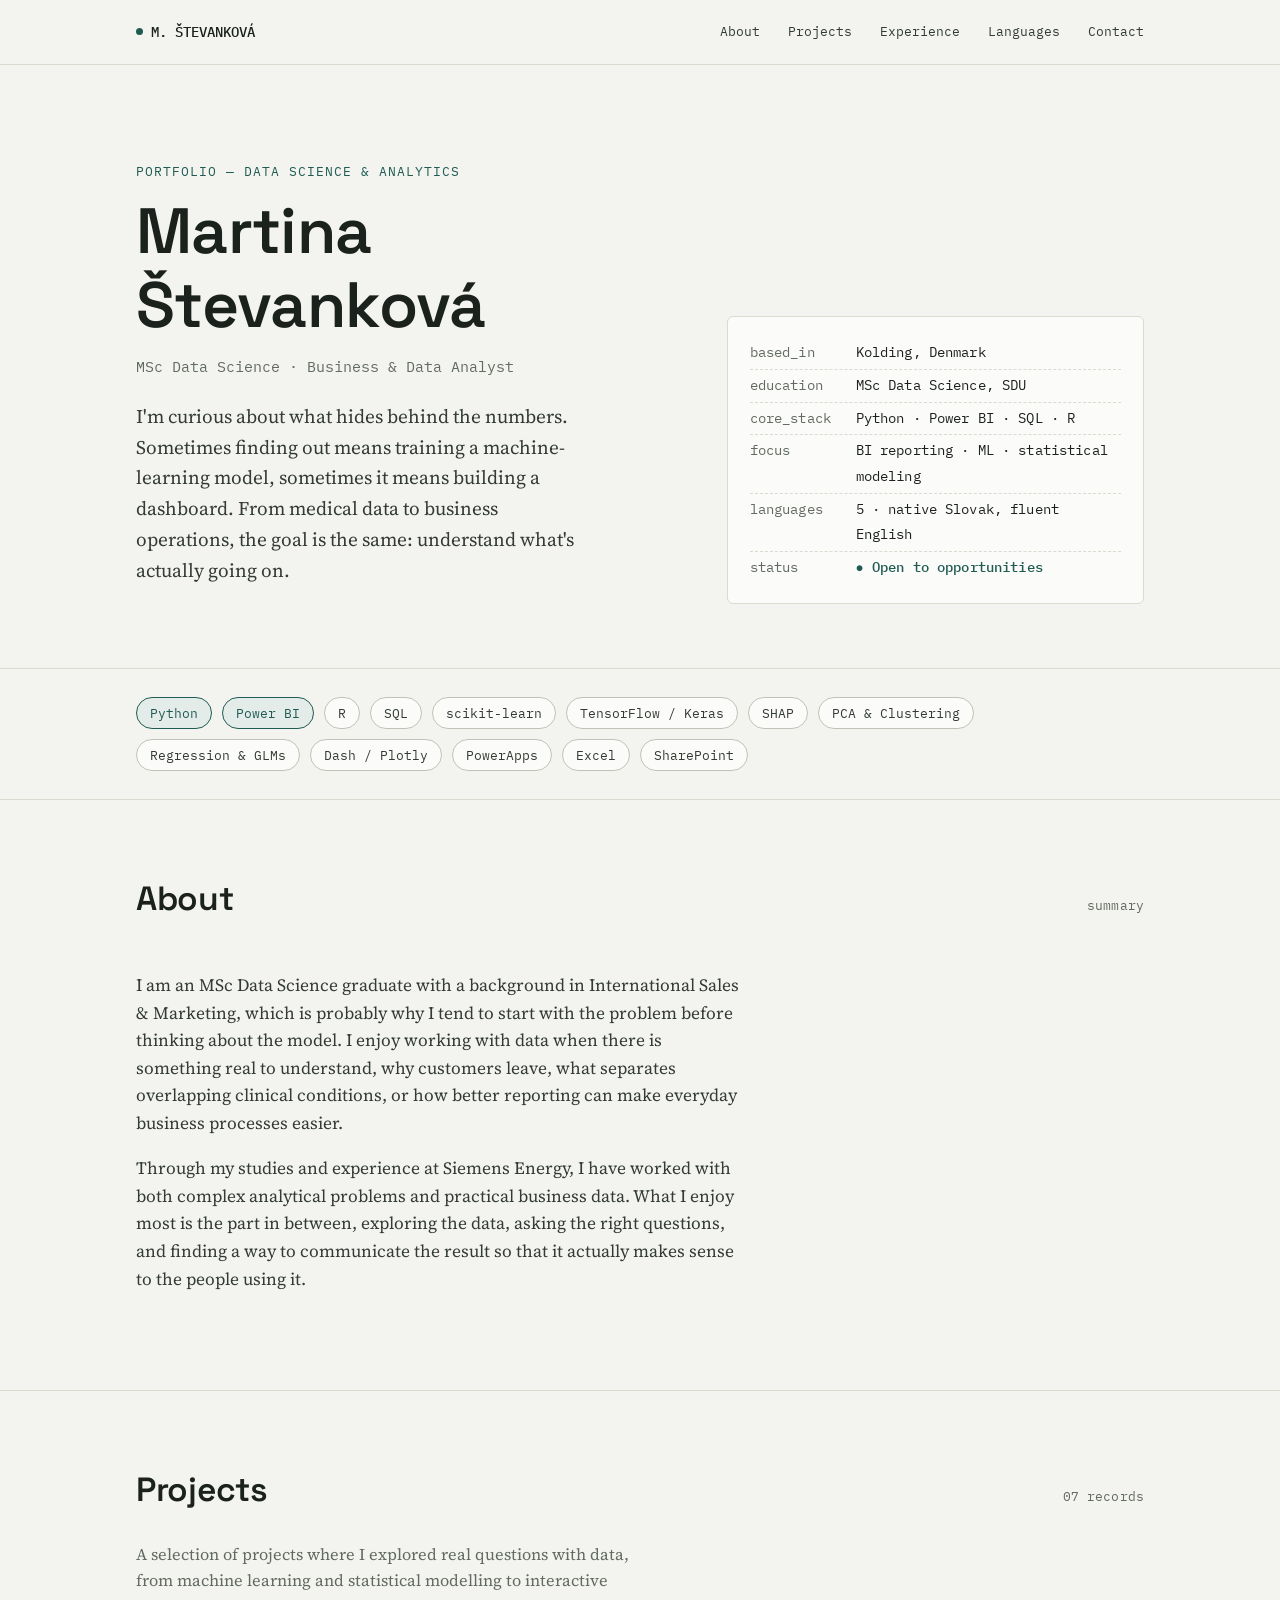
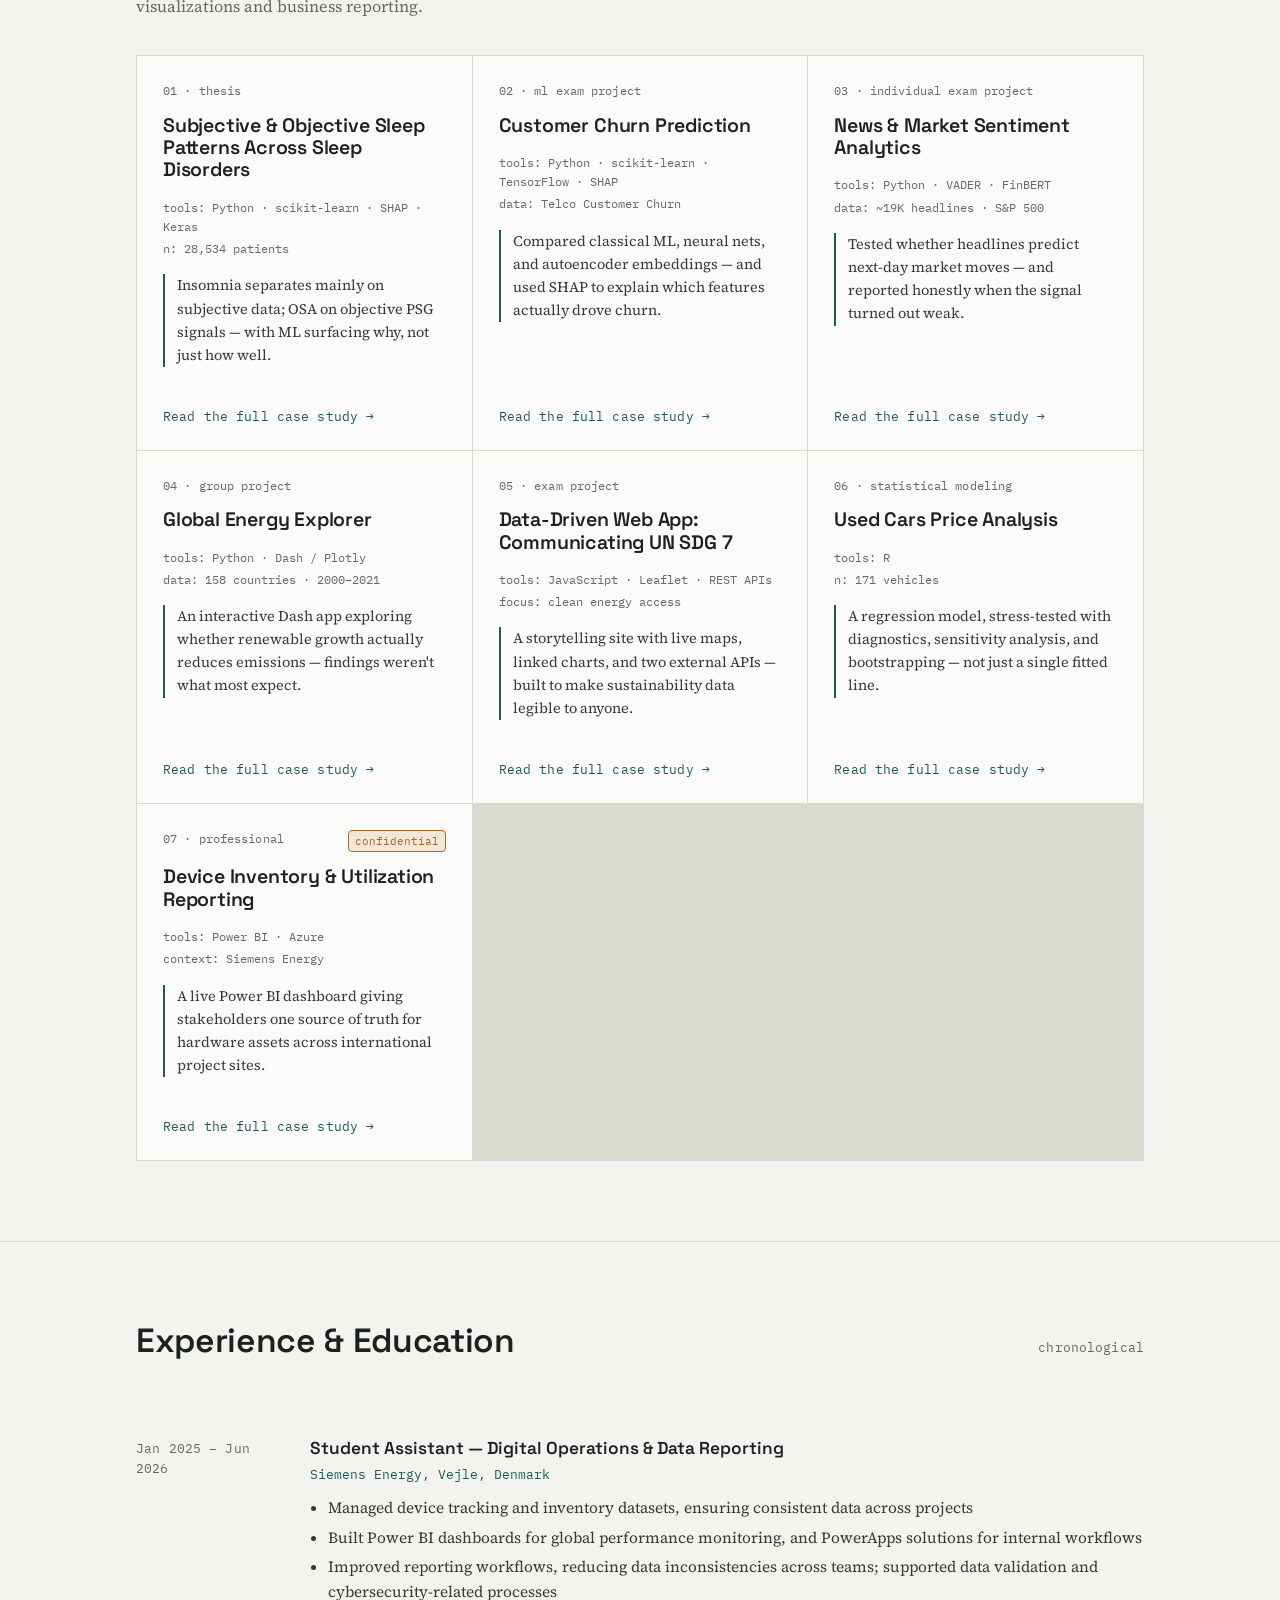
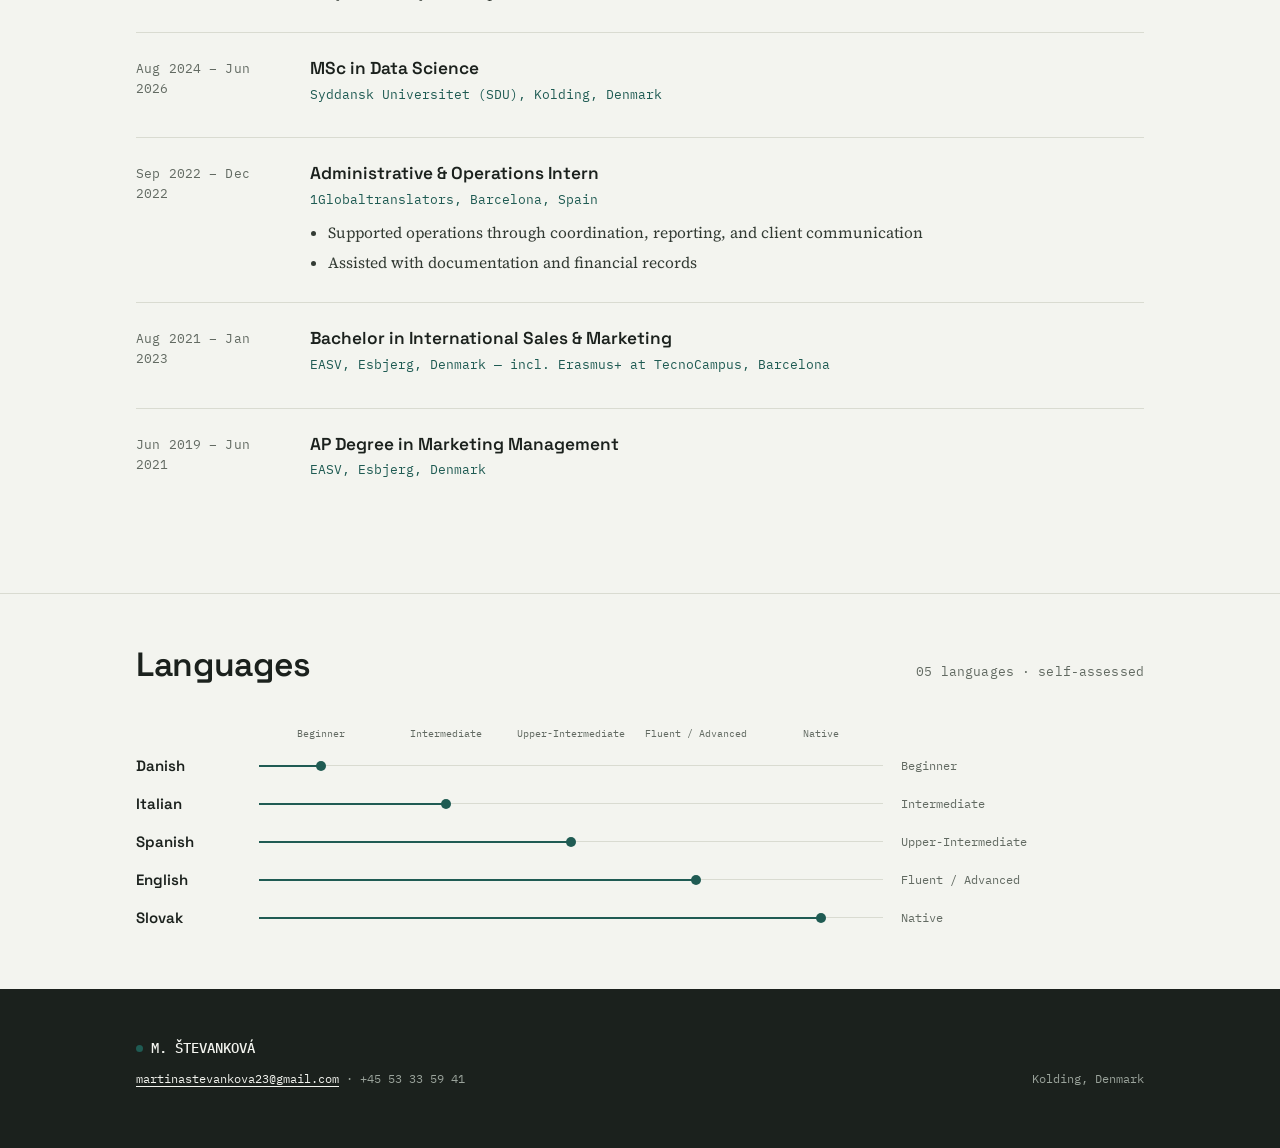
==== index.html @ 221d4955 "Update index.html" ====
<!DOCTYPE html>
<html lang="en">
<head>
<meta charset="UTF-8">
<meta name="viewport" content="width=device-width, initial-scale=1.0">
<title>Martina Števanková — Data Scientist / Business Analyst</title>
<meta name="description" content="Portfolio of Martina Števanková — MSc Data Science. Machine learning, statistical modeling, and Power BI reporting projects.">
<link rel="preconnect" href="https://fonts.googleapis.com">
<link rel="preconnect" href="https://fonts.gstatic.com" crossorigin>
<link href="https://fonts.googleapis.com/css2?family=Space+Grotesk:wght@500;600;700&family=Source+Serif+4:opsz,wght@8..60,400;8..60,600&family=IBM+Plex+Mono:wght@400;500&display=swap" rel="stylesheet">
<link rel="stylesheet" href="css/style.css">
</head>
<body>

<nav class="site-nav">
  <div class="container">
    <span class="nav-mark"><span class="dot"></span>M. ŠTEVANKOVÁ</span>
    <div class="nav-links">
      <a href="#about">About</a>
      <a href="#projects">Projects</a>
      <a href="#experience">Experience</a>
      <a href="#languages">Languages</a>
      <a href="#contact">Contact</a>
    </div>
  </div>
</nav>

<header class="hero">
  <div class="container hero-grid">
    <div>
      <span class="eyebrow">Portfolio — data science &amp; analytics</span>
      <h1>Martina Števanková</h1>
      <div class="role">MSc Data Science · Business &amp; Data Analyst</div>
      <p class="thesis">I'm curious about what hides behind the numbers. Sometimes finding out means training a machine-learning model, sometimes it means building a dashboard. From medical data to business operations, the goal is the same: understand what's actually going on.</p>
    </div>
    <div class="schema mono" aria-label="Profile summary">
      <div class="row"><span class="key">based_in</span><span class="val">Kolding, Denmark</span></div>
      <div class="row"><span class="key">education</span><span class="val">MSc Data Science, SDU</span></div>
      <div class="row"><span class="key">core_stack</span><span class="val">Python · Power BI · SQL · R</span></div>
      <div class="row"><span class="key">focus</span><span class="val">BI reporting · ML · statistical modeling</span></div>
      <div class="row"><span class="key">languages</span><span class="val">5 · native Slovak, fluent English</span></div>
      <div class="row"><span class="key">status</span><span class="val status">Open to opportunities</span></div>
    </div>
  </div>
</header>

<div class="skills-strip">
  <div class="container">
    <span class="tag accent">Python</span>
    <span class="tag accent">Power BI</span>
    <span class="tag">R</span>
    <span class="tag">SQL</span>
    <span class="tag">scikit-learn</span>
    <span class="tag">TensorFlow / Keras</span>
    <span class="tag">SHAP</span>
    <span class="tag">PCA &amp; Clustering</span>
    <span class="tag">Regression &amp; GLMs</span>
    <span class="tag">Dash / Plotly</span>
    <span class="tag">PowerApps</span>
    <span class="tag">Excel</span>
    <span class="tag">SharePoint</span>
  </div>
</div>

<section class="section" id="about">
  <div class="container">
    <div class="section-head">
      <h2>About</h2>
      <span class="section-num mono">summary</span>
    </div>
    <p class="about-text">I am an MSc Data Science graduate with a background in International Sales &amp; Marketing, which is probably why I tend to start with the problem before thinking about the model. I enjoy working with data when there is something real to understand, why customers leave, what separates overlapping clinical conditions, or how better reporting can make everyday business processes easier.</p>
    <p class="about-text">Through my studies and experience at Siemens Energy, I have worked with both complex analytical problems and practical business data. What I enjoy most is the part in between, exploring the data, asking the right questions, and finding a way to communicate the result so that it actually makes sense to the people using it.</p>
  </div>
</section>

<section class="section" id="projects">
  <div class="container">
    <div class="section-head">
      <h2>Projects</h2>
      <span class="section-num mono">07 records</span>
    </div>
    <p class="section-lede">A selection of projects where I explored real questions with data, from machine learning and statistical modelling to interactive visualizations and business reporting.</p>

    <div class="records">

      <div class="record">
        <a class="record-hit" href="projects/sleep-disorders-thesis.html" aria-label="Open project: Subjective and Objective Sleep Patterns Across Sleep Disorders"></a>
        <div class="rec-top">
          <span class="rec-id mono">01 · thesis</span>
        </div>
        <h3>Subjective &amp; Objective Sleep Patterns Across Sleep Disorders</h3>
        <div class="rec-meta">
          <span><span class="k">tools:</span> Python · scikit-learn · SHAP · Keras</span>
          <span><span class="k">n:</span> 28,534 patients</span>
        </div>
        <p class="rec-finding">Insomnia separates mainly on subjective data; OSA on objective PSG signals — with ML surfacing why, not just how well.</p>
        <span class="rec-link mono">Read the full case study</span>
      </div>

      <div class="record">
        <a class="record-hit" href="projects/customer-churn-prediction.html" aria-label="Open project: Customer Churn Prediction"></a>
        <div class="rec-top">
          <span class="rec-id mono">02 · ml exam project</span>
        </div>
        <h3>Customer Churn Prediction</h3>
        <div class="rec-meta">
          <span><span class="k">tools:</span> Python · scikit-learn · TensorFlow · SHAP</span>
          <span><span class="k">data:</span> Telco Customer Churn</span>
        </div>
        <p class="rec-finding">Compared classical ML, neural nets, and autoencoder embeddings — and used SHAP to explain which features actually drove churn.</p>
        <span class="rec-link mono">Read the full case study</span>
      </div>

      <div class="record">
        <a class="record-hit" href="projects/market-sentiment-analytics.html" aria-label="Open project: News and Market Sentiment Analytics"></a>
        <div class="rec-top">
          <span class="rec-id mono">03 · individual exam project</span>
        </div>
        <h3>News &amp; Market Sentiment Analytics</h3>
        <div class="rec-meta">
          <span><span class="k">tools:</span> Python · VADER · FinBERT</span>
          <span><span class="k">data:</span> ~19K headlines · S&amp;P 500</span>
        </div>
        <p class="rec-finding">Tested whether headlines predict next-day market moves — and reported honestly when the signal turned out weak.</p>
        <span class="rec-link mono">Read the full case study</span>
      </div>

      <div class="record">
        <a class="record-hit" href="projects/global-energy-explorer.html" aria-label="Open project: Global Energy Explorer"></a>
        <div class="rec-top">
          <span class="rec-id mono">04 · group project</span>
        </div>
        <h3>Global Energy Explorer</h3>
        <div class="rec-meta">
          <span><span class="k">tools:</span> Python · Dash / Plotly</span>
          <span><span class="k">data:</span> 158 countries · 2000–2021</span>
        </div>
        <p class="rec-finding">An interactive Dash app exploring whether renewable growth actually reduces emissions — findings weren't what most expect.</p>
        <span class="rec-link mono">Read the full case study</span>
      </div>

      <div class="record">
        <a class="record-hit" href="projects/sdg7-energy-webapp.html" aria-label="Open project: Data-Driven Web App communicating UN SDG 7"></a>
        <div class="rec-top">
          <span class="rec-id mono">05 · exam project</span>
        </div>
        <h3>Data-Driven Web App: Communicating UN SDG 7</h3>
        <div class="rec-meta">
          <span><span class="k">tools:</span> JavaScript · Leaflet · REST APIs</span>
          <span><span class="k">focus:</span> clean energy access</span>
        </div>
        <p class="rec-finding">A storytelling site with live maps, linked charts, and two external APIs — built to make sustainability data legible to anyone.</p>
        <span class="rec-link mono">Read the full case study</span>
      </div>

      <div class="record">
        <a class="record-hit" href="projects/used-cars-price-analysis.html" aria-label="Open project: Used Cars Price Analysis"></a>
        <div class="rec-top">
          <span class="rec-id mono">06 · statistical modeling</span>
        </div>
        <h3>Used Cars Price Analysis</h3>
        <div class="rec-meta">
          <span><span class="k">tools:</span> R</span>
          <span><span class="k">n:</span> 171 vehicles</span>
        </div>
        <p class="rec-finding">A regression model, stress-tested with diagnostics, sensitivity analysis, and bootstrapping — not just a single fitted line.</p>
        <span class="rec-link mono">Read the full case study</span>
      </div>

      <div class="record">
        <a class="record-hit" href="projects/device-inventory-dashboard.html" aria-label="Open project: Device Inventory and Utilization Reporting Dashboard"></a>
        <div class="rec-top">
          <span class="rec-id mono">07 · professional</span>
          <span class="conf">confidential</span>
        </div>
        <h3>Device Inventory &amp; Utilization Reporting</h3>
        <div class="rec-meta">
          <span><span class="k">tools:</span> Power BI · Azure</span>
          <span><span class="k">context:</span> Siemens Energy</span>
        </div>
        <p class="rec-finding">A live Power BI dashboard giving stakeholders one source of truth for hardware assets across international project sites.</p>
        <span class="rec-link mono">Read the full case study</span>
      </div>

    </div>
  </div>
</section>

<section class="section" id="experience">
  <div class="container">
    <div class="section-head">
      <h2>Experience &amp; Education</h2>
      <span class="section-num mono">chronological</span>
    </div>

    <div class="timeline">
      <div class="tl-item">
        <div class="tl-date mono">Jan 2025 – Jun 2026</div>
        <div>
          <div class="tl-role">Student Assistant — Digital Operations &amp; Data Reporting</div>
          <div class="tl-org">Siemens Energy, Vejle, Denmark</div>
          <ul>
            <li>Managed device tracking and inventory datasets, ensuring consistent data across projects</li>
            <li>Built Power BI dashboards for global performance monitoring, and PowerApps solutions for internal workflows</li>
            <li>Improved reporting workflows, reducing data inconsistencies across teams; supported data validation and cybersecurity-related processes</li>
          </ul>
        </div>
      </div>

      <div class="tl-item">
        <div class="tl-date mono">Aug 2024 – Jun 2026</div>
        <div>
          <div class="tl-role">MSc in Data Science</div>
          <div class="tl-org">Syddansk Universitet (SDU), Kolding, Denmark</div>
        </div>
      </div>

      <div class="tl-item">
        <div class="tl-date mono">Sep 2022 – Dec 2022</div>
        <div>
          <div class="tl-role">Administrative &amp; Operations Intern</div>
          <div class="tl-org">1Globaltranslators, Barcelona, Spain</div>
          <ul>
            <li>Supported operations through coordination, reporting, and client communication</li>
            <li>Assisted with documentation and financial records</li>
          </ul>
        </div>
      </div>

      <div class="tl-item">
        <div class="tl-date mono">Aug 2021 – Jan 2023</div>
        <div>
          <div class="tl-role">Bachelor in International Sales &amp; Marketing</div>
          <div class="tl-org">EASV, Esbjerg, Denmark — incl. Erasmus+ at TecnoCampus, Barcelona</div>
        </div>
      </div>

      <div class="tl-item">
        <div class="tl-date mono">Jun 2019 – Jun 2021</div>
        <div>
          <div class="tl-role">AP Degree in Marketing Management</div>
          <div class="tl-org">EASV, Esbjerg, Denmark</div>
        </div>
      </div>
    </div>
  </div>
</section>
<section class="section languages-section" id="languages">
  <div class="container">

    <div class="section-head languages-head">
      <h2>Languages</h2>
      <span class="section-num mono">05 languages · self-assessed</span>
    </div>

    <div
      class="lang-chart"
      role="img"
      aria-label="Language proficiency: Danish beginner, Italian intermediate, Spanish upper-intermediate, English fluent or advanced, Slovak native"
    >

      <!-- proficiency scale -->
      <div class="lang-axis" aria-hidden="true">
        <span></span>

        <div class="lang-scale">
          <span>Beginner</span>
          <span>Intermediate</span>
          <span>Upper-Intermediate</span>
          <span>Fluent / Advanced</span>
          <span>Native</span>
        </div>

        <span></span>
      </div>


      <!-- Danish -->
      <div class="lang-row" style="--level: 10%;">
        <span class="lang-name">Danish</span>

        <div class="lang-track">
          <span class="lang-line"></span>
        </div>

        <span class="lang-level">Beginner</span>
      </div>


      <!-- Italian -->
      <div class="lang-row" style="--level: 30%;">
        <span class="lang-name">Italian</span>

        <div class="lang-track">
          <span class="lang-line"></span>
        </div>

        <span class="lang-level">Intermediate</span>
      </div>


      <!-- Spanish -->
      <div class="lang-row" style="--level: 50%;">
        <span class="lang-name">Spanish</span>

        <div class="lang-track">
          <span class="lang-line"></span>
        </div>

        <span class="lang-level">Upper-Intermediate</span>
      </div>


      <!-- English -->
      <div class="lang-row" style="--level: 70%;">
        <span class="lang-name">English</span>

        <div class="lang-track">
          <span class="lang-line"></span>
        </div>

        <span class="lang-level">Fluent / Advanced</span>
      </div>


      <!-- Slovak -->
      <div class="lang-row" style="--level: 90%;">
        <span class="lang-name">Slovak</span>

        <div class="lang-track">
          <span class="lang-line"></span>
        </div>

        <span class="lang-level">Native</span>
      </div>

    </div>

  </div>
</section>

<footer class="site-footer" id="contact">
  <div class="container">
    <div>
      <div class="nav-mark" style="color:var(--paper); margin-bottom:10px;"><span class="dot"></span>M. ŠTEVANKOVÁ</div>
      <div class="footer-mark">
        <a href="mailto:martinastevankova23@gmail.com">martinastevankova23@gmail.com</a> · +45 53 33 59 41
      </div>
    </div>
    <div class="footer-mark">Kolding, Denmark</div>
  </div>
</footer>

</body>
</html>
---- css/style.css ----
/* ==========================================================================
   Martina Števanková — Portfolio
   Design system: "structured record" motif — a data scientist's own
   bio and work presented as field:value data, not decorated cards.
   ========================================================================== */

:root {
  --paper: #F3F4EF;
  --paper-raised: #FBFBF9;
  --ink: #1B211D;
  --ink-soft: #333B34;
  --muted: #626A62;
  --line: #D9DBD1;
  --line-strong: #BFC3B7;
  --petrol: #1F5B53;
  --petrol-light: #2F7A6F;
  --petrol-wash: #E4ECE9;
  --amber: #A6672A;
  --amber-wash: #F3E7D8;

  --font-display: 'Space Grotesk', sans-serif;
  --font-body: 'Source Serif 4', Georgia, serif;
  --font-mono: 'IBM Plex Mono', monospace;

  --maxw: 1120px;
  --pad: clamp(20px, 5vw, 56px);
}

@media (prefers-reduced-motion: no-preference) {
  html { scroll-behavior: smooth; }
}

* { box-sizing: border-box; }

html, body {
  margin: 0;
  padding: 0;
  background: var(--paper);
  color: var(--ink);
}

body {
  font-family: var(--font-body);
  font-size: 17px;
  line-height: 1.6;
  -webkit-font-smoothing: antialiased;
}

img { max-width: 100%; display: block; }

a {
  color: var(--petrol);
  text-decoration: none;
}

.container {
  max-width: var(--maxw);
  margin: 0 auto;
  padding-left: var(--pad);
  padding-right: var(--pad);
}

h1, h2, h3, h4 {
  font-family: var(--font-display);
  font-weight: 600;
  line-height: 1.15;
  margin: 0 0 0.5em;
  letter-spacing: -0.01em;
}

p { margin: 0 0 1em; }

.mono {
  font-family: var(--font-mono);
  letter-spacing: 0.01em;
}

::selection {
  background: var(--petrol);
  color: var(--paper);
}

/* Focus visibility */
a:focus-visible,
button:focus-visible {
  outline: 2px solid var(--petrol);
  outline-offset: 3px;
}

/* ---------- Nav ---------- */
.site-nav {
  position: sticky;
  top: 0;
  z-index: 50;
  background: rgba(243, 244, 239, 0.88);
  backdrop-filter: blur(8px);
  border-bottom: 1px solid var(--line);
}

.site-nav .container {
  display: flex;
  align-items: center;
  justify-content: space-between;
  height: 64px;
}

.nav-mark {
  font-family: var(--font-mono);
  font-size: 14px;
  font-weight: 500;
  color: var(--ink);
  display: flex;
  align-items: center;
  gap: 8px;
}

.nav-mark .dot {
  width: 7px;
  height: 7px;
  border-radius: 50%;
  background: var(--petrol);
  display: inline-block;
}

.nav-links {
  display: flex;
  gap: 28px;
  font-family: var(--font-mono);
  font-size: 13px;
}

.nav-links a {
  color: var(--ink-soft);
  position: relative;
  padding: 4px 0;
}

.nav-links a:hover { color: var(--petrol); }

.nav-links a.back {
  color: var(--petrol);
}

/* ---------- Hero ---------- */
.hero {
  padding: clamp(48px, 9vw, 96px) 0 clamp(32px, 6vw, 64px);
  border-bottom: 1px solid var(--line);
}

.hero-grid {
  display: grid;
  grid-template-columns: 1.3fr 1fr;
  gap: 48px;
  align-items: end;
}

.eyebrow {
  font-family: var(--font-mono);
  font-size: 12.5px;
  color: var(--petrol);
  text-transform: uppercase;
  letter-spacing: 0.08em;
  margin-bottom: 14px;
  display: block;
}

.hero h1 {
  font-size: clamp(2.4rem, 5.4vw, 4rem);
  margin-bottom: 0.2em;
}

.hero .role {
  font-family: var(--font-mono);
  font-size: 15px;
  color: var(--muted);
  margin-bottom: 22px;
}

.hero .thesis {
  font-size: 1.2rem;
  color: var(--ink-soft);
  max-width: 46ch;
}

/* schema block */
.schema {
  background: var(--paper-raised);
  border: 1px solid var(--line);
  border-radius: 6px;
  padding: 20px 22px;
  font-family: var(--font-mono);
  font-size: 13.5px;
  line-height: 1.9;
}

.schema .row {
  display: flex;
  gap: 14px;
  border-bottom: 1px dashed var(--line);
  padding: 3px 0;
}

.schema .row:last-child { border-bottom: none; }

.schema .key {
  color: var(--muted);
  min-width: 92px;
  flex-shrink: 0;
}

.schema .val {
  color: var(--ink);
}

.schema .val a { color: var(--petrol); }

.schema .status {
  color: var(--petrol);
  font-weight: 500;
}

.schema .status::before {
  content: "● ";
}

.schema .row.lang-block {
  flex-direction: column;
  align-items: flex-start;
  gap: 6px;
}

.schema .lang-list {
  display: flex;
  flex-direction: column;
  gap: 3px;
  font-family: var(--font-display);
  font-size: 13px;
  color: var(--ink);
}

.schema .lang-list b {
  font-weight: 600;
}

/* ---------- Skills strip ---------- */
.skills-strip {
  padding: 28px 0;
  border-bottom: 1px solid var(--line);
  overflow-x: auto;
}

.skills-strip .container {
  display: flex;
  gap: 10px;
  flex-wrap: wrap;
}

.tag {
  font-family: var(--font-mono);
  font-size: 12.5px;
  color: var(--ink-soft);
  border: 1px solid var(--line-strong);
  border-radius: 100px;
  padding: 5px 13px;
  white-space: nowrap;
  background: var(--paper-raised);
}

.tag.accent {
  border-color: var(--petrol);
  color: var(--petrol);
  background: var(--petrol-wash);
}

/* ---------- Section headers ---------- */
.section {
  padding: clamp(48px, 8vw, 80px) 0;
  border-bottom: 1px solid var(--line);
}

.section:last-of-type { border-bottom: none; }

.section-head {
  display: flex;
  justify-content: space-between;
  align-items: baseline;
  gap: 20px;
  margin-bottom: 36px;
  flex-wrap: wrap;
}

.section-head h2 {
  font-size: clamp(1.6rem, 3vw, 2.1rem);
}

.section-num {
  font-family: var(--font-mono);
  font-size: 13px;
  color: var(--muted);
}

.section-lede {
  color: var(--muted);
  max-width: 62ch;
  margin-top: -22px;
  margin-bottom: 36px;
  font-size: 1.02rem;
}

/* ---------- Project grid / records ---------- */
.records {
  display: grid;
  grid-template-columns: repeat(auto-fill, minmax(320px, 1fr));
  gap: 1px;
  background: var(--line);
  border: 1px solid var(--line);
}

.record {
  background: var(--paper-raised);
  padding: 26px 26px 24px;
  display: flex;
  flex-direction: column;
  gap: 14px;
  transition: background 0.15s ease;
}

.record:hover { background: var(--petrol-wash); }

.record .rec-top {
  display: flex;
  justify-content: space-between;
  align-items: flex-start;
  gap: 12px;
}

.record .rec-id {
  font-family: var(--font-mono);
  font-size: 11.5px;
  color: var(--muted);
}

.record .conf {
  font-family: var(--font-mono);
  font-size: 10.5px;
  color: var(--amber);
  border: 1px solid var(--amber);
  background: var(--amber-wash);
  border-radius: 4px;
  padding: 2px 6px;
  white-space: nowrap;
}

.record h3 {
  font-size: 1.22rem;
  margin-bottom: 2px;
}

.record .rec-meta {
  font-family: var(--font-mono);
  font-size: 12px;
  color: var(--muted);
  display: flex;
  flex-direction: column;
  gap: 3px;
}

.record .rec-meta span.k { color: var(--muted); }

.record .rec-finding {
  font-size: 14.5px;
  color: var(--ink-soft);
  border-left: 2px solid var(--petrol);
  padding-left: 12px;
  margin-top: 2px;
}

.record .rec-link {
  margin-top: auto;
  font-family: var(--font-mono);
  font-size: 12.5px;
  color: var(--petrol);
  padding-top: 10px;
}

.record .rec-link::after { content: " →"; }

.record a.record-hit {
  position: absolute;
  inset: 0;
}

.record { position: relative; }

/* ---------- Timeline (experience/education) ---------- */
.timeline {
  display: flex;
  flex-direction: column;
}

.tl-item {
  display: grid;
  grid-template-columns: 150px 1fr;
  gap: 24px;
  padding: 22px 0;
  border-top: 1px solid var(--line);
}

.tl-item:first-child { border-top: none; }

.tl-date {
  font-family: var(--font-mono);
  font-size: 12.5px;
  color: var(--muted);
  padding-top: 3px;
}

.tl-role {
  font-family: var(--font-display);
  font-weight: 600;
  font-size: 1.08rem;
  margin-bottom: 2px;
}

.tl-org {
  font-family: var(--font-mono);
  font-size: 13px;
  color: var(--petrol);
  margin-bottom: 10px;
}

.tl-item ul {
  margin: 0;
  padding-left: 18px;
  color: var(--ink-soft);
  font-size: 15.5px;
}

.tl-item li { margin-bottom: 5px; }

/* ---------- About / footer ---------- */
.about-text {
  max-width: 68ch;
  font-size: 1.08rem;
  color: var(--ink-soft);
}

/* ---------- Languages ---------- */

.languages-section {
  padding: clamp(36px, 5vw, 52px) 0;
}

.languages-section .languages-head {
  margin-bottom: 24px;
}

.lang-chart {
  width: 100%;
  max-width: 920px;
}


/* axis */

.lang-axis {
  display: grid;
  grid-template-columns: 105px minmax(0, 1fr) 155px;
  gap: 18px;
  align-items: end;
  margin-bottom: 6px;
}

.lang-scale {
  display: grid;
  grid-template-columns: repeat(5, 1fr);
  align-items: end;
}

.lang-scale span {
  font-family: var(--font-mono);
  font-size: 9.5px;
  color: var(--muted);
  text-align: center;
  white-space: nowrap;
}


/* individual rows */

.lang-row {
  display: grid;
  grid-template-columns: 105px minmax(0, 1fr) 155px;
  gap: 18px;
  align-items: center;
  min-height: 38px;
}

.lang-name {
  font-family: var(--font-display);
  font-size: 15px;
  font-weight: 600;
  color: var(--ink);
}


/* chart line */

.lang-track {
  position: relative;
  height: 24px;

  background:
    linear-gradient(
      to right,
      var(--line),
      var(--line)
    )
    center / 100% 1px no-repeat;
}

.lang-line {
  position: absolute;
  left: 0;
  top: 50%;

  width: var(--level);
  height: 2px;

  background: var(--petrol);
  transform: translateY(-50%);
}

.lang-line::after {
  content: "";
  position: absolute;
  right: -5px;
  top: 50%;

  width: 10px;
  height: 10px;

  border-radius: 50%;
  background: var(--petrol);

  transform: translateY(-50%);
  transition:
    transform 0.18s ease,
    background 0.18s ease;
}


/* exact proficiency */

.lang-level {
  font-family: var(--font-mono);
  font-size: 11.5px;
  color: var(--muted);
  white-space: nowrap;
}


/* subtle interaction */

.lang-row:hover .lang-line::after {
  transform: translateY(-50%) scale(1.35);
}

.lang-row:hover .lang-name,
.lang-row:hover .lang-level {
  color: var(--petrol);
}


/* mobile */

@media (max-width: 700px) {

  .lang-axis {
    grid-template-columns: 78px minmax(0, 1fr);
    gap: 10px;
  }

  .lang-axis > span:last-child {
    display: none;
  }

  .lang-scale span {
    font-size: 8px;
  }

  .lang-scale span:nth-child(3) {
    font-size: 0;
  }

  .lang-scale span:nth-child(3)::after {
    content: "Upper-Int.";
    font-size: 8px;
  }

  .lang-scale span:nth-child(4) {
    font-size: 0;
  }

  .lang-scale span:nth-child(4)::after {
    content: "Fluent";
    font-size: 8px;
  }

  .lang-row {
    grid-template-columns: 78px minmax(0, 1fr);
    gap: 10px;
    min-height: 46px;
  }

  .lang-level {
    grid-column: 2;
    margin-top: -10px;
    font-size: 10px;
  }

}

.site-footer {
  padding: 48px 0 60px;
  background: var(--ink);
  color: var(--paper);
}

.site-footer .container {
  display: flex;
  justify-content: space-between;
  align-items: flex-end;
  flex-wrap: wrap;
  gap: 20px;
}

.site-footer a { color: var(--paper); text-decoration: underline; text-underline-offset: 3px; }
.site-footer a:hover { color: var(--petrol-light); }

.footer-mark {
  font-family: var(--font-mono);
  font-size: 12px;
  color: #9AA39B;
}

/* ---------- Project detail page ---------- */
.proj-hero {
  padding: 44px 0 36px;
  border-bottom: 1px solid var(--line);
}

.proj-hero .rec-id { font-family: var(--font-mono); font-size: 12px; color: var(--muted); margin-bottom: 10px; }

.proj-hero h1 {
  font-size: clamp(1.9rem, 4vw, 2.7rem);
  max-width: 22ch;
}

.proj-meta-grid {
  margin-top: 26px;
  display: grid;
  grid-template-columns: repeat(auto-fit, minmax(200px, 1fr));
  gap: 1px;
  background: var(--line);
  border: 1px solid var(--line);
}

.proj-meta-grid .cell {
  background: var(--paper-raised);
  padding: 14px 18px;
}

.proj-meta-grid .cell .k {
  font-family: var(--font-mono);
  font-size: 11px;
  color: var(--muted);
  text-transform: uppercase;
  letter-spacing: 0.06em;
  margin-bottom: 5px;
}

.proj-meta-grid .cell .v {
  font-family: var(--font-mono);
  font-size: 13.5px;
  color: var(--ink);
}

.proj-body {
  padding: 44px 0;
}

.proj-body h2 {
  font-family: var(--font-mono);
  font-size: 13px;
  text-transform: uppercase;
  letter-spacing: 0.08em;
  color: var(--petrol);
  margin-top: 44px;
  margin-bottom: 18px;
}

.proj-body h2:first-child { margin-top: 0; }

.proj-body p { color: var(--ink-soft); max-width: 72ch; }

.proj-body ul {
  padding-left: 20px;
  color: var(--ink-soft);
  max-width: 72ch;
}

.proj-body li { margin-bottom: 9px; }

.proj-body .sub {
  font-family: var(--font-display);
  font-weight: 600;
  font-size: 1rem;
  color: var(--ink);
  margin: 20px 0 8px;
}

.findings-list {
  list-style: none;
  padding: 0;
  max-width: 72ch;
}

.findings-list li {
  border-left: 2px solid var(--petrol);
  padding: 2px 0 2px 16px;
  margin-bottom: 14px;
  color: var(--ink-soft);
}

.skill-tags {
  display: flex;
  flex-wrap: wrap;
  gap: 8px;
  max-width: 72ch;
}

.confidential-note {
  margin-top: 44px;
  border: 1px solid var(--amber);
  background: var(--amber-wash);
  border-radius: 6px;
  padding: 16px 20px;
  font-family: var(--font-mono);
  font-size: 13px;
  color: #6B4419;
  max-width: 72ch;
}

/* ---------- Proof gallery + code snippets ---------- */
.gallery {
  display: grid;
  grid-template-columns: repeat(auto-fit, minmax(280px, 1fr));
  gap: 18px;
  max-width: 100%;
  margin-top: 4px;
}

.gallery figure {
  margin: 0;
  border: 1px solid var(--line);
  border-radius: 6px;
  overflow: hidden;
  background: var(--paper-raised);
}

.gallery img {
  width: 100%;
  display: block;
  border-bottom: 1px solid var(--line);
}

.gallery figcaption {
  font-family: var(--font-mono);
  font-size: 12px;
  color: var(--muted);
  padding: 10px 14px;
}

.gallery.wide figure.span2 {
  grid-column: span 2;
}

@media (max-width: 680px) {
  .gallery.wide figure.span2 { grid-column: span 1; }
}

.code-block {
  background: #1B211D;
  color: #E8ECE6;
  border-radius: 6px;
  padding: 20px 22px;
  overflow-x: auto;
  max-width: 72ch;
  font-family: var(--font-mono);
  font-size: 12.8px;
  line-height: 1.65;
}

.code-block .label {
  display: block;
  font-family: var(--font-mono);
  font-size: 11px;
  color: #9AA39B;
  text-transform: uppercase;
  letter-spacing: 0.06em;
  margin-bottom: 10px;
}

.code-block pre { margin: 0; white-space: pre-wrap; }

.repo-link {
  display: inline-flex;
  align-items: center;
  gap: 8px;
  font-family: var(--font-mono);
  font-size: 13px;
  border: 1px solid var(--line-strong);
  border-radius: 100px;
  padding: 7px 16px;
  margin-top: 4px;
  color: var(--ink);
  background: var(--paper-raised);
}

.repo-link:hover { border-color: var(--petrol); color: var(--petrol); }

.proj-nav {
  padding: 32px 0 60px;
  display: flex;
  justify-content: space-between;
  font-family: var(--font-mono);
  font-size: 13px;
}

/* ---------- Responsive ---------- */
@media (max-width: 780px) {
  .hero-grid { grid-template-columns: 1fr; }
  .tl-item { grid-template-columns: 1fr; gap: 6px; }
  .site-footer .container { flex-direction: column; align-items: flex-start; }
}
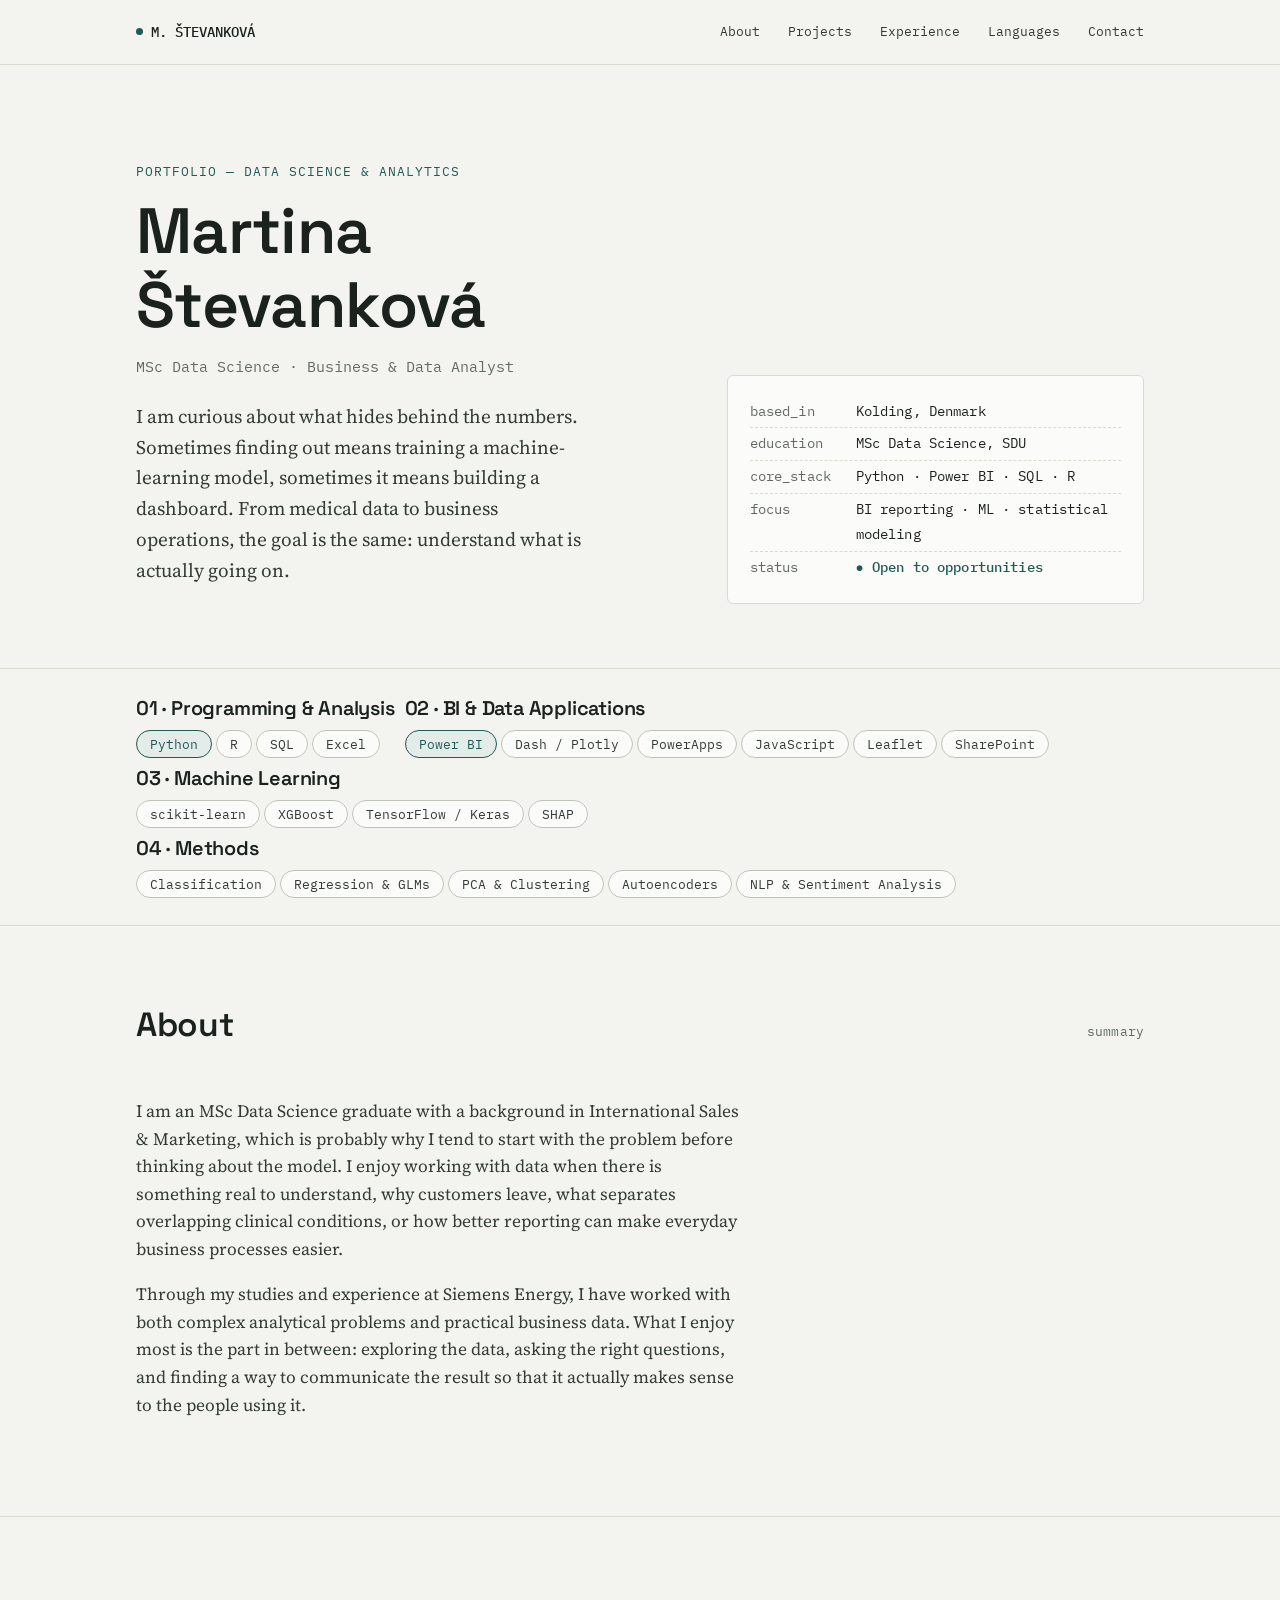
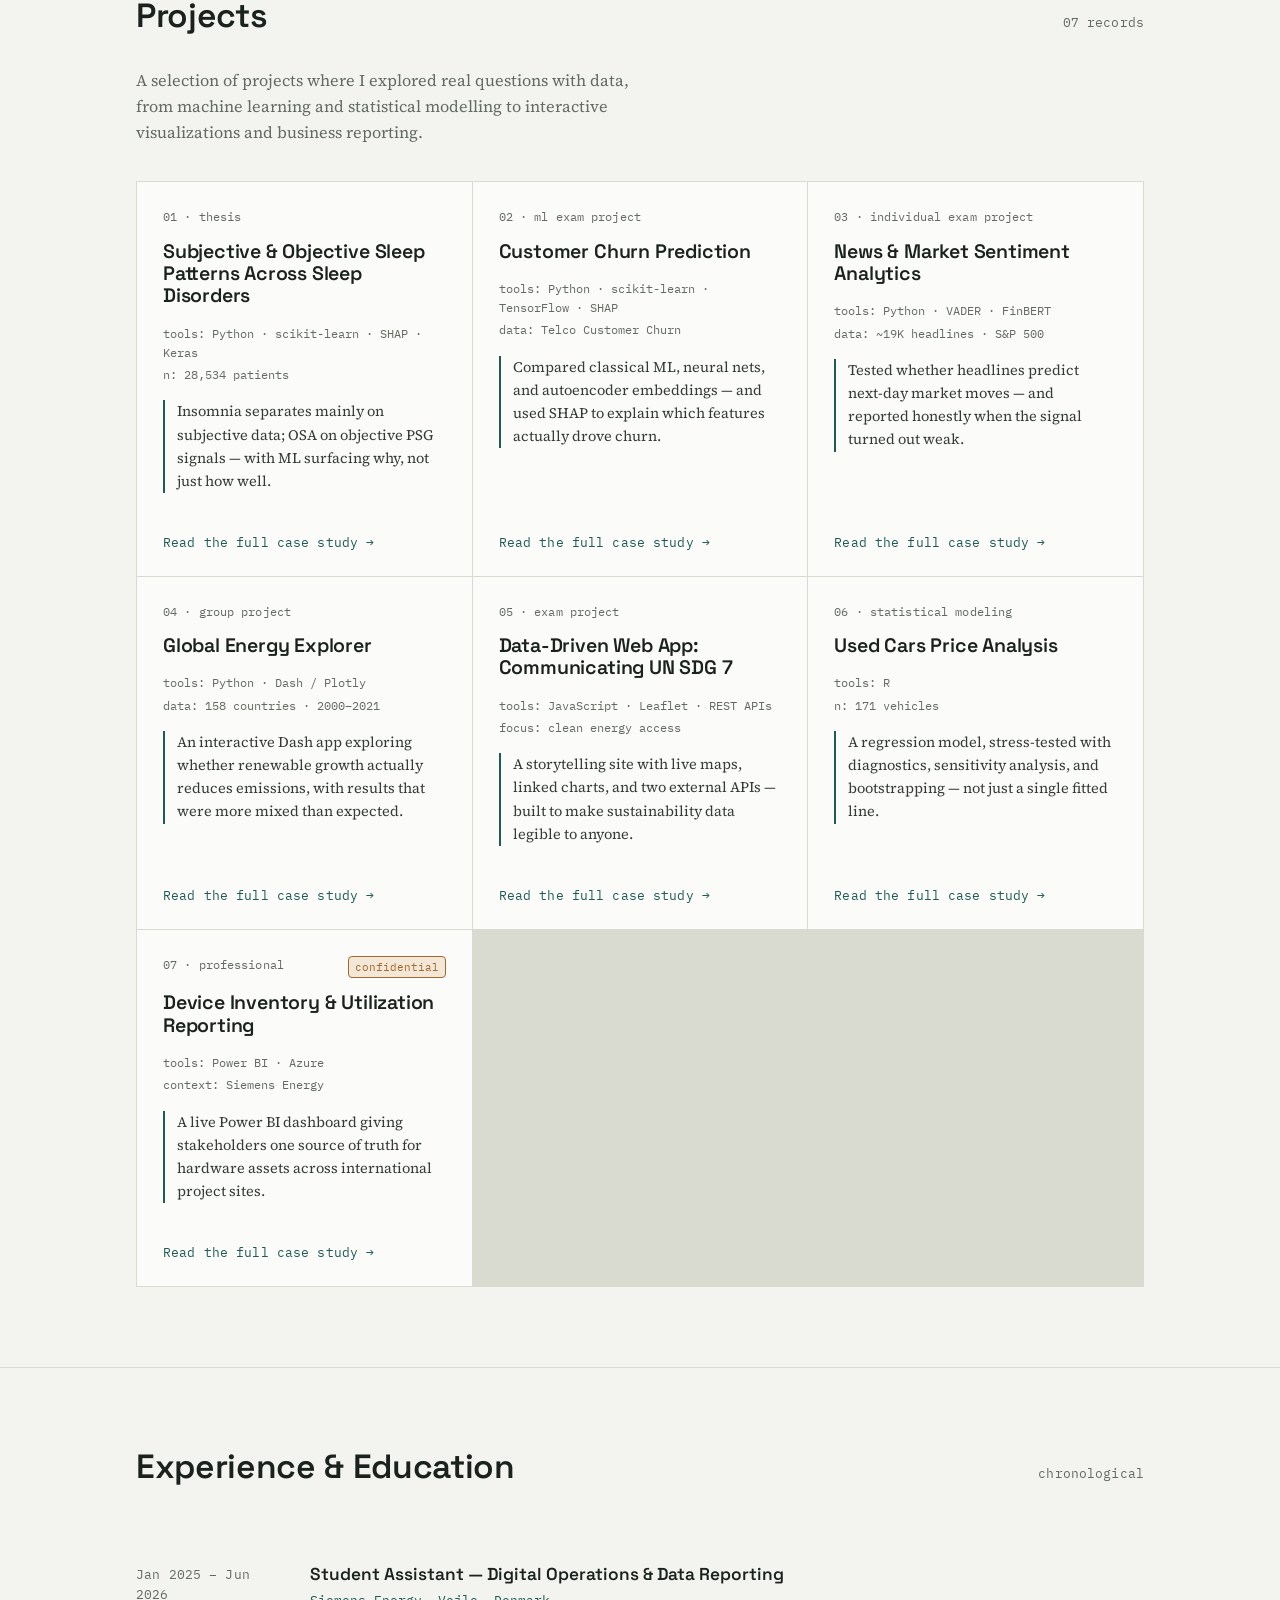
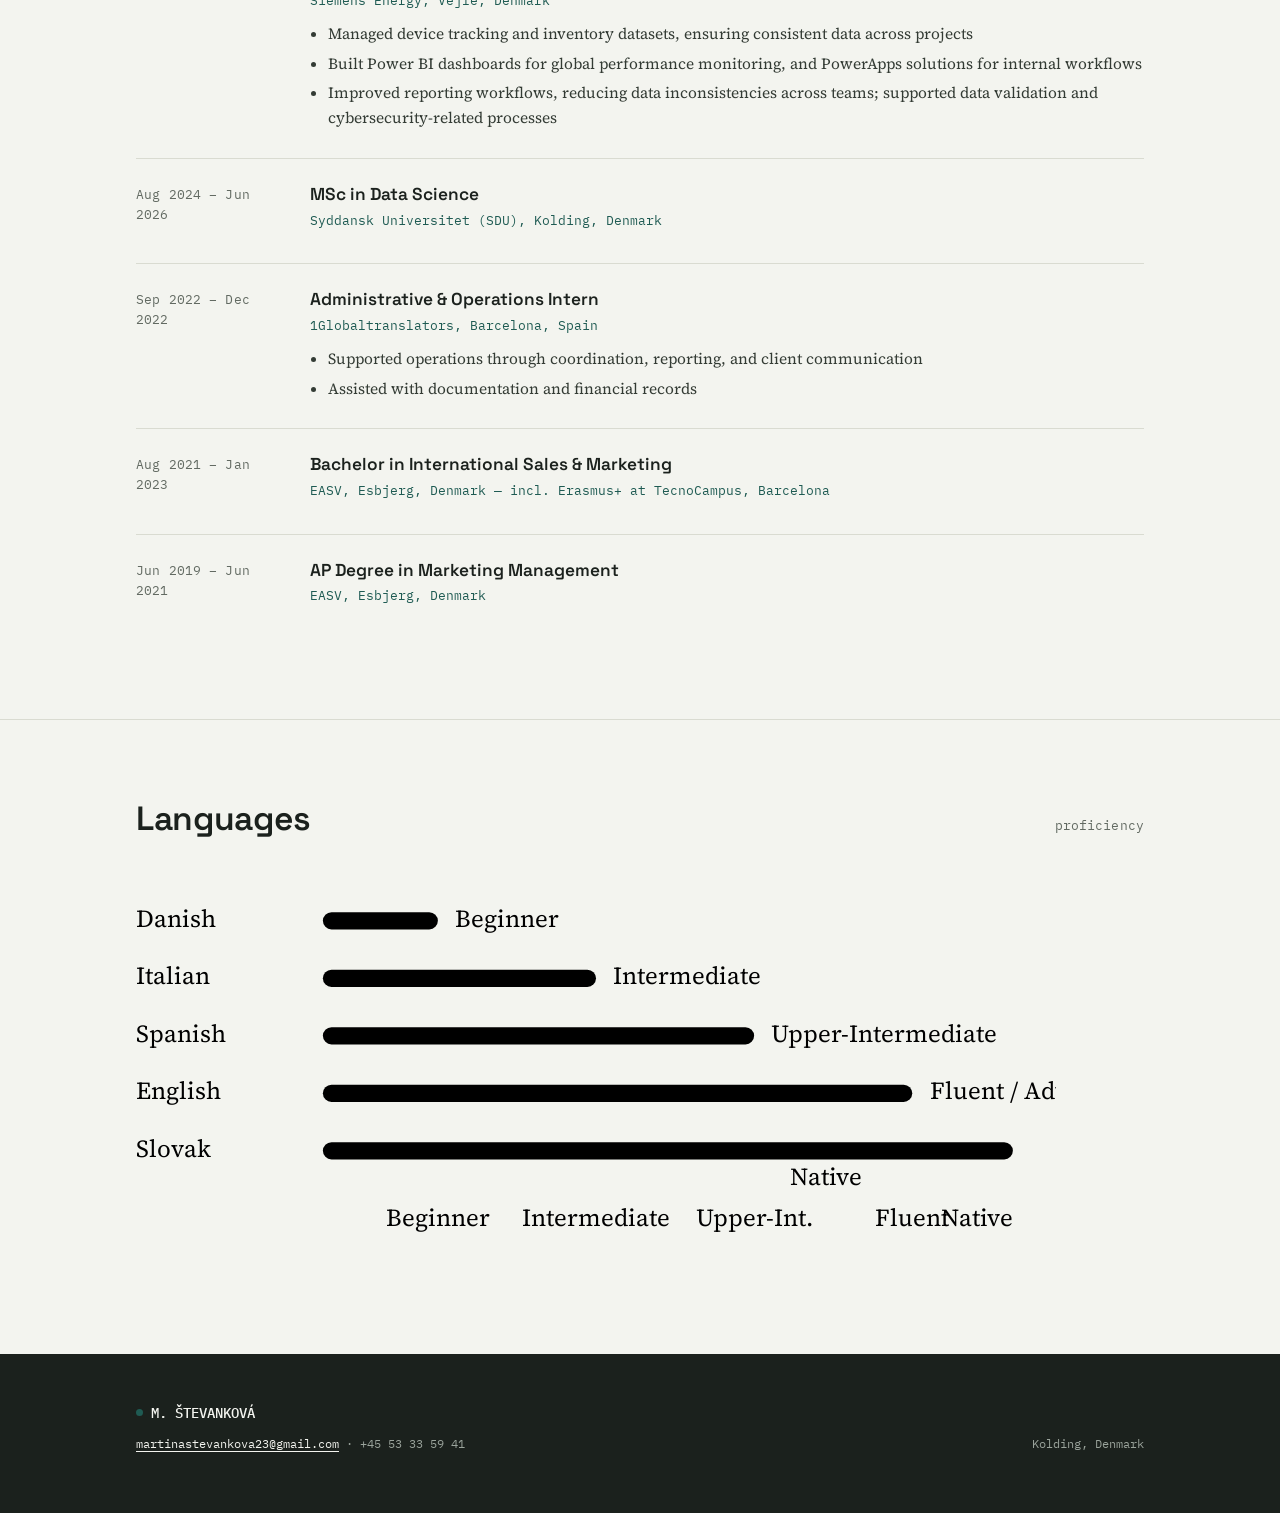
==== commit 69ccac7d: "Update index.html" ====
--- a/index.html
+++ b/index.html
@@ -3,7 +3,7 @@
 <head>
 <meta charset="UTF-8">
 <meta name="viewport" content="width=device-width, initial-scale=1.0">
-<title>Martina Števanková — Data Scientist / Business Analyst</title>
+<title>Martina Števanková | Data Scientist / Business Analyst</title>
 <meta name="description" content="Portfolio of Martina Števanková — MSc Data Science. Machine learning, statistical modeling, and Power BI reporting projects.">
 <link rel="preconnect" href="https://fonts.googleapis.com">
 <link rel="preconnect" href="https://fonts.gstatic.com" crossorigin>
@@ -31,14 +31,13 @@
       <span class="eyebrow">Portfolio — data science &amp; analytics</span>
       <h1>Martina Števanková</h1>
       <div class="role">MSc Data Science · Business &amp; Data Analyst</div>
-      <p class="thesis">I'm curious about what hides behind the numbers. Sometimes finding out means training a machine-learning model, sometimes it means building a dashboard. From medical data to business operations, the goal is the same: understand what's actually going on.</p>
+      <p class="thesis">I am curious about what hides behind the numbers. Sometimes finding out means training a machine-learning model, sometimes it means building a dashboard. From medical data to business operations, the goal is the same: understand what is actually going on.</p>
     </div>
     <div class="schema mono" aria-label="Profile summary">
       <div class="row"><span class="key">based_in</span><span class="val">Kolding, Denmark</span></div>
       <div class="row"><span class="key">education</span><span class="val">MSc Data Science, SDU</span></div>
       <div class="row"><span class="key">core_stack</span><span class="val">Python · Power BI · SQL · R</span></div>
       <div class="row"><span class="key">focus</span><span class="val">BI reporting · ML · statistical modeling</span></div>
-      <div class="row"><span class="key">languages</span><span class="val">5 · native Slovak, fluent English</span></div>
       <div class="row"><span class="key">status</span><span class="val status">Open to opportunities</span></div>
     </div>
   </div>
@@ -46,19 +45,50 @@
 
 <div class="skills-strip">
   <div class="container">
-    <span class="tag accent">Python</span>
-    <span class="tag accent">Power BI</span>
-    <span class="tag">R</span>
-    <span class="tag">SQL</span>
-    <span class="tag">scikit-learn</span>
-    <span class="tag">TensorFlow / Keras</span>
-    <span class="tag">SHAP</span>
-    <span class="tag">PCA &amp; Clustering</span>
-    <span class="tag">Regression &amp; GLMs</span>
-    <span class="tag">Dash / Plotly</span>
-    <span class="tag">PowerApps</span>
-    <span class="tag">Excel</span>
-    <span class="tag">SharePoint</span>
+
+    <div class="skill-group">
+      <h3 class="skill-group-heading">01 · Programming &amp; Analysis</h3>
+      <div class="skill-tags-row">
+        <span class="tag accent">Python</span>
+        <span class="tag">R</span>
+        <span class="tag">SQL</span>
+        <span class="tag">Excel</span>
+      </div>
+    </div>
+
+    <div class="skill-group">
+      <h3 class="skill-group-heading">02 · BI &amp; Data Applications</h3>
+      <div class="skill-tags-row">
+        <span class="tag accent">Power BI</span>
+        <span class="tag">Dash / Plotly</span>
+        <span class="tag">PowerApps</span>
+        <span class="tag">JavaScript</span>
+        <span class="tag">Leaflet</span>
+        <span class="tag">SharePoint</span>
+      </div>
+    </div>
+
+    <div class="skill-group">
+      <h3 class="skill-group-heading">03 · Machine Learning</h3>
+      <div class="skill-tags-row">
+        <span class="tag">scikit-learn</span>
+        <span class="tag">XGBoost</span>
+        <span class="tag">TensorFlow / Keras</span>
+        <span class="tag">SHAP</span>
+      </div>
+    </div>
+
+    <div class="skill-group">
+      <h3 class="skill-group-heading">04 · Methods</h3>
+      <div class="skill-tags-row">
+        <span class="tag">Classification</span>
+        <span class="tag">Regression &amp; GLMs</span>
+        <span class="tag">PCA &amp; Clustering</span>
+        <span class="tag">Autoencoders</span>
+        <span class="tag">NLP &amp; Sentiment Analysis</span>
+      </div>
+    </div>
+
   </div>
 </div>
 
@@ -69,7 +99,7 @@
       <span class="section-num mono">summary</span>
     </div>
     <p class="about-text">I am an MSc Data Science graduate with a background in International Sales &amp; Marketing, which is probably why I tend to start with the problem before thinking about the model. I enjoy working with data when there is something real to understand, why customers leave, what separates overlapping clinical conditions, or how better reporting can make everyday business processes easier.</p>
-    <p class="about-text">Through my studies and experience at Siemens Energy, I have worked with both complex analytical problems and practical business data. What I enjoy most is the part in between, exploring the data, asking the right questions, and finding a way to communicate the result so that it actually makes sense to the people using it.</p>
+    <p class="about-text">Through my studies and experience at Siemens Energy, I have worked with both complex analytical problems and practical business data. What I enjoy most is the part in between: exploring the data, asking the right questions, and finding a way to communicate the result so that it actually makes sense to the people using it.</p>
   </div>
 </section>
 
@@ -135,7 +165,7 @@
           <span><span class="k">tools:</span> Python · Dash / Plotly</span>
           <span><span class="k">data:</span> 158 countries · 2000–2021</span>
         </div>
-        <p class="rec-finding">An interactive Dash app exploring whether renewable growth actually reduces emissions — findings weren't what most expect.</p>
+        <p class="rec-finding">An interactive Dash app exploring whether renewable growth actually reduces emissions, with results that were more mixed than expected.</p>
         <span class="rec-link mono">Read the full case study</span>
       </div>
 
@@ -245,97 +275,50 @@
     </div>
   </div>
 </section>
-<section class="section languages-section" id="languages">
-  <div class="container">
-
-    <div class="section-head languages-head">
+
+<section class="section" id="languages">
+  <div class="container">
+    <div class="section-head">
       <h2>Languages</h2>
-      <span class="section-num mono">05 languages · self-assessed</span>
-    </div>
-
-    <div
-      class="lang-chart"
-      role="img"
-      aria-label="Language proficiency: Danish beginner, Italian intermediate, Spanish upper-intermediate, English fluent or advanced, Slovak native"
-    >
-
-      <!-- proficiency scale -->
-      <div class="lang-axis" aria-hidden="true">
-        <span></span>
-
-        <div class="lang-scale">
-          <span>Beginner</span>
-          <span>Intermediate</span>
-          <span>Upper-Intermediate</span>
-          <span>Fluent / Advanced</span>
-          <span>Native</span>
-        </div>
-
-        <span></span>
-      </div>
-
-
-      <!-- Danish -->
-      <div class="lang-row" style="--level: 10%;">
-        <span class="lang-name">Danish</span>
-
-        <div class="lang-track">
-          <span class="lang-line"></span>
-        </div>
-
-        <span class="lang-level">Beginner</span>
-      </div>
-
-
-      <!-- Italian -->
-      <div class="lang-row" style="--level: 30%;">
-        <span class="lang-name">Italian</span>
-
-        <div class="lang-track">
-          <span class="lang-line"></span>
-        </div>
-
-        <span class="lang-level">Intermediate</span>
-      </div>
-
-
-      <!-- Spanish -->
-      <div class="lang-row" style="--level: 50%;">
-        <span class="lang-name">Spanish</span>
-
-        <div class="lang-track">
-          <span class="lang-line"></span>
-        </div>
-
-        <span class="lang-level">Upper-Intermediate</span>
-      </div>
-
-
-      <!-- English -->
-      <div class="lang-row" style="--level: 70%;">
-        <span class="lang-name">English</span>
-
-        <div class="lang-track">
-          <span class="lang-line"></span>
-        </div>
-
-        <span class="lang-level">Fluent / Advanced</span>
-      </div>
-
-
-      <!-- Slovak -->
-      <div class="lang-row" style="--level: 90%;">
-        <span class="lang-name">Slovak</span>
-
-        <div class="lang-track">
-          <span class="lang-line"></span>
-        </div>
-
-        <span class="lang-level">Native</span>
-      </div>
-
-    </div>
-
+      <span class="section-num mono">proficiency</span>
+    </div>
+    <div class="lang-chart">
+      <svg viewBox="0 0 640 260" role="img" aria-label="Language proficiency chart: Slovak native, English fluent, Spanish upper-intermediate, Italian intermediate, Danish beginner">
+        <title>Language proficiency levels</title>
+        <line class="lc-grid" x1="210" y1="10" x2="210" y2="205"/>
+        <line class="lc-grid" x1="320" y1="10" x2="320" y2="205"/>
+        <line class="lc-grid" x1="430" y1="10" x2="430" y2="205"/>
+        <line class="lc-grid" x1="540" y1="10" x2="540" y2="205"/>
+        <line class="lc-grid" x1="610" y1="10" x2="610" y2="205"/>
+
+        <text class="lc-label" x="0" y="24">Danish</text>
+        <rect class="lc-bar lvl-1" x="130" y="14" width="80" height="12" rx="6"/>
+        <text class="lc-level" x="222" y="24">Beginner</text>
+
+        <text class="lc-label" x="0" y="64">Italian</text>
+        <rect class="lc-bar lvl-2" x="130" y="54" width="190" height="12" rx="6"/>
+        <text class="lc-level" x="332" y="64">Intermediate</text>
+
+        <text class="lc-label" x="0" y="104">Spanish</text>
+        <rect class="lc-bar lvl-3" x="130" y="94" width="300" height="12" rx="6"/>
+        <text class="lc-level" x="442" y="104">Upper-Intermediate</text>
+
+        <text class="lc-label" x="0" y="144">English</text>
+        <rect class="lc-bar lvl-4" x="130" y="134" width="410" height="12" rx="6"/>
+        <text class="lc-level" x="552" y="144">Fluent / Advanced</text>
+
+        <text class="lc-label" x="0" y="184">Slovak</text>
+        <rect class="lc-bar full" x="130" y="174" width="480" height="12" rx="6"/>
+        <text class="lc-level strong" x="480" y="204" text-anchor="middle">Native</text>
+
+        <line class="lc-axis" x1="130" y1="215" x2="610" y2="215"/>
+        <text class="lc-tick" x="210" y="232" text-anchor="middle">Beginner</text>
+        <text class="lc-tick" x="320" y="232" text-anchor="middle">Intermediate</text>
+        <text class="lc-tick" x="430" y="232" text-anchor="middle">Upper-Int.</text>
+        <text class="lc-tick" x="540" y="232" text-anchor="middle">Fluent</text>
+        <text class="lc-tick" x="610" y="232" text-anchor="end">Native</text>
+      </svg>
+    </div>
   </div>
 </section>
 
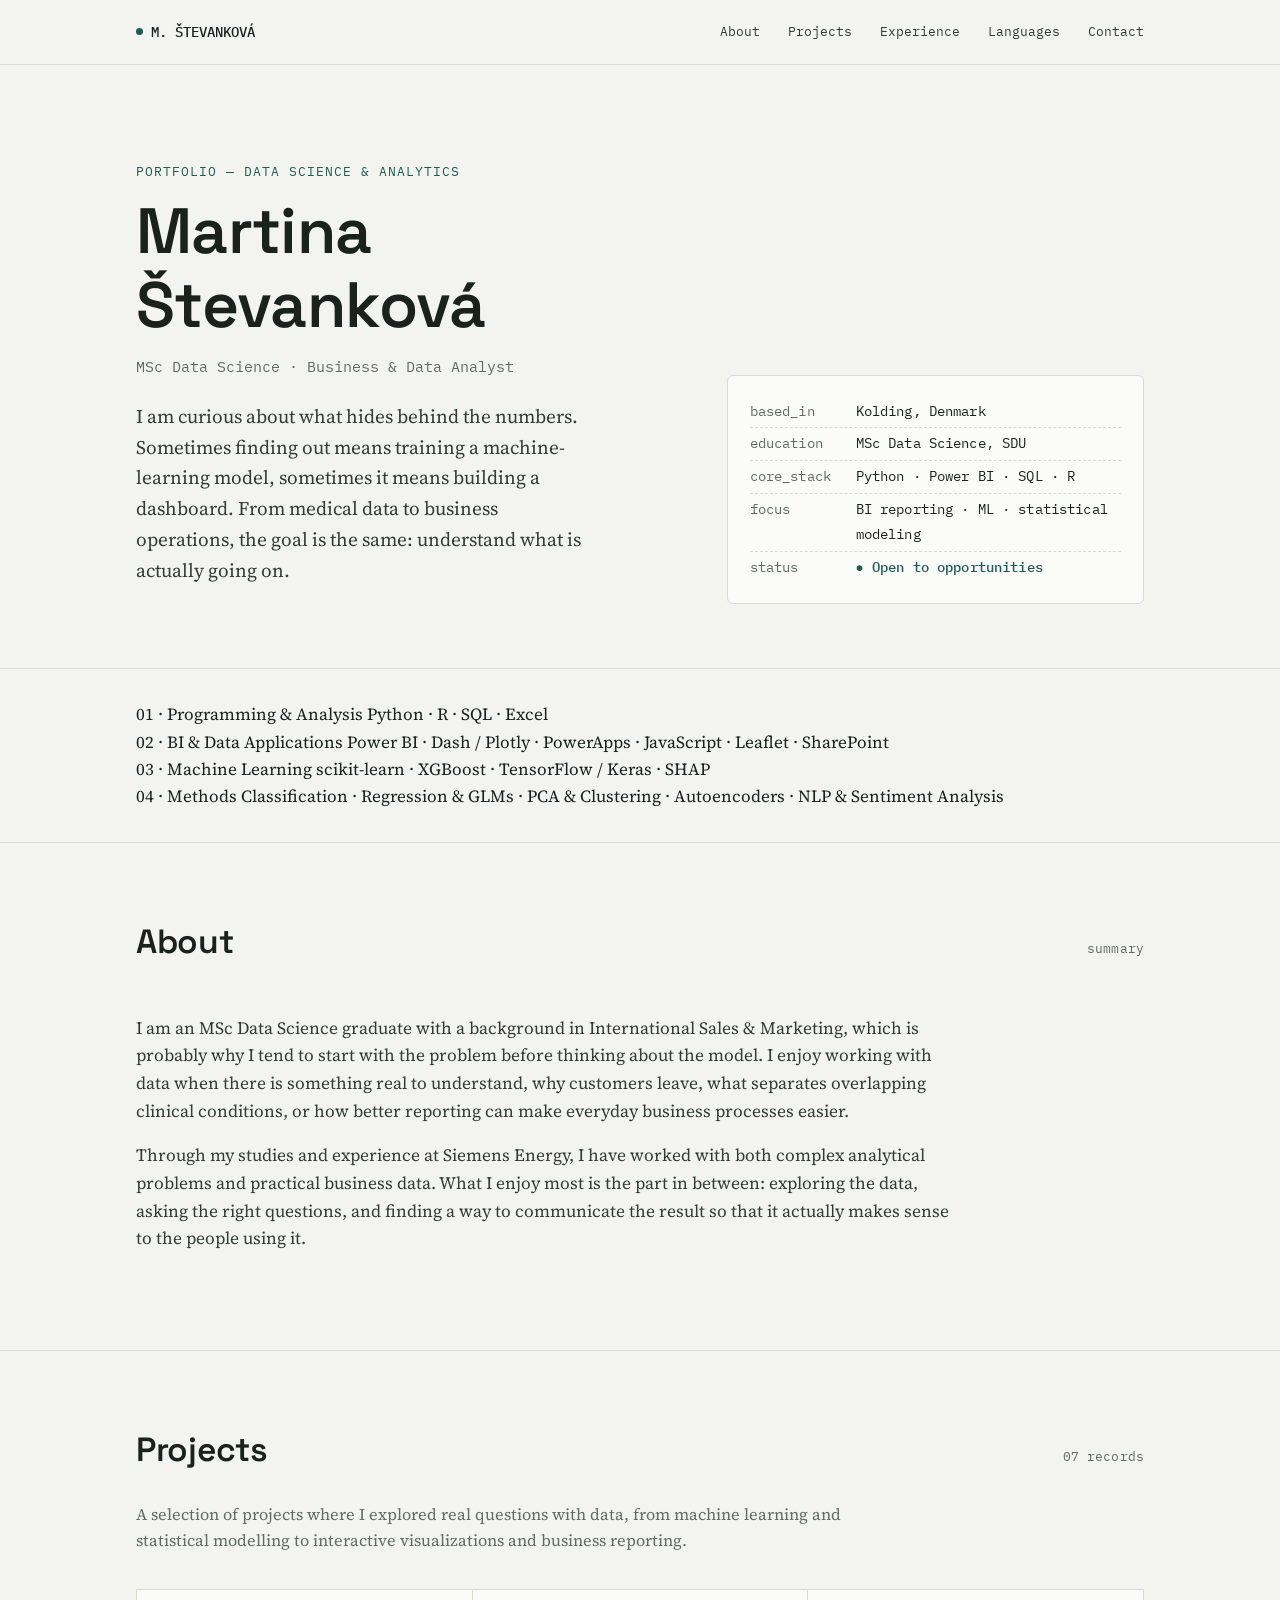
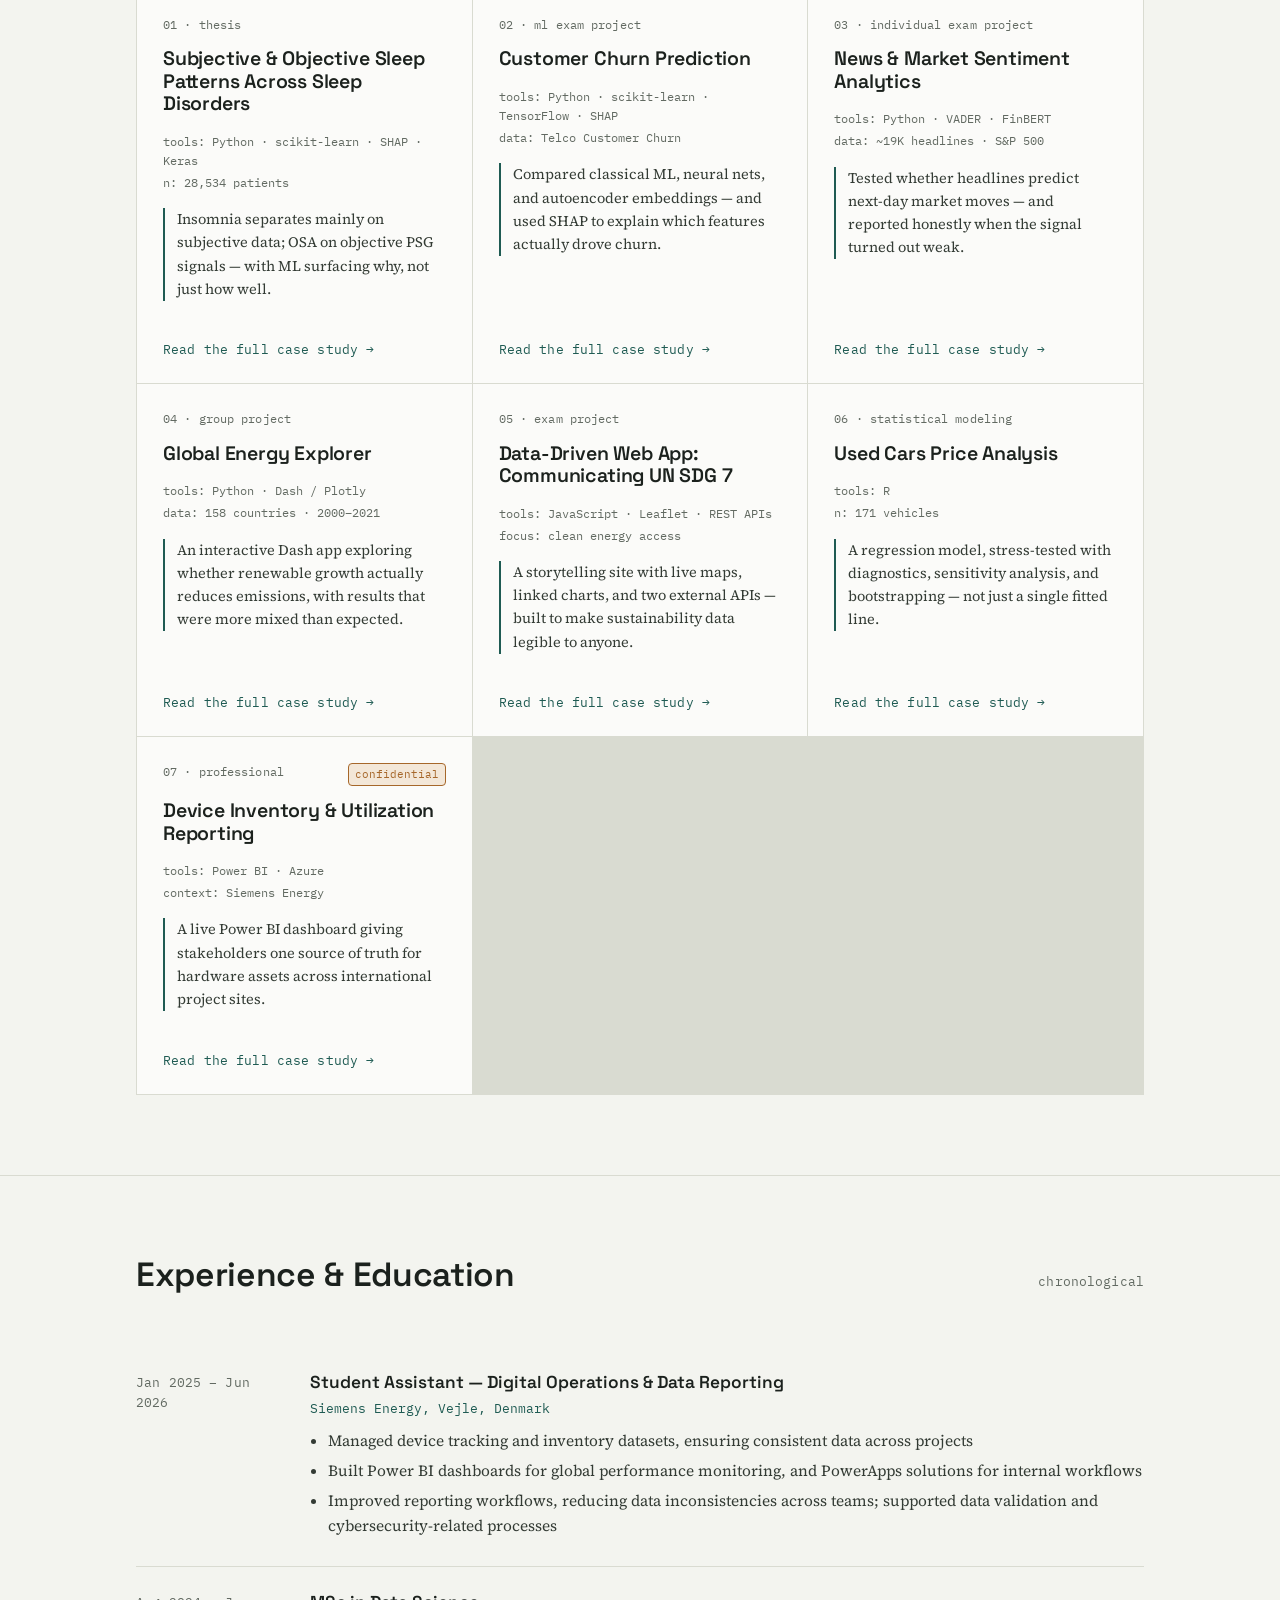
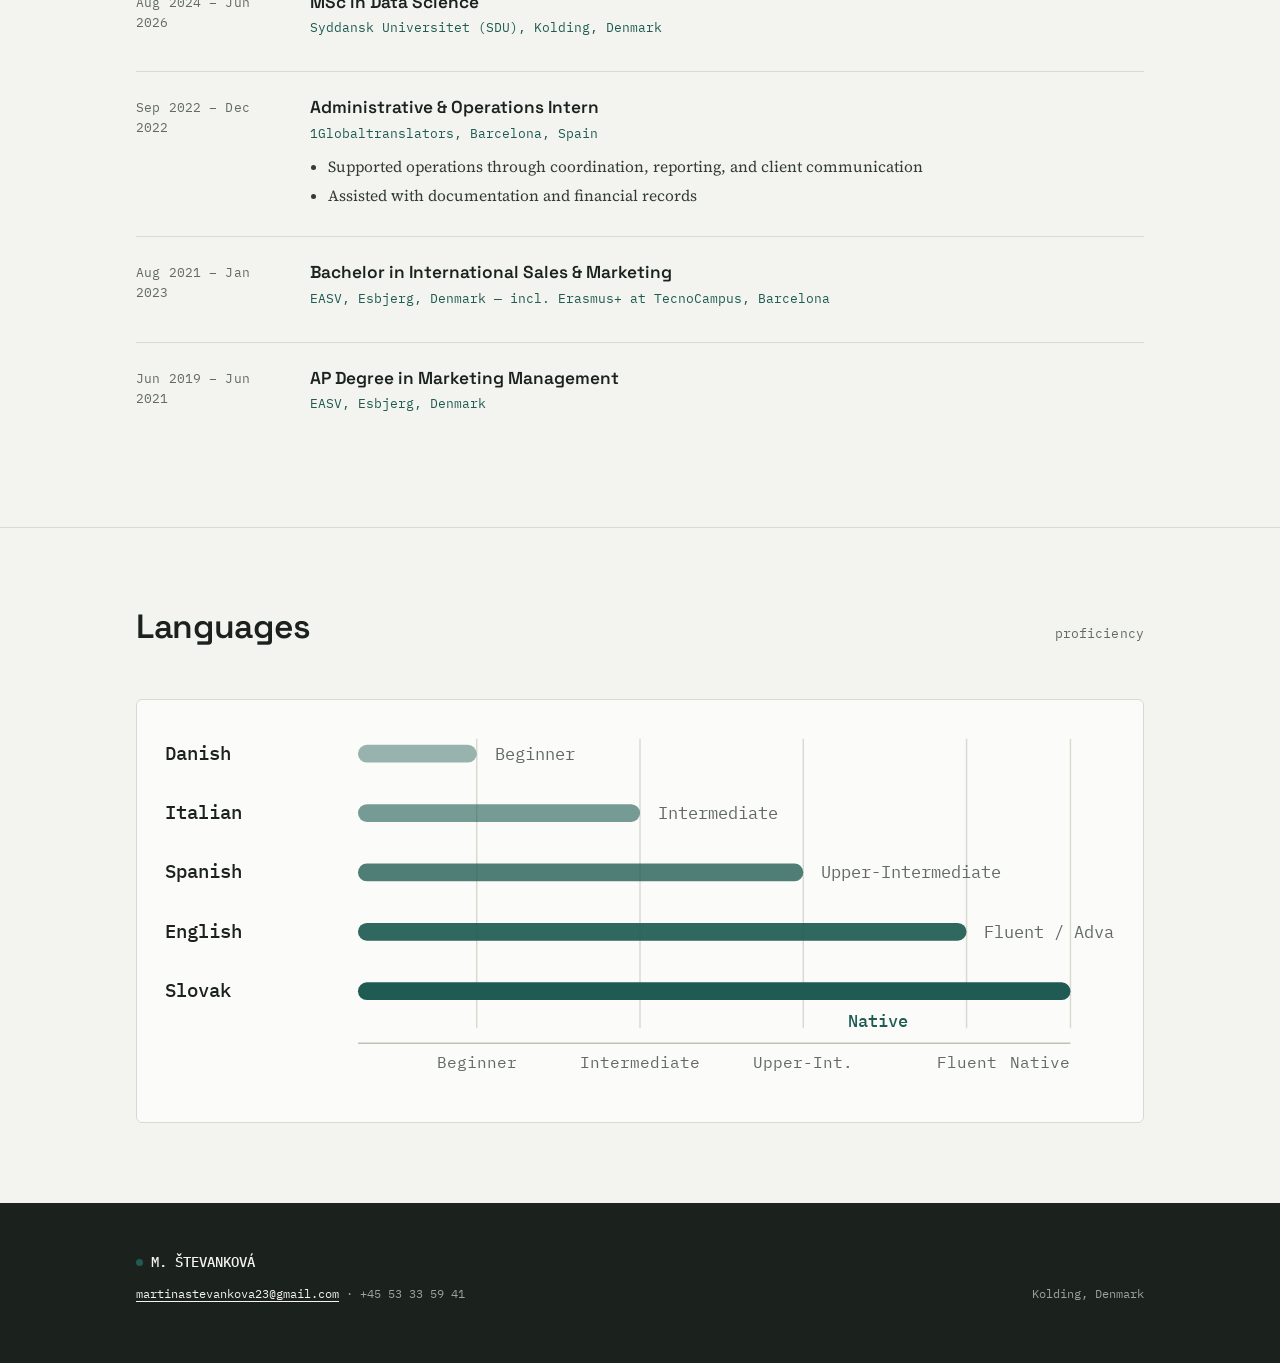
==== commit 1d8454a0: "Update index.html" ====
--- a/index.html
+++ b/index.html
@@ -45,50 +45,31 @@
 
 <div class="skills-strip">
   <div class="container">
-
-    <div class="skill-group">
-      <h3 class="skill-group-heading">01 · Programming &amp; Analysis</h3>
-      <div class="skill-tags-row">
-        <span class="tag accent">Python</span>
-        <span class="tag">R</span>
-        <span class="tag">SQL</span>
-        <span class="tag">Excel</span>
-      </div>
-    </div>
-
-    <div class="skill-group">
-      <h3 class="skill-group-heading">02 · BI &amp; Data Applications</h3>
-      <div class="skill-tags-row">
-        <span class="tag accent">Power BI</span>
-        <span class="tag">Dash / Plotly</span>
-        <span class="tag">PowerApps</span>
-        <span class="tag">JavaScript</span>
-        <span class="tag">Leaflet</span>
-        <span class="tag">SharePoint</span>
-      </div>
-    </div>
-
-    <div class="skill-group">
-      <h3 class="skill-group-heading">03 · Machine Learning</h3>
-      <div class="skill-tags-row">
-        <span class="tag">scikit-learn</span>
-        <span class="tag">XGBoost</span>
-        <span class="tag">TensorFlow / Keras</span>
-        <span class="tag">SHAP</span>
-      </div>
-    </div>
-
-    <div class="skill-group">
-      <h3 class="skill-group-heading">04 · Methods</h3>
-      <div class="skill-tags-row">
-        <span class="tag">Classification</span>
-        <span class="tag">Regression &amp; GLMs</span>
-        <span class="tag">PCA &amp; Clustering</span>
-        <span class="tag">Autoencoders</span>
-        <span class="tag">NLP &amp; Sentiment Analysis</span>
-      </div>
-    </div>
-
+    <div class="skill-rows">
+
+      <div class="skill-row">
+        <span class="skill-row-label">01 · Programming &amp; Analysis</span>
+        <span class="skill-row-items">Python · R · SQL · Excel</span>
+      </div>
+
+      <div class="skill-row">
+        <span class="skill-row-label">02 · BI &amp; Data Applications</span>
+        <span class="skill-row-items">Power BI · Dash / Plotly · PowerApps · JavaScript · Leaflet · SharePoint</span>
+      </div>
+
+      <div class="skill-row">
+        <span class="skill-row-label">03 · Machine Learning</span>
+        <span class="skill-row-items">scikit-learn · XGBoost · TensorFlow / Keras · SHAP</span>
+      </div>
+
+      <div class="skill-row">
+        <span class="skill-row-label">04 · Methods</span>
+        <span class="skill-row-items">Classification · Regression &amp; GLMs · PCA &amp; Clustering · Autoencoders · NLP &amp; Sentiment Analysis</span>
+      </div>
+
+    </div>
+  </div>
+</div>
   </div>
 </div>
 
--- a/css/style.css
+++ b/css/style.css
@@ -244,14 +244,27 @@
 
 /* ---------- Skills strip ---------- */
 .skills-strip {
-  padding: 28px 0;
+  padding: 32px 0;
   border-bottom: 1px solid var(--line);
-  overflow-x: auto;
 }
 
 .skills-strip .container {
-  display: flex;
-  gap: 10px;
+  display: grid;
+  grid-template-columns: repeat(auto-fit, minmax(230px, 1fr));
+  gap: 24px 32px;
+}
+
+.skill-group-heading {
+  font-family: var(--font-display);
+  font-weight: 600;
+  font-size: 14px;
+  color: var(--ink);
+  margin-bottom: 12px;
+}
+
+.skill-tags-row {
+  display: flex;
+  gap: 8px;
   flex-wrap: wrap;
 }
 
@@ -301,7 +314,7 @@
 
 .section-lede {
   color: var(--muted);
-  max-width: 62ch;
+  max-width: 92ch;
   margin-top: -22px;
   margin-bottom: 36px;
   font-size: 1.02rem;
@@ -440,185 +453,84 @@
 
 /* ---------- About / footer ---------- */
 .about-text {
-  max-width: 68ch;
+  max-width: 92ch;
   font-size: 1.08rem;
   color: var(--ink-soft);
 }
 
-/* ---------- Languages ---------- */
-
-.languages-section {
-  padding: clamp(36px, 5vw, 52px) 0;
-}
-
-.languages-section .languages-head {
-  margin-bottom: 24px;
-}
+.langs {
+  display: grid;
+  grid-template-columns: repeat(auto-fit, minmax(140px, 1fr));
+  gap: 14px;
+  margin-top: 8px;
+}
+
+.lang-row {
+  font-family: var(--font-mono);
+  font-size: 13px;
+  display: flex;
+  justify-content: space-between;
+  border-bottom: 1px solid var(--line);
+  padding-bottom: 8px;
+}
+
+.lang-row .level { color: var(--petrol); }
 
 .lang-chart {
+  background: var(--paper-raised);
+  border: 1px solid var(--line);
+  border-radius: 6px;
+  padding: 24px 28px 12px;
+}
+
+.lang-chart svg {
   width: 100%;
-  max-width: 920px;
-}
-
-
-/* axis */
-
-.lang-axis {
-  display: grid;
-  grid-template-columns: 105px minmax(0, 1fr) 155px;
-  gap: 18px;
-  align-items: end;
-  margin-bottom: 6px;
-}
-
-.lang-scale {
-  display: grid;
-  grid-template-columns: repeat(5, 1fr);
-  align-items: end;
-}
-
-.lang-scale span {
-  font-family: var(--font-mono);
-  font-size: 9.5px;
-  color: var(--muted);
-  text-align: center;
-  white-space: nowrap;
-}
-
-
-/* individual rows */
-
-.lang-row {
-  display: grid;
-  grid-template-columns: 105px minmax(0, 1fr) 155px;
-  gap: 18px;
-  align-items: center;
-  min-height: 38px;
-}
-
-.lang-name {
-  font-family: var(--font-display);
-  font-size: 15px;
-  font-weight: 600;
-  color: var(--ink);
-}
-
-
-/* chart line */
-
-.lang-track {
-  position: relative;
-  height: 24px;
-
-  background:
-    linear-gradient(
-      to right,
-      var(--line),
-      var(--line)
-    )
-    center / 100% 1px no-repeat;
-}
-
-.lang-line {
-  position: absolute;
-  left: 0;
-  top: 50%;
-
-  width: var(--level);
-  height: 2px;
-
-  background: var(--petrol);
-  transform: translateY(-50%);
-}
-
-.lang-line::after {
-  content: "";
-  position: absolute;
-  right: -5px;
-  top: 50%;
-
-  width: 10px;
-  height: 10px;
-
-  border-radius: 50%;
-  background: var(--petrol);
-
-  transform: translateY(-50%);
-  transition:
-    transform 0.18s ease,
-    background 0.18s ease;
-}
-
-
-/* exact proficiency */
-
-.lang-level {
+  height: auto;
+  display: block;
+}
+
+.lc-grid {
+  stroke: var(--line);
+  stroke-width: 1;
+}
+
+.lc-axis {
+  stroke: var(--line-strong);
+  stroke-width: 1;
+}
+
+.lc-bar {
+  fill: var(--petrol);
+}
+
+.lc-bar.lvl-1 { opacity: 0.45; }
+.lc-bar.lvl-2 { opacity: 0.6; }
+.lc-bar.lvl-3 { opacity: 0.78; }
+.lc-bar.lvl-4 { opacity: 0.92; }
+.lc-bar.full { opacity: 1; }
+
+svg .lc-label {
+  font-family: var(--font-mono);
+  font-size: 12.5px;
+  font-weight: 500;
+  fill: var(--ink);
+}
+
+svg .lc-level {
   font-family: var(--font-mono);
   font-size: 11.5px;
-  color: var(--muted);
-  white-space: nowrap;
-}
-
-
-/* subtle interaction */
-
-.lang-row:hover .lang-line::after {
-  transform: translateY(-50%) scale(1.35);
-}
-
-.lang-row:hover .lang-name,
-.lang-row:hover .lang-level {
-  color: var(--petrol);
-}
-
-
-/* mobile */
-
-@media (max-width: 700px) {
-
-  .lang-axis {
-    grid-template-columns: 78px minmax(0, 1fr);
-    gap: 10px;
-  }
-
-  .lang-axis > span:last-child {
-    display: none;
-  }
-
-  .lang-scale span {
-    font-size: 8px;
-  }
-
-  .lang-scale span:nth-child(3) {
-    font-size: 0;
-  }
-
-  .lang-scale span:nth-child(3)::after {
-    content: "Upper-Int.";
-    font-size: 8px;
-  }
-
-  .lang-scale span:nth-child(4) {
-    font-size: 0;
-  }
-
-  .lang-scale span:nth-child(4)::after {
-    content: "Fluent";
-    font-size: 8px;
-  }
-
-  .lang-row {
-    grid-template-columns: 78px minmax(0, 1fr);
-    gap: 10px;
-    min-height: 46px;
-  }
-
-  .lang-level {
-    grid-column: 2;
-    margin-top: -10px;
-    font-size: 10px;
-  }
-
+  fill: var(--muted);
+}
+
+svg .lc-level.strong {
+  fill: var(--petrol);
+  font-weight: 500;
+}
+
+svg .lc-tick {
+  font-family: var(--font-mono);
+  font-size: 10.5px;
+  fill: var(--muted);
 }
 
 .site-footer {
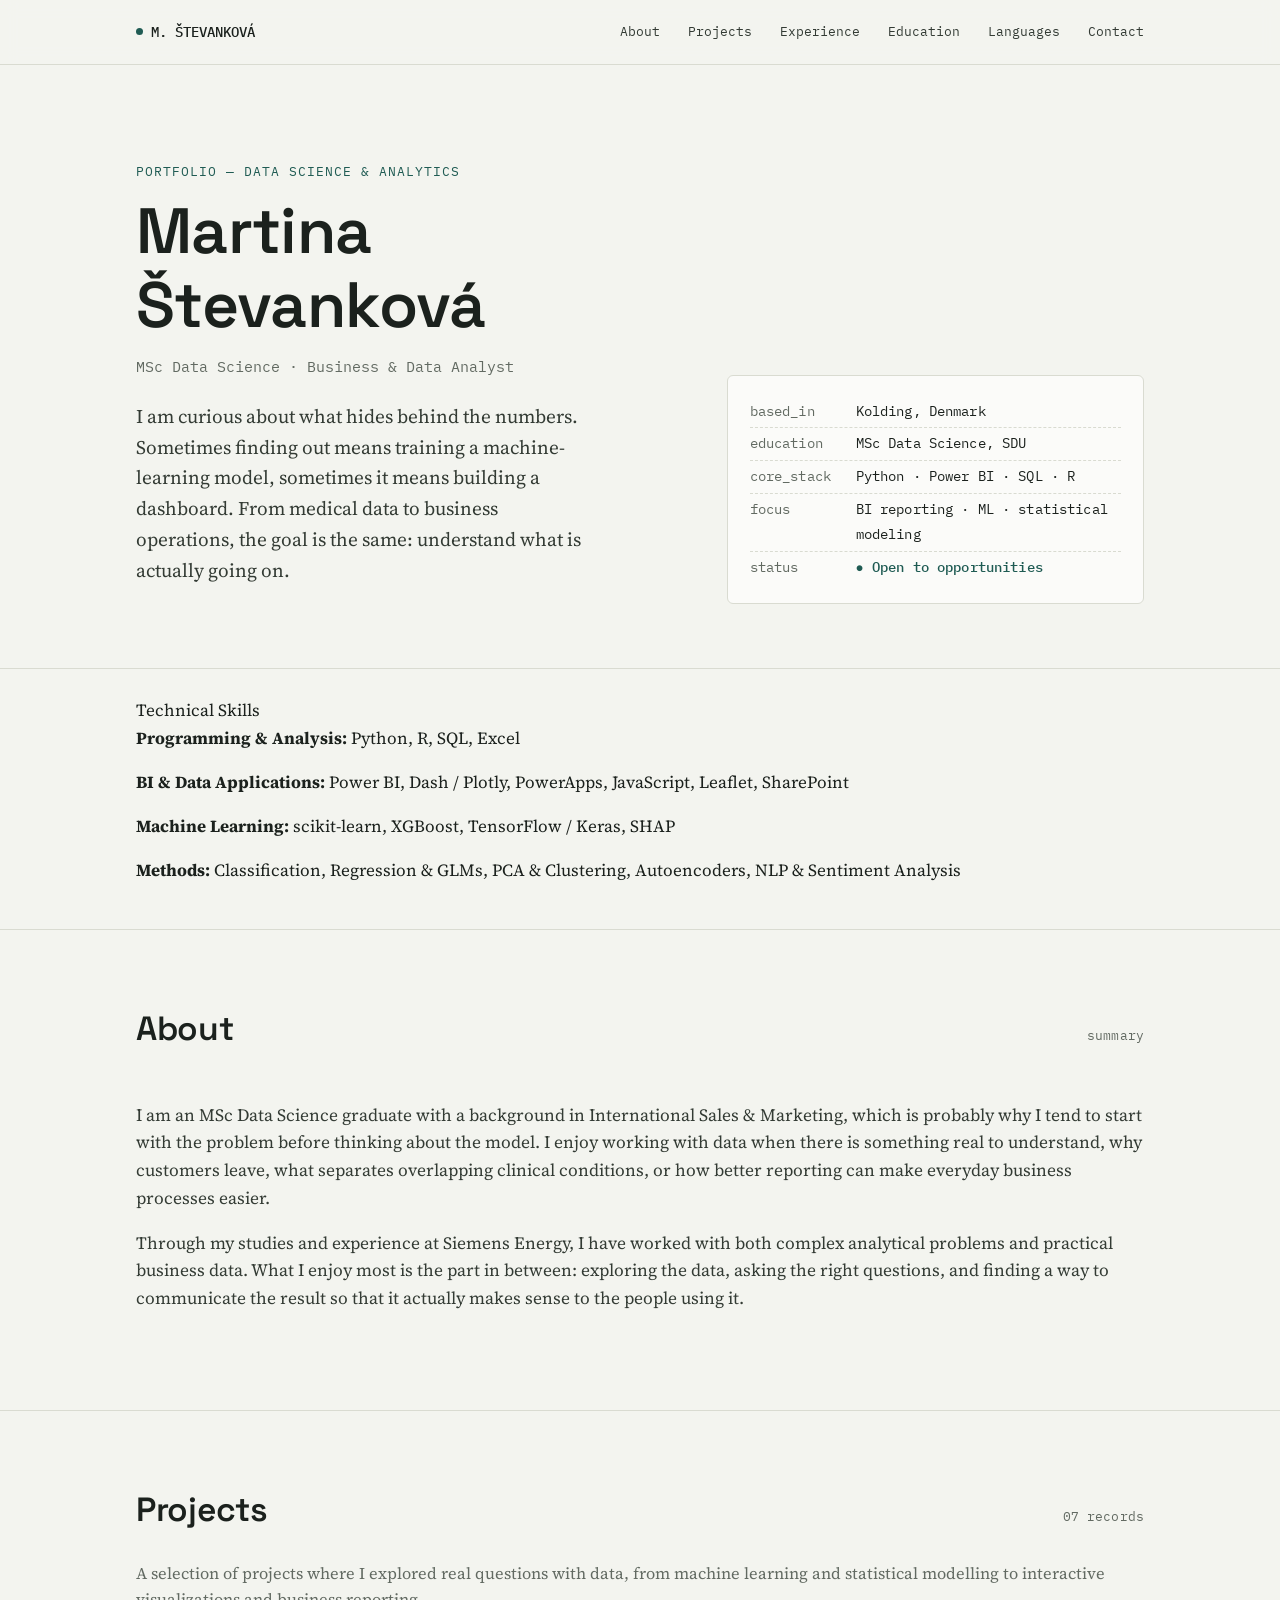
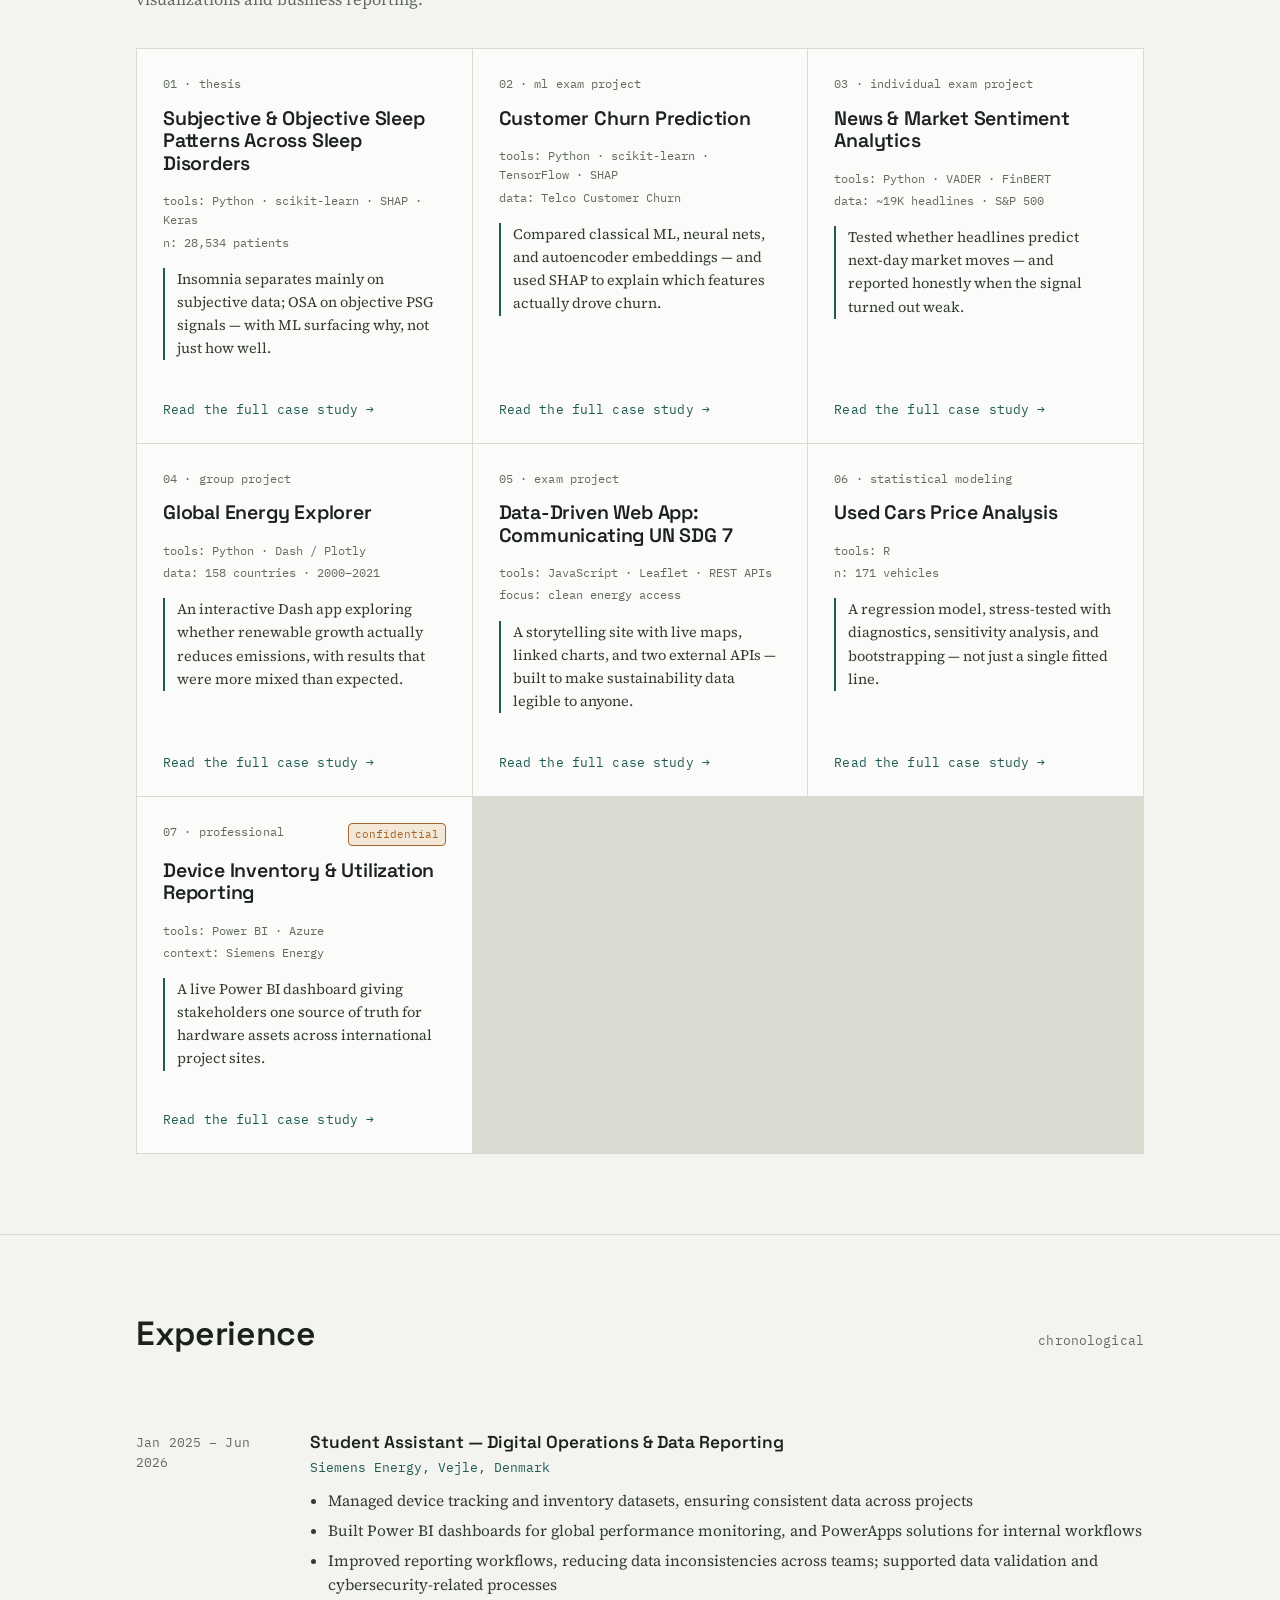
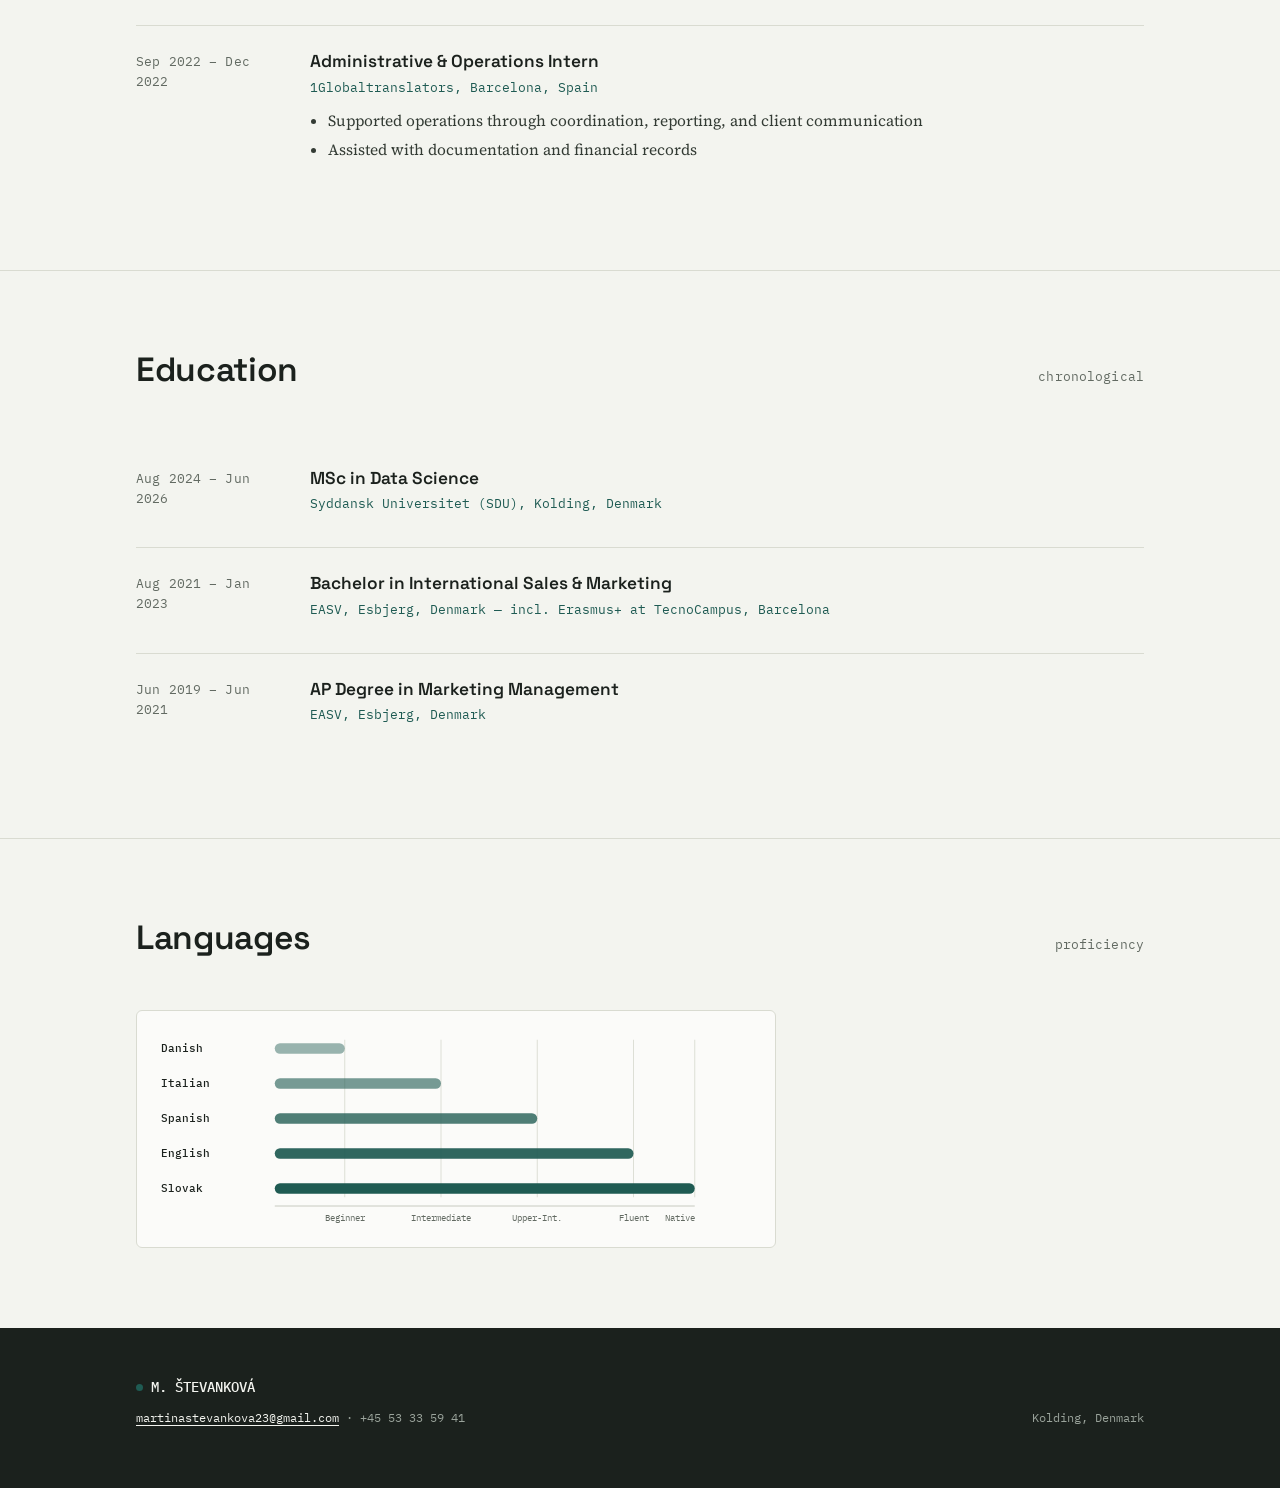
==== commit 39d15ede: "Update index.html" ====
--- a/index.html
+++ b/index.html
@@ -19,6 +19,7 @@
       <a href="#about">About</a>
       <a href="#projects">Projects</a>
       <a href="#experience">Experience</a>
+      <a href="#education">Education</a>
       <a href="#languages">Languages</a>
       <a href="#contact">Contact</a>
     </div>
@@ -45,28 +46,14 @@
 
 <div class="skills-strip">
   <div class="container">
-    <div class="skill-rows">
-
-      <div class="skill-row">
-        <span class="skill-row-label">01 · Programming &amp; Analysis</span>
-        <span class="skill-row-items">Python · R · SQL · Excel</span>
-      </div>
-
-      <div class="skill-row">
-        <span class="skill-row-label">02 · BI &amp; Data Applications</span>
-        <span class="skill-row-items">Power BI · Dash / Plotly · PowerApps · JavaScript · Leaflet · SharePoint</span>
-      </div>
-
-      <div class="skill-row">
-        <span class="skill-row-label">03 · Machine Learning</span>
-        <span class="skill-row-items">scikit-learn · XGBoost · TensorFlow / Keras · SHAP</span>
-      </div>
-
-      <div class="skill-row">
-        <span class="skill-row-label">04 · Methods</span>
-        <span class="skill-row-items">Classification · Regression &amp; GLMs · PCA &amp; Clustering · Autoencoders · NLP &amp; Sentiment Analysis</span>
-      </div>
-
+    <div class="skills-card">
+      <div class="skills-card-head">Technical Skills</div>
+      <div class="skills-list">
+        <p><strong>Programming &amp; Analysis:</strong> Python, R, SQL, Excel</p>
+        <p><strong>BI &amp; Data Applications:</strong> Power BI, Dash / Plotly, PowerApps, JavaScript, Leaflet, SharePoint</p>
+        <p><strong>Machine Learning:</strong> scikit-learn, XGBoost, TensorFlow / Keras, SHAP</p>
+        <p><strong>Methods:</strong> Classification, Regression &amp; GLMs, PCA &amp; Clustering, Autoencoders, NLP &amp; Sentiment Analysis</p>
+      </div>
     </div>
   </div>
 </div>
@@ -200,7 +187,7 @@
 <section class="section" id="experience">
   <div class="container">
     <div class="section-head">
-      <h2>Experience &amp; Education</h2>
+      <h2>Experience</h2>
       <span class="section-num mono">chronological</span>
     </div>
 
@@ -219,14 +206,6 @@
       </div>
 
       <div class="tl-item">
-        <div class="tl-date mono">Aug 2024 – Jun 2026</div>
-        <div>
-          <div class="tl-role">MSc in Data Science</div>
-          <div class="tl-org">Syddansk Universitet (SDU), Kolding, Denmark</div>
-        </div>
-      </div>
-
-      <div class="tl-item">
         <div class="tl-date mono">Sep 2022 – Dec 2022</div>
         <div>
           <div class="tl-role">Administrative &amp; Operations Intern</div>
@@ -237,6 +216,25 @@
           </ul>
         </div>
       </div>
+    </div>
+  </div>
+</section>
+
+<section class="section" id="education">
+  <div class="container">
+    <div class="section-head">
+      <h2>Education</h2>
+      <span class="section-num mono">chronological</span>
+    </div>
+
+    <div class="timeline">
+      <div class="tl-item">
+        <div class="tl-date mono">Aug 2024 – Jun 2026</div>
+        <div>
+          <div class="tl-role">MSc in Data Science</div>
+          <div class="tl-org">Syddansk Universitet (SDU), Kolding, Denmark</div>
+        </div>
+      </div>
 
       <div class="tl-item">
         <div class="tl-date mono">Aug 2021 – Jan 2023</div>
@@ -264,40 +262,35 @@
       <span class="section-num mono">proficiency</span>
     </div>
     <div class="lang-chart">
-      <svg viewBox="0 0 640 260" role="img" aria-label="Language proficiency chart: Slovak native, English fluent, Spanish upper-intermediate, Italian intermediate, Danish beginner">
+      <svg viewBox="0 0 640 235" role="img" aria-label="Language proficiency chart: Slovak native, English fluent, Spanish upper-intermediate, Italian intermediate, Danish beginner">
         <title>Language proficiency levels</title>
-        <line class="lc-grid" x1="210" y1="10" x2="210" y2="205"/>
-        <line class="lc-grid" x1="320" y1="10" x2="320" y2="205"/>
-        <line class="lc-grid" x1="430" y1="10" x2="430" y2="205"/>
-        <line class="lc-grid" x1="540" y1="10" x2="540" y2="205"/>
-        <line class="lc-grid" x1="610" y1="10" x2="610" y2="205"/>
+        <line class="lc-grid" x1="210" y1="10" x2="210" y2="190"/>
+        <line class="lc-grid" x1="320" y1="10" x2="320" y2="190"/>
+        <line class="lc-grid" x1="430" y1="10" x2="430" y2="190"/>
+        <line class="lc-grid" x1="540" y1="10" x2="540" y2="190"/>
+        <line class="lc-grid" x1="610" y1="10" x2="610" y2="190"/>
 
         <text class="lc-label" x="0" y="24">Danish</text>
         <rect class="lc-bar lvl-1" x="130" y="14" width="80" height="12" rx="6"/>
-        <text class="lc-level" x="222" y="24">Beginner</text>
 
         <text class="lc-label" x="0" y="64">Italian</text>
         <rect class="lc-bar lvl-2" x="130" y="54" width="190" height="12" rx="6"/>
-        <text class="lc-level" x="332" y="64">Intermediate</text>
 
         <text class="lc-label" x="0" y="104">Spanish</text>
         <rect class="lc-bar lvl-3" x="130" y="94" width="300" height="12" rx="6"/>
-        <text class="lc-level" x="442" y="104">Upper-Intermediate</text>
 
         <text class="lc-label" x="0" y="144">English</text>
         <rect class="lc-bar lvl-4" x="130" y="134" width="410" height="12" rx="6"/>
-        <text class="lc-level" x="552" y="144">Fluent / Advanced</text>
 
         <text class="lc-label" x="0" y="184">Slovak</text>
         <rect class="lc-bar full" x="130" y="174" width="480" height="12" rx="6"/>
-        <text class="lc-level strong" x="480" y="204" text-anchor="middle">Native</text>
-
-        <line class="lc-axis" x1="130" y1="215" x2="610" y2="215"/>
-        <text class="lc-tick" x="210" y="232" text-anchor="middle">Beginner</text>
-        <text class="lc-tick" x="320" y="232" text-anchor="middle">Intermediate</text>
-        <text class="lc-tick" x="430" y="232" text-anchor="middle">Upper-Int.</text>
-        <text class="lc-tick" x="540" y="232" text-anchor="middle">Fluent</text>
-        <text class="lc-tick" x="610" y="232" text-anchor="end">Native</text>
+
+        <line class="lc-axis" x1="130" y1="200" x2="610" y2="200"/>
+        <text class="lc-tick" x="210" y="217" text-anchor="middle">Beginner</text>
+        <text class="lc-tick" x="320" y="217" text-anchor="middle">Intermediate</text>
+        <text class="lc-tick" x="430" y="217" text-anchor="middle">Upper-Int.</text>
+        <text class="lc-tick" x="540" y="217" text-anchor="middle">Fluent</text>
+        <text class="lc-tick" x="610" y="217" text-anchor="end">Native</text>
       </svg>
     </div>
   </div>
--- a/css/style.css
+++ b/css/style.css
@@ -244,28 +244,37 @@
 
 /* ---------- Skills strip ---------- */
 .skills-strip {
-  padding: 32px 0;
+  padding: 28px 0;
   border-bottom: 1px solid var(--line);
 }
 
-.skills-strip .container {
-  display: grid;
-  grid-template-columns: repeat(auto-fit, minmax(230px, 1fr));
-  gap: 24px 32px;
-}
-
-.skill-group-heading {
-  font-family: var(--font-display);
-  font-weight: 600;
-  font-size: 14px;
+.skill-rows {
+  display: flex;
+  flex-direction: column;
+}
+
+.skill-row {
+  display: flex;
+  gap: 20px;
+  padding: 10px 0;
+  border-top: 1px dashed var(--line);
+  font-family: var(--font-mono);
+  font-size: 13px;
+}
+
+.skill-row:first-child {
+  border-top: none;
+}
+
+.skill-row-label {
+  min-width: 220px;
+  flex-shrink: 0;
+  font-weight: 500;
   color: var(--ink);
-  margin-bottom: 12px;
-}
-
-.skill-tags-row {
-  display: flex;
-  gap: 8px;
-  flex-wrap: wrap;
+}
+
+.skill-row-items {
+  color: var(--ink-soft);
 }
 
 .tag {
@@ -279,12 +288,6 @@
   background: var(--paper-raised);
 }
 
-.tag.accent {
-  border-color: var(--petrol);
-  color: var(--petrol);
-  background: var(--petrol-wash);
-}
-
 /* ---------- Section headers ---------- */
 .section {
   padding: clamp(48px, 8vw, 80px) 0;
@@ -314,7 +317,7 @@
 
 .section-lede {
   color: var(--muted);
-  max-width: 92ch;
+  max-width: none;
   margin-top: -22px;
   margin-bottom: 36px;
   font-size: 1.02rem;
@@ -453,7 +456,7 @@
 
 /* ---------- About / footer ---------- */
 .about-text {
-  max-width: 92ch;
+  max-width: none;
   font-size: 1.08rem;
   color: var(--ink-soft);
 }
@@ -480,11 +483,13 @@
   background: var(--paper-raised);
   border: 1px solid var(--line);
   border-radius: 6px;
-  padding: 24px 28px 12px;
+  padding: 20px 24px 10px;
+  max-width: 640px;
 }
 
 .lang-chart svg {
   width: 100%;
+  max-width: 560px;
   height: auto;
   display: block;
 }
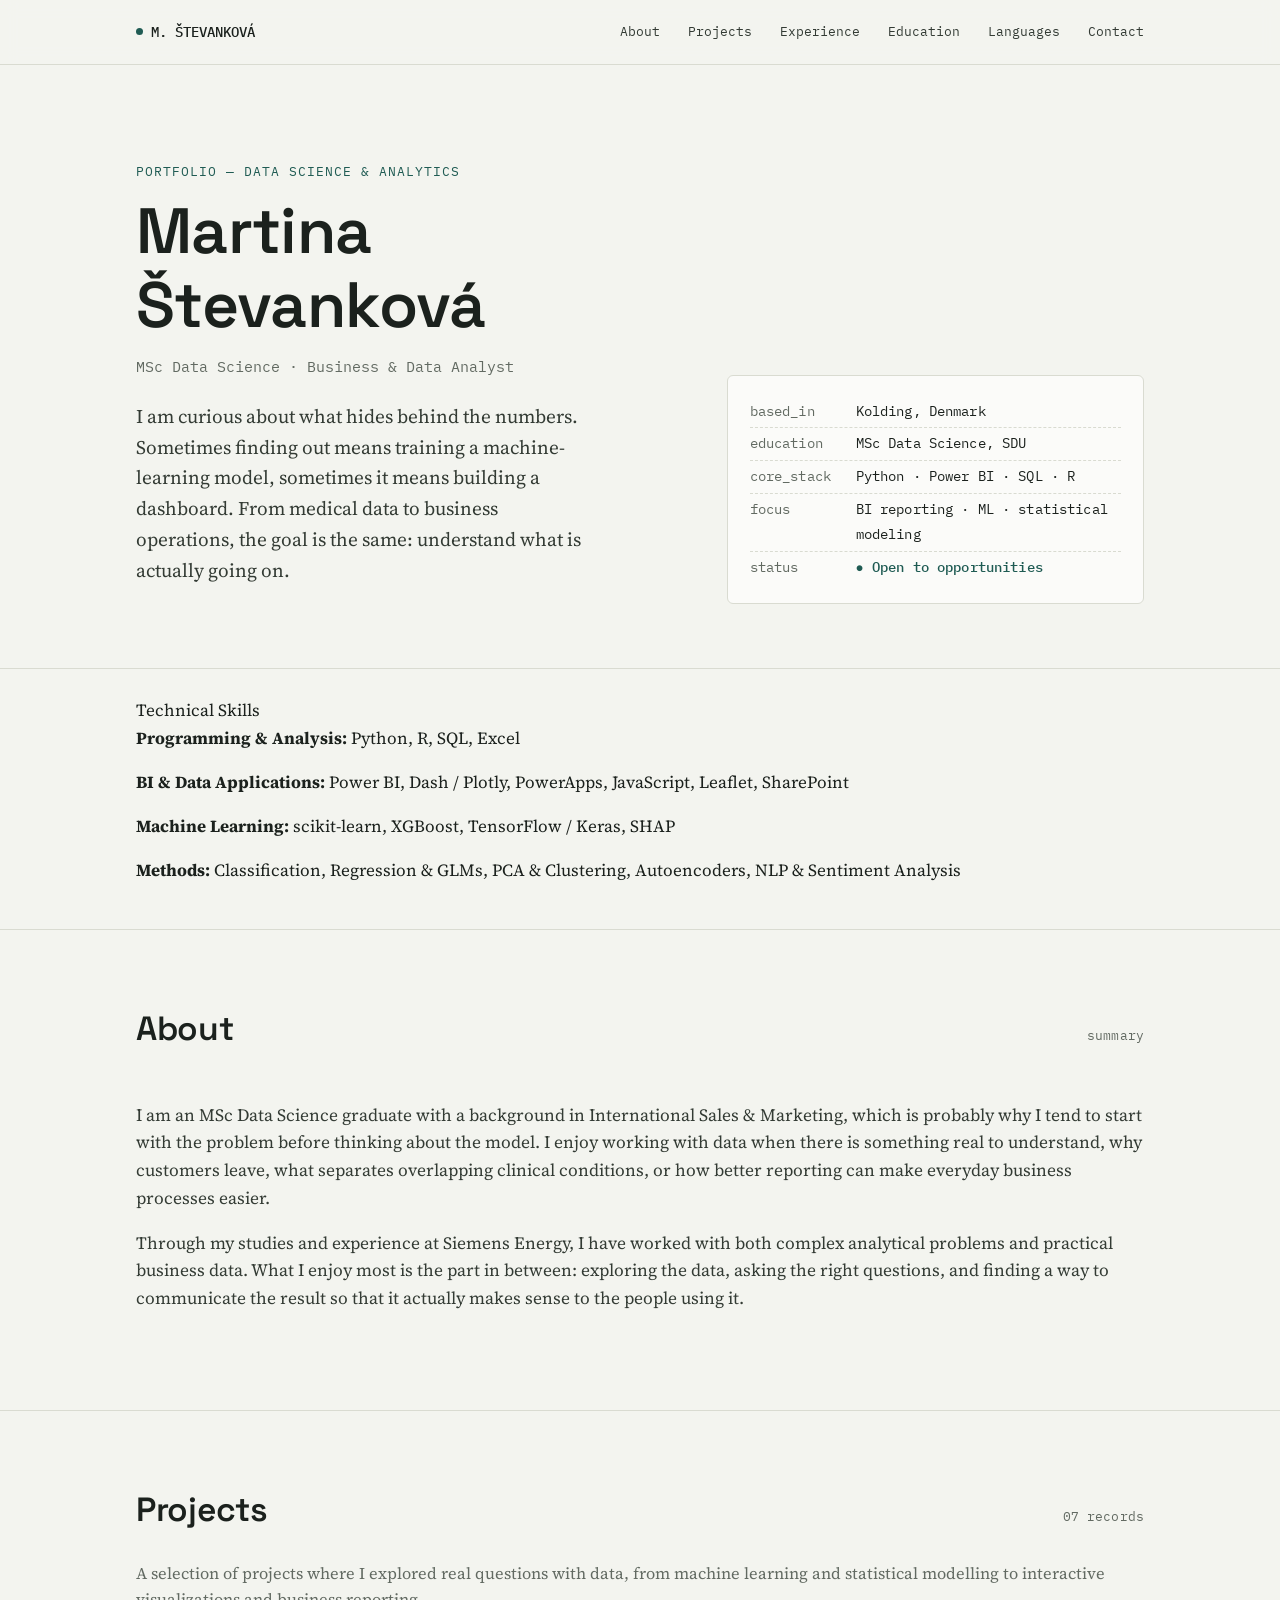
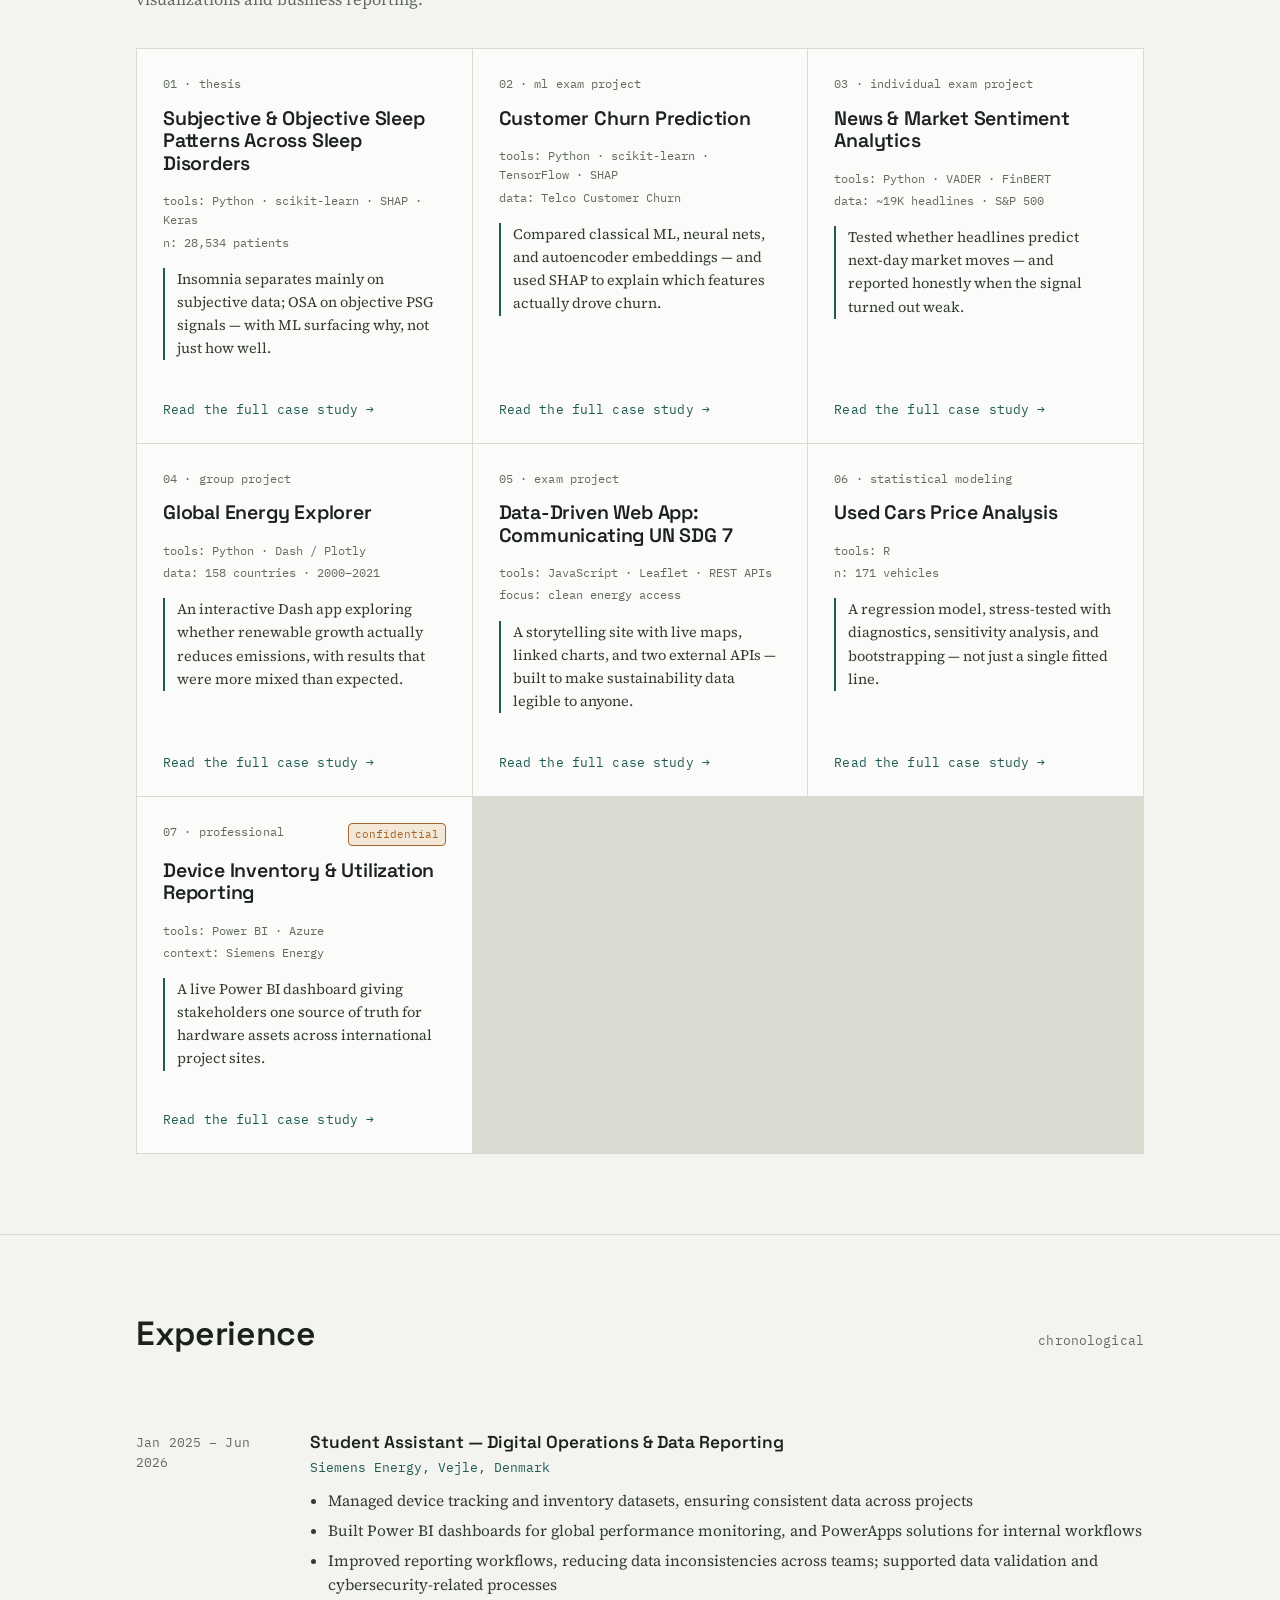
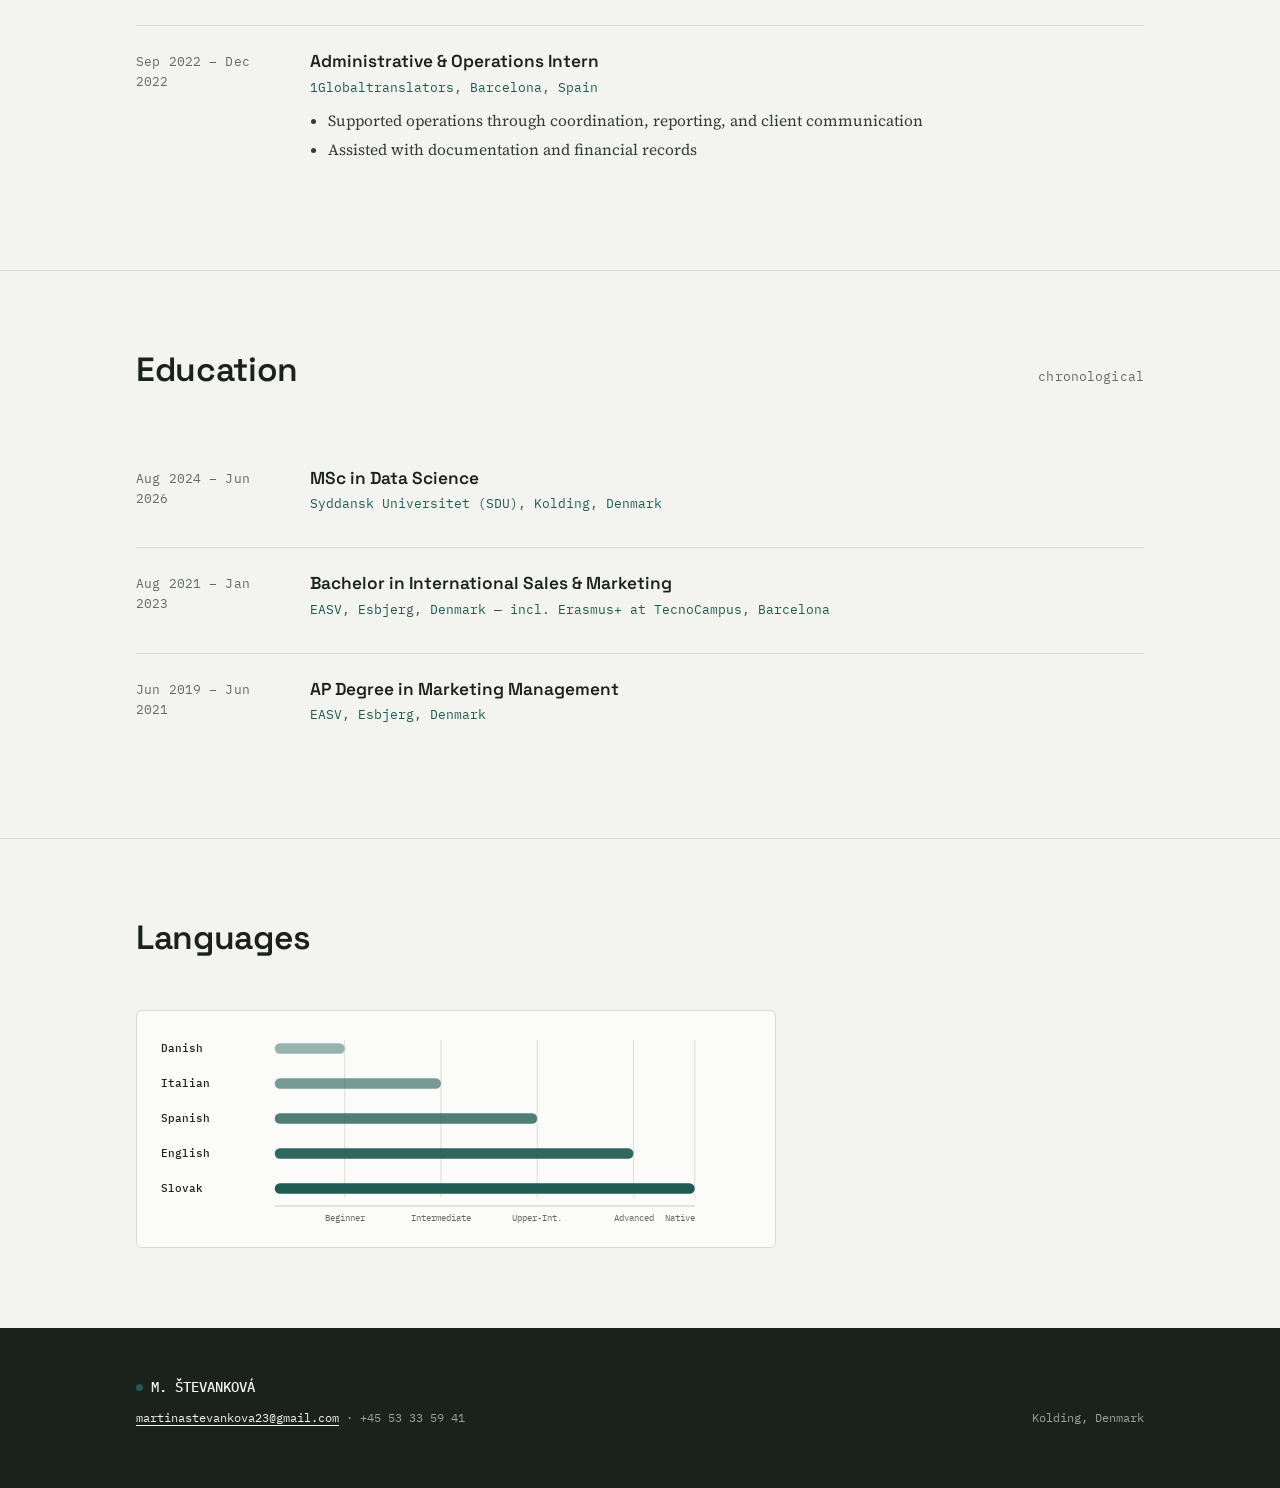
==== commit 4de41ba8: "Update index.html" ====
--- a/index.html
+++ b/index.html
@@ -259,7 +259,6 @@
   <div class="container">
     <div class="section-head">
       <h2>Languages</h2>
-      <span class="section-num mono">proficiency</span>
     </div>
     <div class="lang-chart">
       <svg viewBox="0 0 640 235" role="img" aria-label="Language proficiency chart: Slovak native, English fluent, Spanish upper-intermediate, Italian intermediate, Danish beginner">
@@ -289,7 +288,7 @@
         <text class="lc-tick" x="210" y="217" text-anchor="middle">Beginner</text>
         <text class="lc-tick" x="320" y="217" text-anchor="middle">Intermediate</text>
         <text class="lc-tick" x="430" y="217" text-anchor="middle">Upper-Int.</text>
-        <text class="lc-tick" x="540" y="217" text-anchor="middle">Fluent</text>
+        <text class="lc-tick" x="540" y="217" text-anchor="middle">Advanced</text>
         <text class="lc-tick" x="610" y="217" text-anchor="end">Native</text>
       </svg>
     </div>
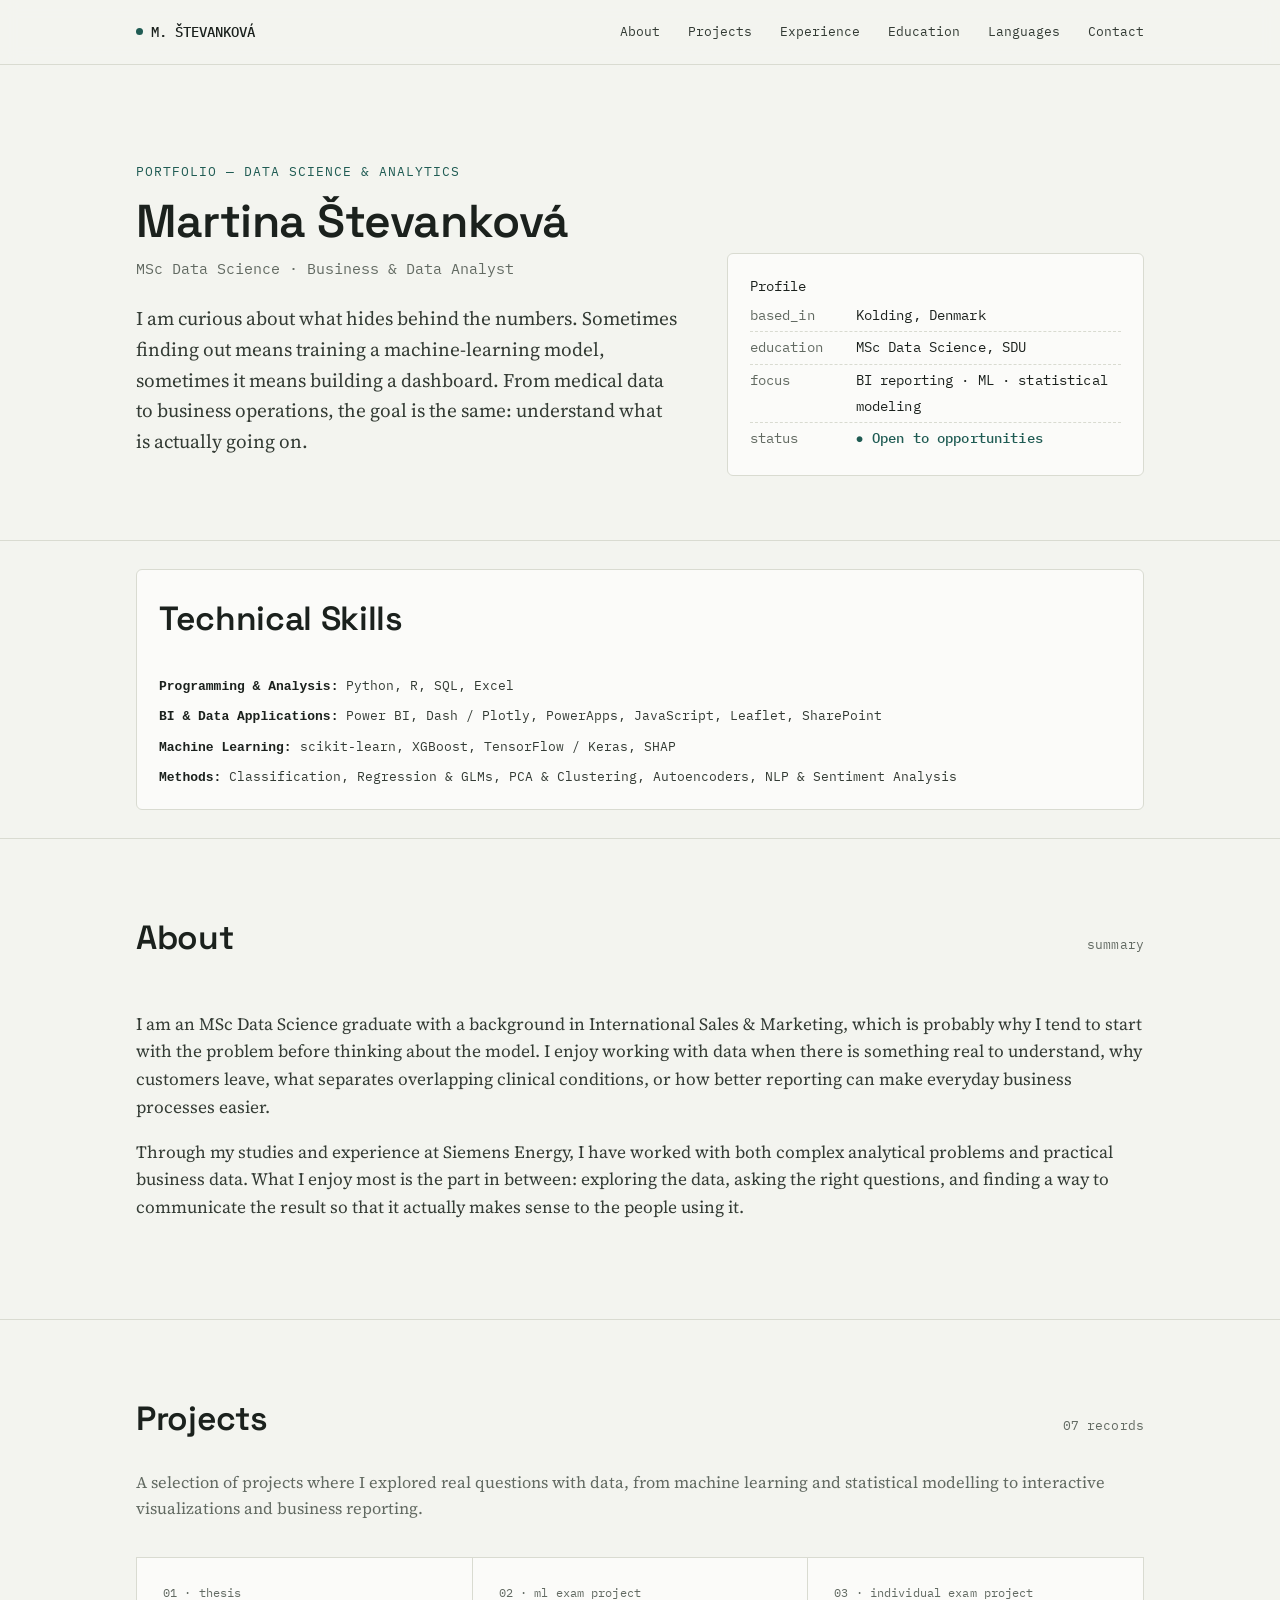
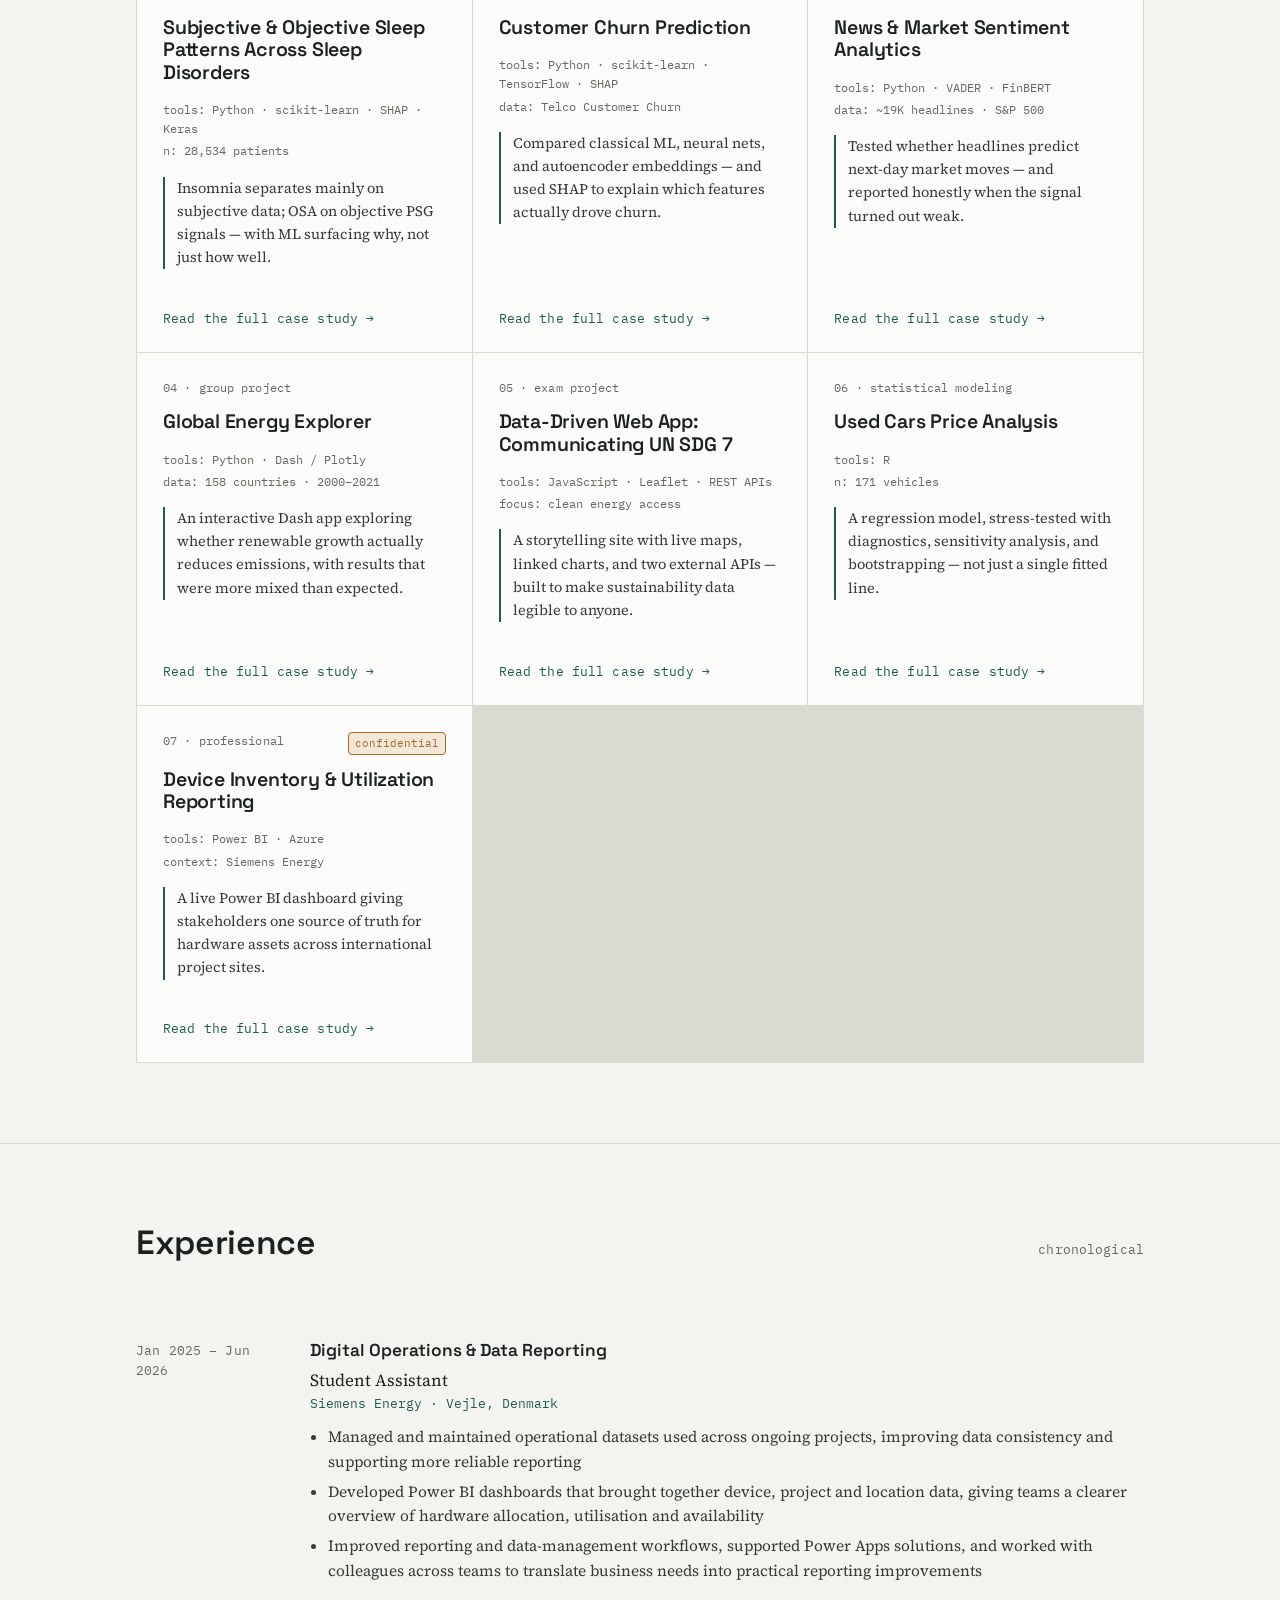
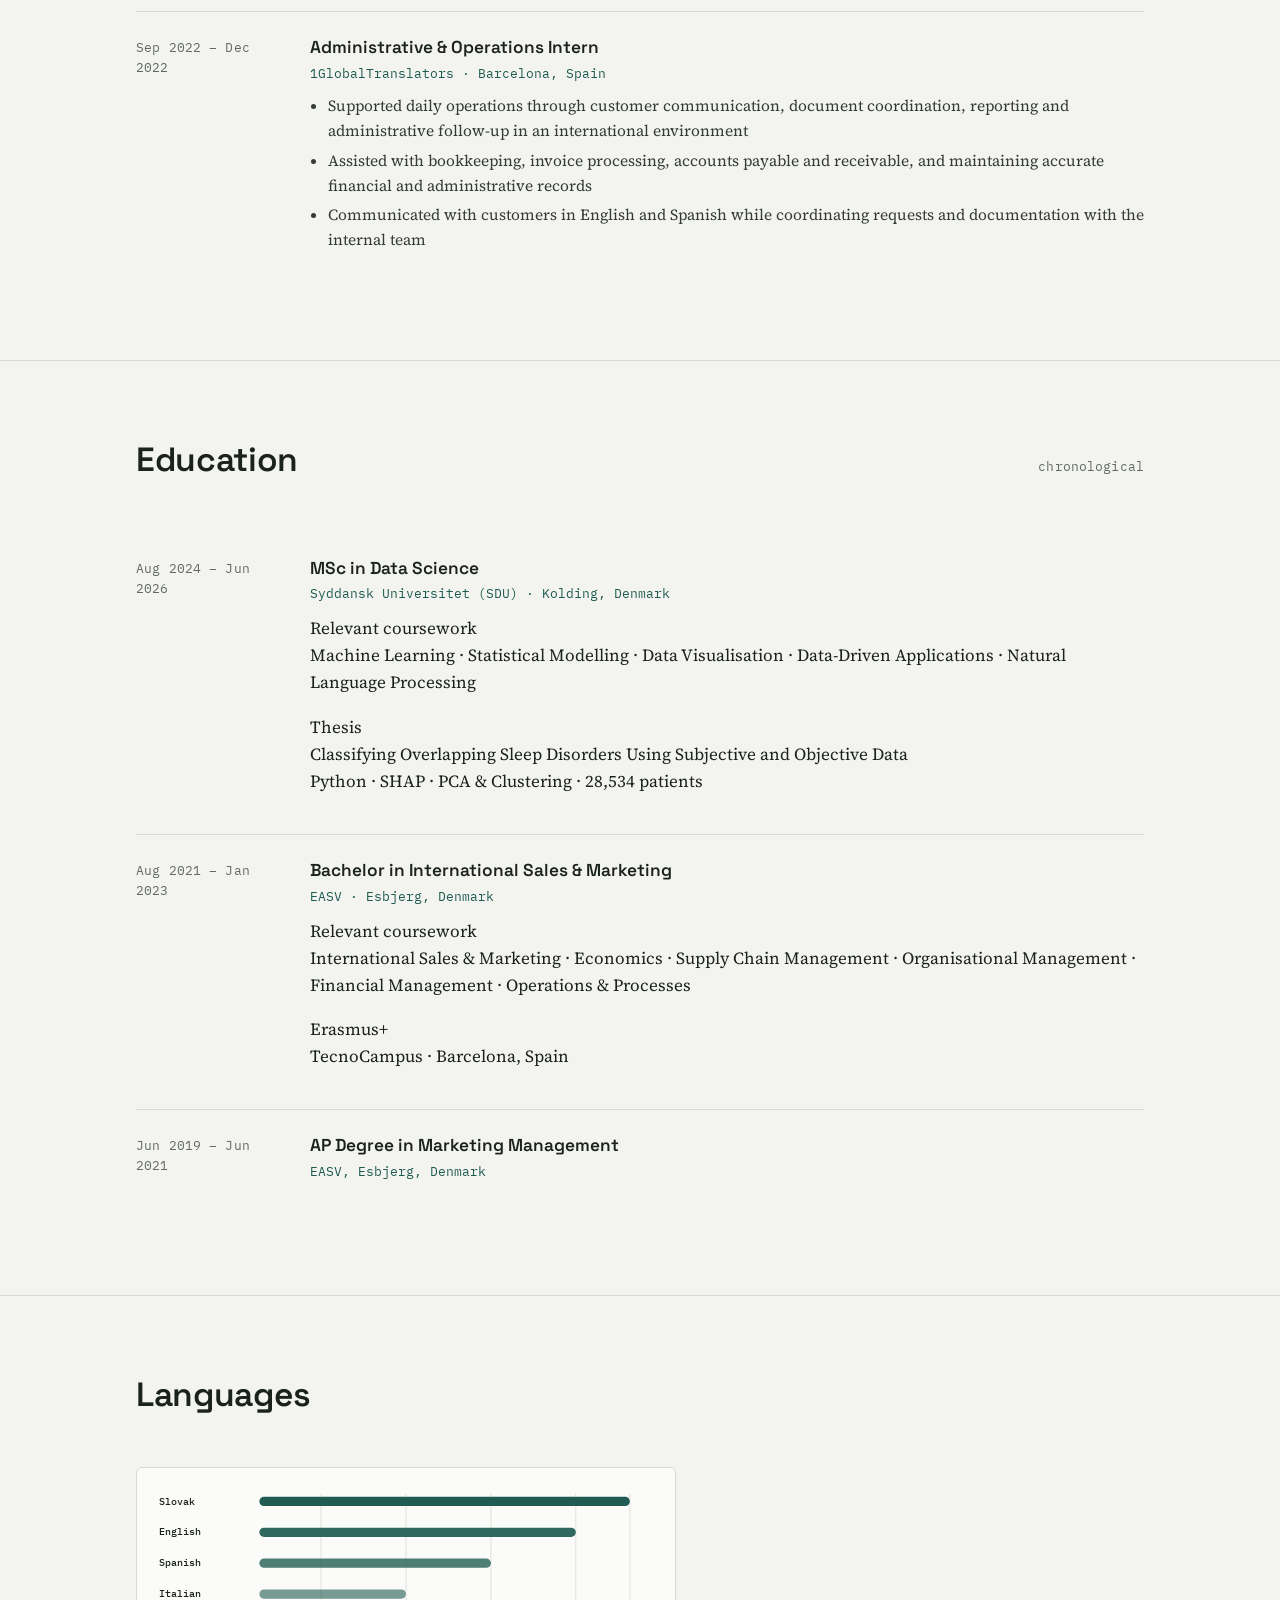
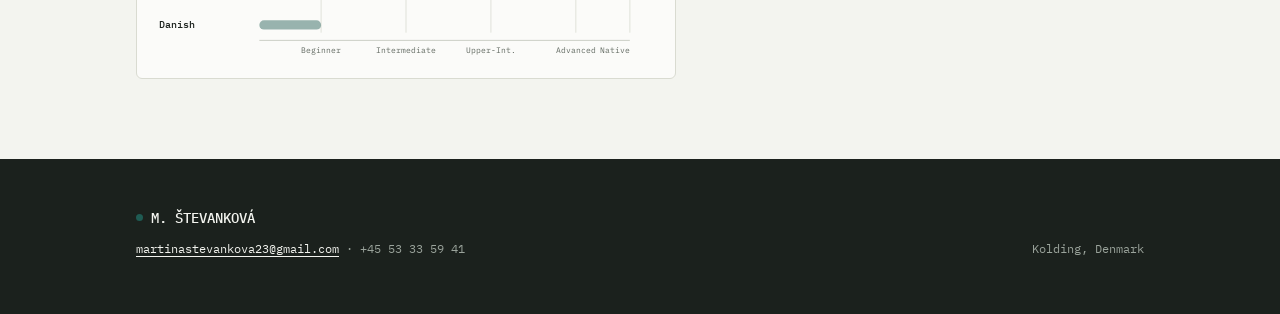
==== commit caba9374: "Update index.html" ====
--- a/index.html
+++ b/index.html
@@ -35,9 +35,9 @@
       <p class="thesis">I am curious about what hides behind the numbers. Sometimes finding out means training a machine-learning model, sometimes it means building a dashboard. From medical data to business operations, the goal is the same: understand what is actually going on.</p>
     </div>
     <div class="schema mono" aria-label="Profile summary">
+      <div class="schema-head">Profile</div>
       <div class="row"><span class="key">based_in</span><span class="val">Kolding, Denmark</span></div>
       <div class="row"><span class="key">education</span><span class="val">MSc Data Science, SDU</span></div>
-      <div class="row"><span class="key">core_stack</span><span class="val">Python · Power BI · SQL · R</span></div>
       <div class="row"><span class="key">focus</span><span class="val">BI reporting · ML · statistical modeling</span></div>
       <div class="row"><span class="key">status</span><span class="val status">Open to opportunities</span></div>
     </div>
@@ -195,12 +195,13 @@
       <div class="tl-item">
         <div class="tl-date mono">Jan 2025 – Jun 2026</div>
         <div>
-          <div class="tl-role">Student Assistant — Digital Operations &amp; Data Reporting</div>
-          <div class="tl-org">Siemens Energy, Vejle, Denmark</div>
+          <div class="tl-role">Digital Operations &amp; Data Reporting</div>
+          <div class="tl-subrole">Student Assistant</div>
+          <div class="tl-org">Siemens Energy · Vejle, Denmark</div>
           <ul>
-            <li>Managed device tracking and inventory datasets, ensuring consistent data across projects</li>
-            <li>Built Power BI dashboards for global performance monitoring, and PowerApps solutions for internal workflows</li>
-            <li>Improved reporting workflows, reducing data inconsistencies across teams; supported data validation and cybersecurity-related processes</li>
+            <li>Managed and maintained operational datasets used across ongoing projects, improving data consistency and supporting more reliable reporting</li>
+            <li>Developed Power BI dashboards that brought together device, project and location data, giving teams a clearer overview of hardware allocation, utilisation and availability</li>
+            <li>Improved reporting and data-management workflows, supported Power Apps solutions, and worked with colleagues across teams to translate business needs into practical reporting improvements</li>
           </ul>
         </div>
       </div>
@@ -209,10 +210,11 @@
         <div class="tl-date mono">Sep 2022 – Dec 2022</div>
         <div>
           <div class="tl-role">Administrative &amp; Operations Intern</div>
-          <div class="tl-org">1Globaltranslators, Barcelona, Spain</div>
+          <div class="tl-org">1GlobalTranslators · Barcelona, Spain</div>
           <ul>
-            <li>Supported operations through coordination, reporting, and client communication</li>
-            <li>Assisted with documentation and financial records</li>
+            <li>Supported daily operations through customer communication, document coordination, reporting and administrative follow-up in an international environment</li>
+            <li>Assisted with bookkeeping, invoice processing, accounts payable and receivable, and maintaining accurate financial and administrative records</li>
+            <li>Communicated with customers in English and Spanish while coordinating requests and documentation with the internal team</li>
           </ul>
         </div>
       </div>
@@ -232,7 +234,13 @@
         <div class="tl-date mono">Aug 2024 – Jun 2026</div>
         <div>
           <div class="tl-role">MSc in Data Science</div>
-          <div class="tl-org">Syddansk Universitet (SDU), Kolding, Denmark</div>
+          <div class="tl-org">Syddansk Universitet (SDU) · Kolding, Denmark</div>
+
+          <div class="tl-sub-label">Relevant coursework</div>
+          <p class="tl-sub-content">Machine Learning · Statistical Modelling · Data Visualisation · Data-Driven Applications · Natural Language Processing</p>
+
+          <div class="tl-sub-label">Thesis</div>
+          <p class="tl-sub-content">Classifying Overlapping Sleep Disorders Using Subjective and Objective Data<br>Python · SHAP · PCA &amp; Clustering · 28,534 patients</p>
         </div>
       </div>
 
@@ -240,7 +248,13 @@
         <div class="tl-date mono">Aug 2021 – Jan 2023</div>
         <div>
           <div class="tl-role">Bachelor in International Sales &amp; Marketing</div>
-          <div class="tl-org">EASV, Esbjerg, Denmark — incl. Erasmus+ at TecnoCampus, Barcelona</div>
+          <div class="tl-org">EASV · Esbjerg, Denmark</div>
+
+          <div class="tl-sub-label">Relevant coursework</div>
+          <p class="tl-sub-content">International Sales &amp; Marketing · Economics · Supply Chain Management · Organisational Management · Financial Management · Operations &amp; Processes</p>
+
+          <div class="tl-sub-label">Erasmus+</div>
+          <p class="tl-sub-content">TecnoCampus · Barcelona, Spain</p>
         </div>
       </div>
 
@@ -261,7 +275,7 @@
       <h2>Languages</h2>
     </div>
     <div class="lang-chart">
-      <svg viewBox="0 0 640 235" role="img" aria-label="Language proficiency chart: Slovak native, English fluent, Spanish upper-intermediate, Italian intermediate, Danish beginner">
+      <svg viewBox="0 0 640 235" role="img" aria-label="Language proficiency chart: Slovak native, English advanced, Spanish upper-intermediate, Italian intermediate, Danish beginner">
         <title>Language proficiency levels</title>
         <line class="lc-grid" x1="210" y1="10" x2="210" y2="190"/>
         <line class="lc-grid" x1="320" y1="10" x2="320" y2="190"/>
@@ -269,20 +283,20 @@
         <line class="lc-grid" x1="540" y1="10" x2="540" y2="190"/>
         <line class="lc-grid" x1="610" y1="10" x2="610" y2="190"/>
 
-        <text class="lc-label" x="0" y="24">Danish</text>
-        <rect class="lc-bar lvl-1" x="130" y="14" width="80" height="12" rx="6"/>
-
-        <text class="lc-label" x="0" y="64">Italian</text>
-        <rect class="lc-bar lvl-2" x="130" y="54" width="190" height="12" rx="6"/>
+        <text class="lc-label" x="0" y="24">Slovak</text>
+        <rect class="lc-bar full" x="130" y="14" width="480" height="12" rx="6"/>
+
+        <text class="lc-label" x="0" y="64">English</text>
+        <rect class="lc-bar lvl-4" x="130" y="54" width="410" height="12" rx="6"/>
 
         <text class="lc-label" x="0" y="104">Spanish</text>
         <rect class="lc-bar lvl-3" x="130" y="94" width="300" height="12" rx="6"/>
 
-        <text class="lc-label" x="0" y="144">English</text>
-        <rect class="lc-bar lvl-4" x="130" y="134" width="410" height="12" rx="6"/>
-
-        <text class="lc-label" x="0" y="184">Slovak</text>
-        <rect class="lc-bar full" x="130" y="174" width="480" height="12" rx="6"/>
+        <text class="lc-label" x="0" y="144">Italian</text>
+        <rect class="lc-bar lvl-2" x="130" y="134" width="190" height="12" rx="6"/>
+
+        <text class="lc-label" x="0" y="184">Danish</text>
+        <rect class="lc-bar lvl-1" x="130" y="174" width="80" height="12" rx="6"/>
 
         <line class="lc-axis" x1="130" y1="200" x2="610" y2="200"/>
         <text class="lc-tick" x="210" y="217" text-anchor="middle">Beginner</text>
--- a/css/style.css
+++ b/css/style.css
@@ -165,7 +165,8 @@
 }
 
 .hero h1 {
-  font-size: clamp(2.4rem, 5.4vw, 4rem);
+  font-size: clamp(2rem, 3.6vw, 3.1rem);
+  white-space: nowrap;
   margin-bottom: 0.2em;
 }
 
@@ -179,7 +180,7 @@
 .hero .thesis {
   font-size: 1.2rem;
   color: var(--ink-soft);
-  max-width: 46ch;
+  max-width: none;
 }
 
 /* schema block */
@@ -248,33 +249,41 @@
   border-bottom: 1px solid var(--line);
 }
 
-.skill-rows {
-  display: flex;
-  flex-direction: column;
-}
-
-.skill-row {
-  display: flex;
-  gap: 20px;
-  padding: 10px 0;
-  border-top: 1px dashed var(--line);
-  font-family: var(--font-mono);
-  font-size: 13px;
-}
-
-.skill-row:first-child {
-  border-top: none;
-}
-
-.skill-row-label {
-  min-width: 220px;
-  flex-shrink: 0;
-  font-weight: 500;
-  color: var(--ink);
-}
-
-.skill-row-items {
-  color: var(--ink-soft);
+.skills-card {
+  border: 1px solid var(--line);
+  border-radius: 6px;
+  overflow: hidden;
+  background: var(--paper-raised);
+}
+
+.skills-card-head {
+  font-family: var(--font-display);
+  font-weight: 600;
+  font-size: clamp(1.6rem, 3vw, 2.1rem);
+  color: var(--ink);
+  letter-spacing: -0.01em;
+  padding: 22px 22px 10px;
+}
+
+.skills-list {
+  padding: 18px 22px 20px;
+}
+
+.skills-list p {
+  font-family: var(--font-mono);
+  font-size: 13px;
+  color: var(--ink-soft);
+  line-height: 1.8;
+  margin: 0 0 6px;
+}
+
+.skills-list p:last-child {
+  margin-bottom: 0;
+}
+
+.skills-list strong {
+  color: var(--ink);
+  font-weight: 600;
 }
 
 .tag {
@@ -483,13 +492,13 @@
   background: var(--paper-raised);
   border: 1px solid var(--line);
   border-radius: 6px;
-  padding: 20px 24px 10px;
-  max-width: 640px;
+  padding: 18px 22px 10px;
+  max-width: 540px;
 }
 
 .lang-chart svg {
   width: 100%;
-  max-width: 560px;
+  max-width: 500px;
   height: auto;
   display: block;
 }
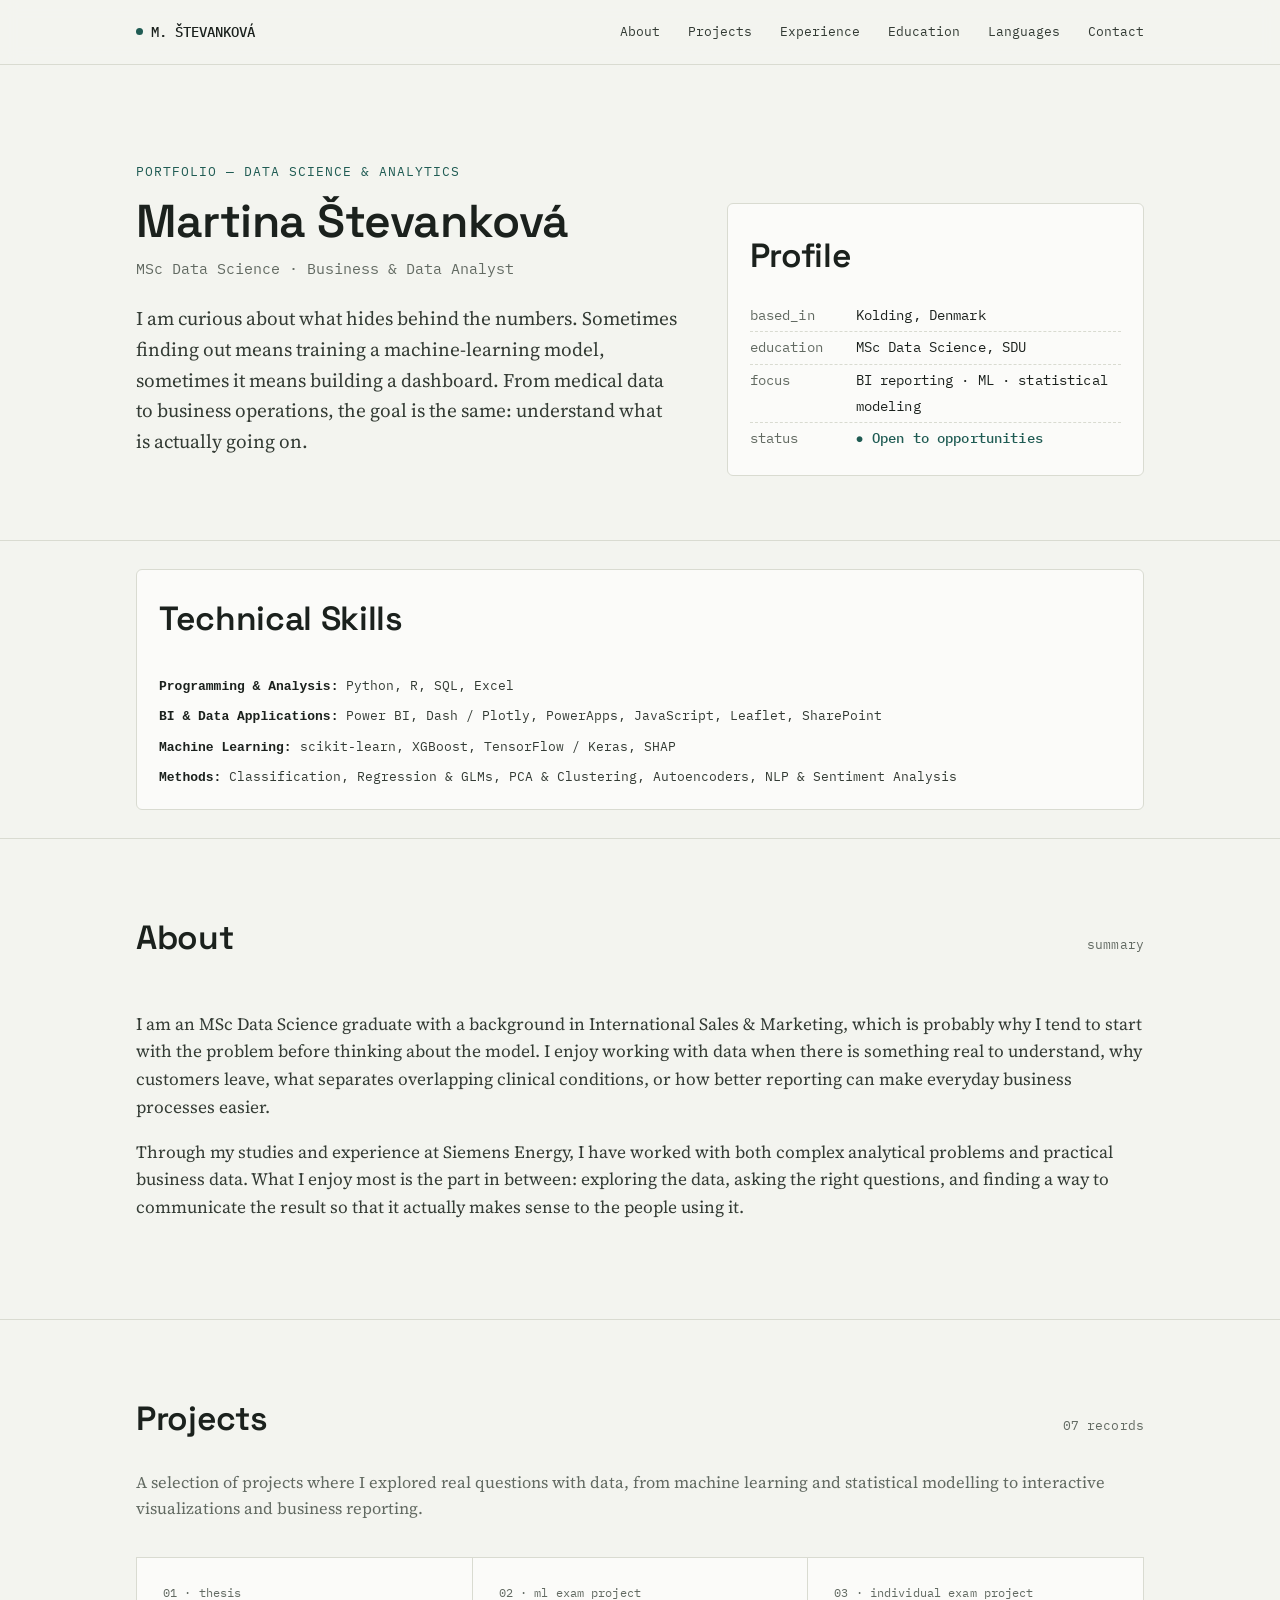
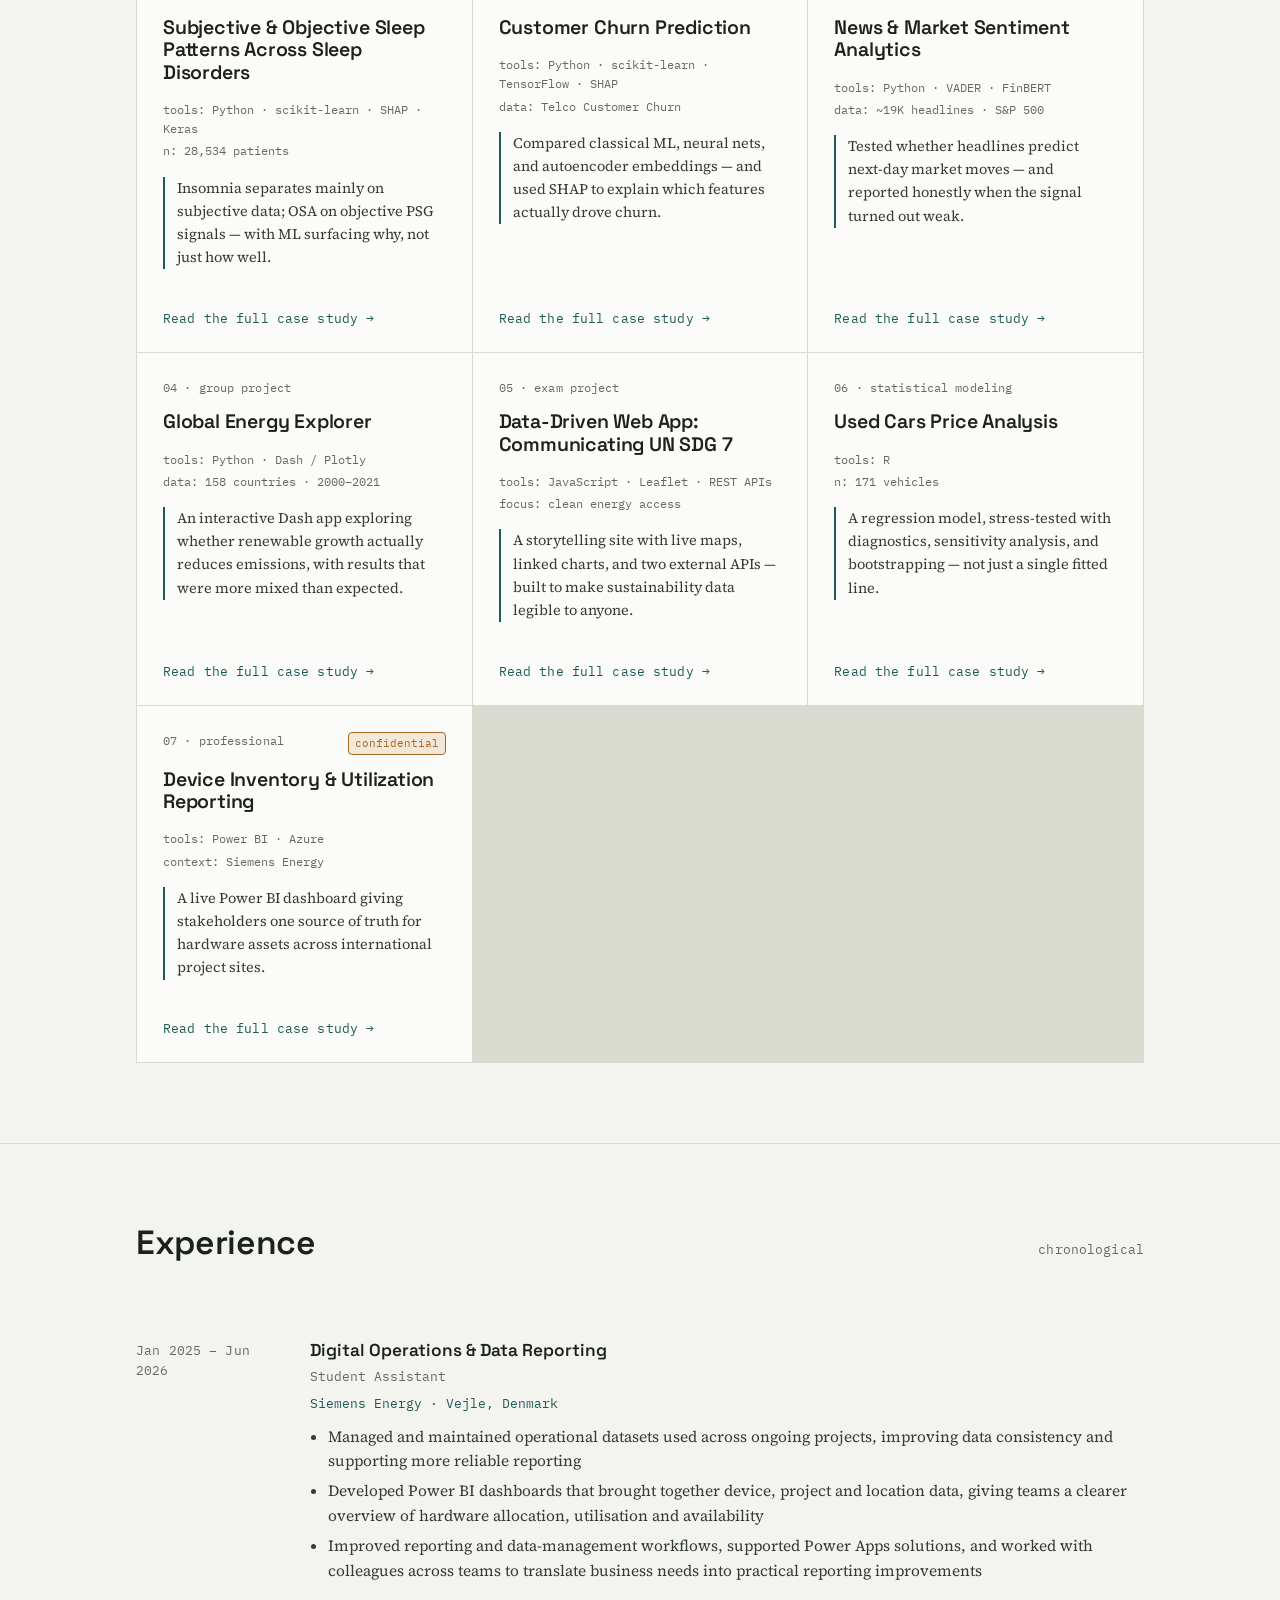
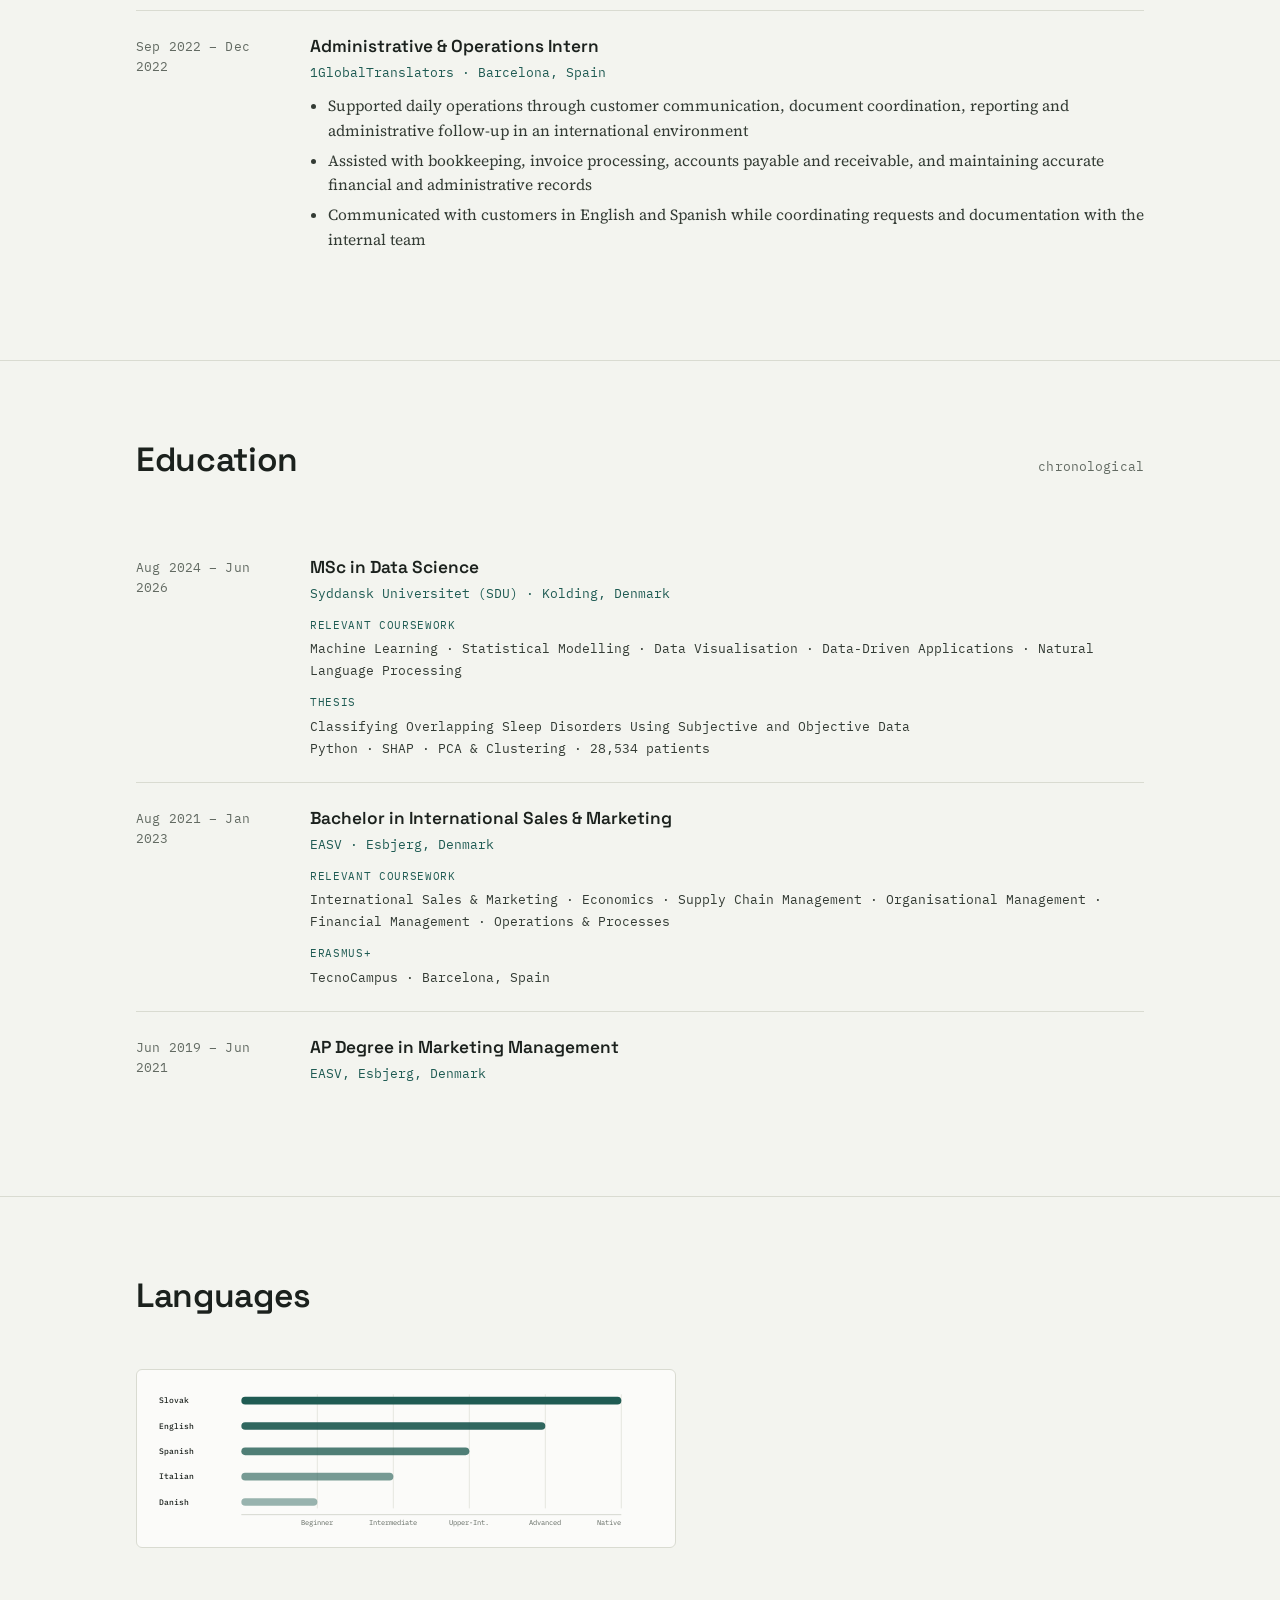
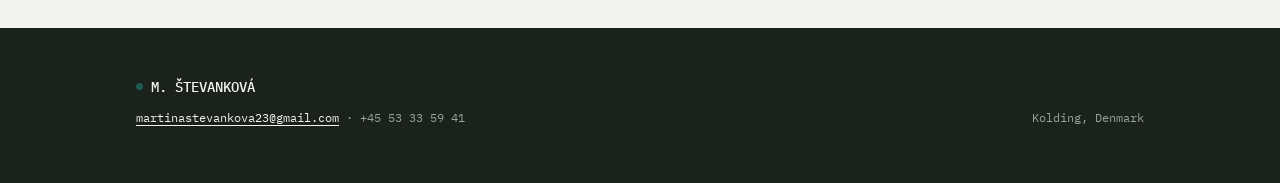
==== commit a10c80af: "Update index.html" ====
--- a/index.html
+++ b/index.html
@@ -275,35 +275,35 @@
       <h2>Languages</h2>
     </div>
     <div class="lang-chart">
-      <svg viewBox="0 0 640 235" role="img" aria-label="Language proficiency chart: Slovak native, English advanced, Spanish upper-intermediate, Italian intermediate, Danish beginner">
+      <svg viewBox="0 0 780 235" role="img" aria-label="Language proficiency chart: Slovak native, English advanced, Spanish upper-intermediate, Italian intermediate, Danish beginner">
         <title>Language proficiency levels</title>
-        <line class="lc-grid" x1="210" y1="10" x2="210" y2="190"/>
-        <line class="lc-grid" x1="320" y1="10" x2="320" y2="190"/>
-        <line class="lc-grid" x1="430" y1="10" x2="430" y2="190"/>
-        <line class="lc-grid" x1="540" y1="10" x2="540" y2="190"/>
+        <line class="lc-grid" x1="250" y1="10" x2="250" y2="190"/>
+        <line class="lc-grid" x1="370" y1="10" x2="370" y2="190"/>
+        <line class="lc-grid" x1="490" y1="10" x2="490" y2="190"/>
         <line class="lc-grid" x1="610" y1="10" x2="610" y2="190"/>
+        <line class="lc-grid" x1="730" y1="10" x2="730" y2="190"/>
 
         <text class="lc-label" x="0" y="24">Slovak</text>
-        <rect class="lc-bar full" x="130" y="14" width="480" height="12" rx="6"/>
+        <rect class="lc-bar full" x="130" y="14" width="600" height="12" rx="6"/>
 
         <text class="lc-label" x="0" y="64">English</text>
-        <rect class="lc-bar lvl-4" x="130" y="54" width="410" height="12" rx="6"/>
+        <rect class="lc-bar lvl-4" x="130" y="54" width="480" height="12" rx="6"/>
 
         <text class="lc-label" x="0" y="104">Spanish</text>
-        <rect class="lc-bar lvl-3" x="130" y="94" width="300" height="12" rx="6"/>
+        <rect class="lc-bar lvl-3" x="130" y="94" width="360" height="12" rx="6"/>
 
         <text class="lc-label" x="0" y="144">Italian</text>
-        <rect class="lc-bar lvl-2" x="130" y="134" width="190" height="12" rx="6"/>
+        <rect class="lc-bar lvl-2" x="130" y="134" width="240" height="12" rx="6"/>
 
         <text class="lc-label" x="0" y="184">Danish</text>
-        <rect class="lc-bar lvl-1" x="130" y="174" width="80" height="12" rx="6"/>
-
-        <line class="lc-axis" x1="130" y1="200" x2="610" y2="200"/>
-        <text class="lc-tick" x="210" y="217" text-anchor="middle">Beginner</text>
-        <text class="lc-tick" x="320" y="217" text-anchor="middle">Intermediate</text>
-        <text class="lc-tick" x="430" y="217" text-anchor="middle">Upper-Int.</text>
-        <text class="lc-tick" x="540" y="217" text-anchor="middle">Advanced</text>
-        <text class="lc-tick" x="610" y="217" text-anchor="end">Native</text>
+        <rect class="lc-bar lvl-1" x="130" y="174" width="120" height="12" rx="6"/>
+
+        <line class="lc-axis" x1="130" y1="200" x2="730" y2="200"/>
+        <text class="lc-tick" x="250" y="217" text-anchor="middle">Beginner</text>
+        <text class="lc-tick" x="370" y="217" text-anchor="middle">Intermediate</text>
+        <text class="lc-tick" x="490" y="217" text-anchor="middle">Upper-Int.</text>
+        <text class="lc-tick" x="610" y="217" text-anchor="middle">Advanced</text>
+        <text class="lc-tick" x="730" y="217" text-anchor="end">Native</text>
       </svg>
     </div>
   </div>
--- a/css/style.css
+++ b/css/style.css
@@ -194,6 +194,15 @@
   line-height: 1.9;
 }
 
+.schema-head {
+  font-family: var(--font-display);
+  font-weight: 600;
+  font-size: clamp(1.6rem, 3vw, 2.1rem);
+  color: var(--ink);
+  letter-spacing: -0.01em;
+  margin-bottom: 12px;
+}
+
 .schema .row {
   display: flex;
   gap: 14px;
@@ -447,11 +456,35 @@
   margin-bottom: 2px;
 }
 
+.tl-subrole {
+  font-family: var(--font-mono);
+  font-size: 13px;
+  color: var(--muted);
+  margin-bottom: 6px;
+}
+
 .tl-org {
   font-family: var(--font-mono);
   font-size: 13px;
   color: var(--petrol);
   margin-bottom: 10px;
+}
+
+.tl-sub-label {
+  font-family: var(--font-mono);
+  font-size: 11px;
+  text-transform: uppercase;
+  letter-spacing: 0.06em;
+  color: var(--petrol);
+  margin: 12px 0 4px;
+}
+
+.tl-sub-content {
+  font-family: var(--font-mono);
+  font-size: 13px;
+  color: var(--ink-soft);
+  line-height: 1.7;
+  margin: 0;
 }
 
 .tl-item ul {
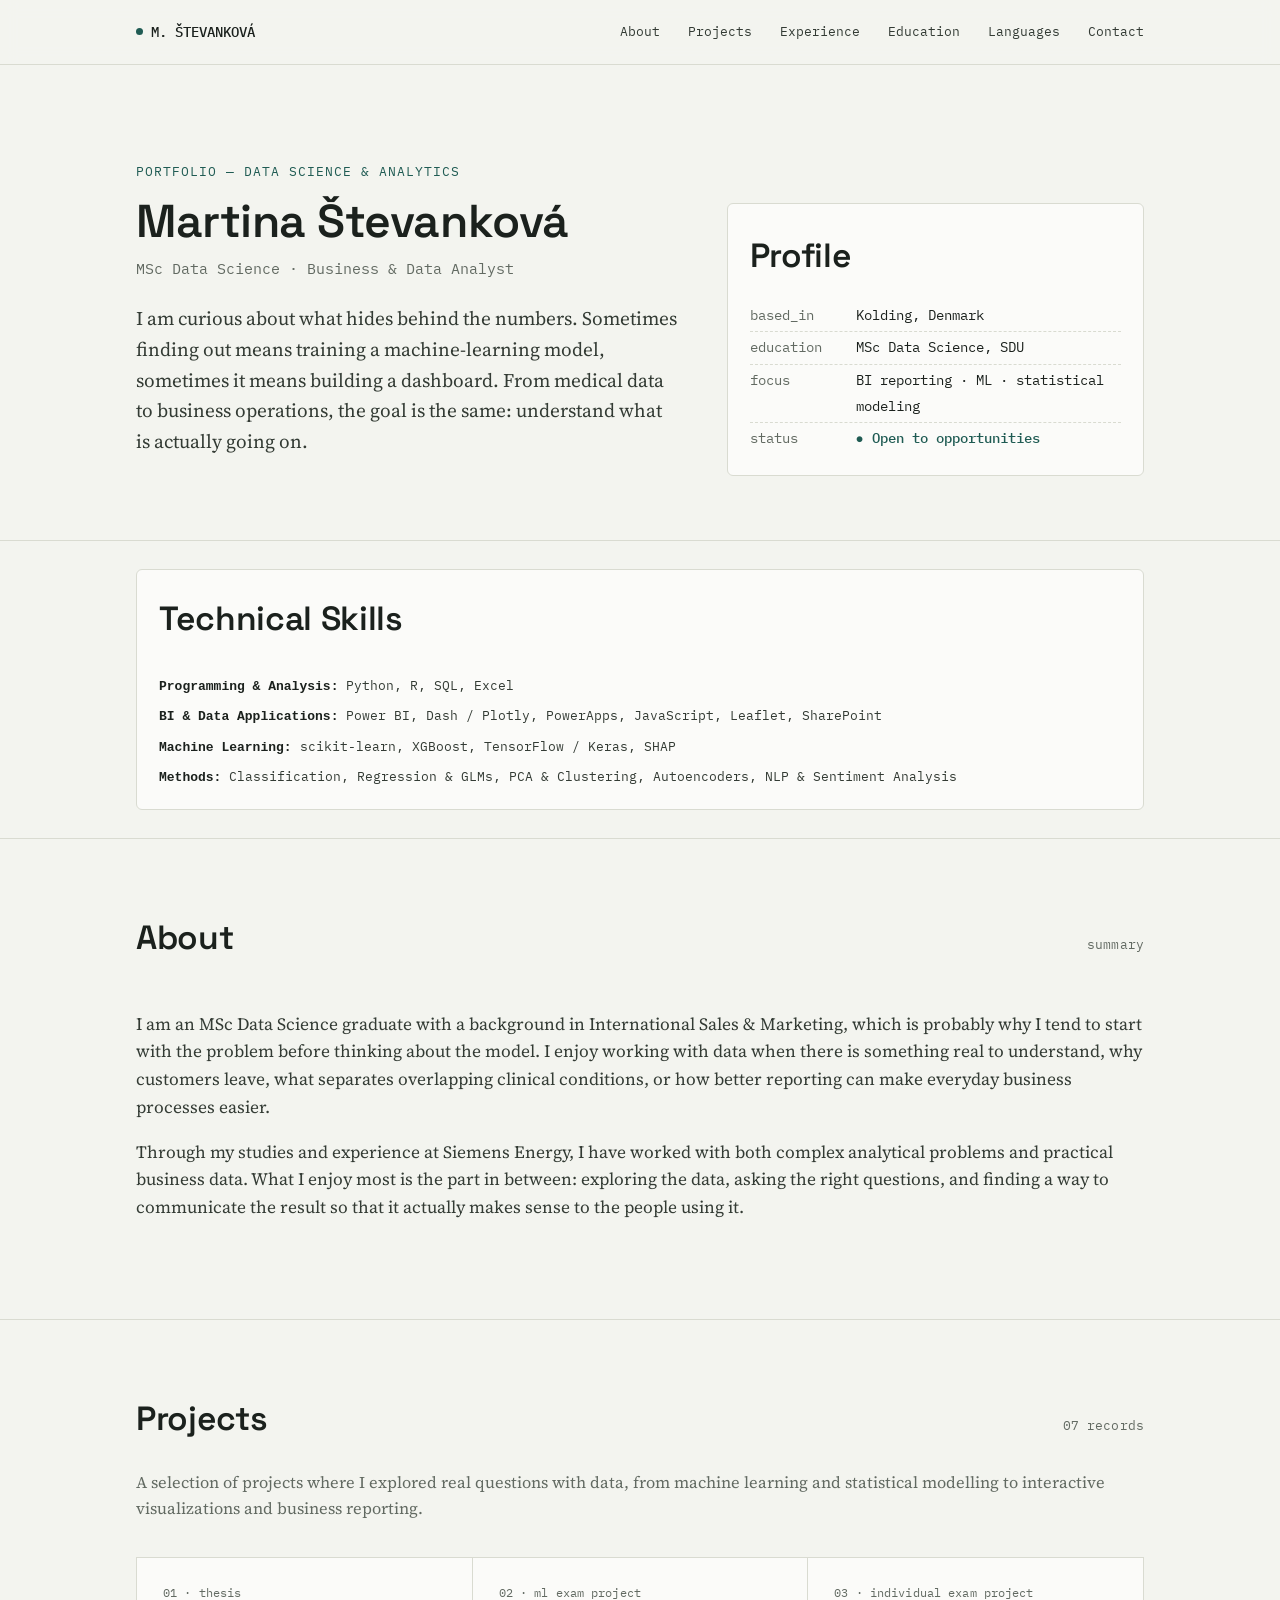
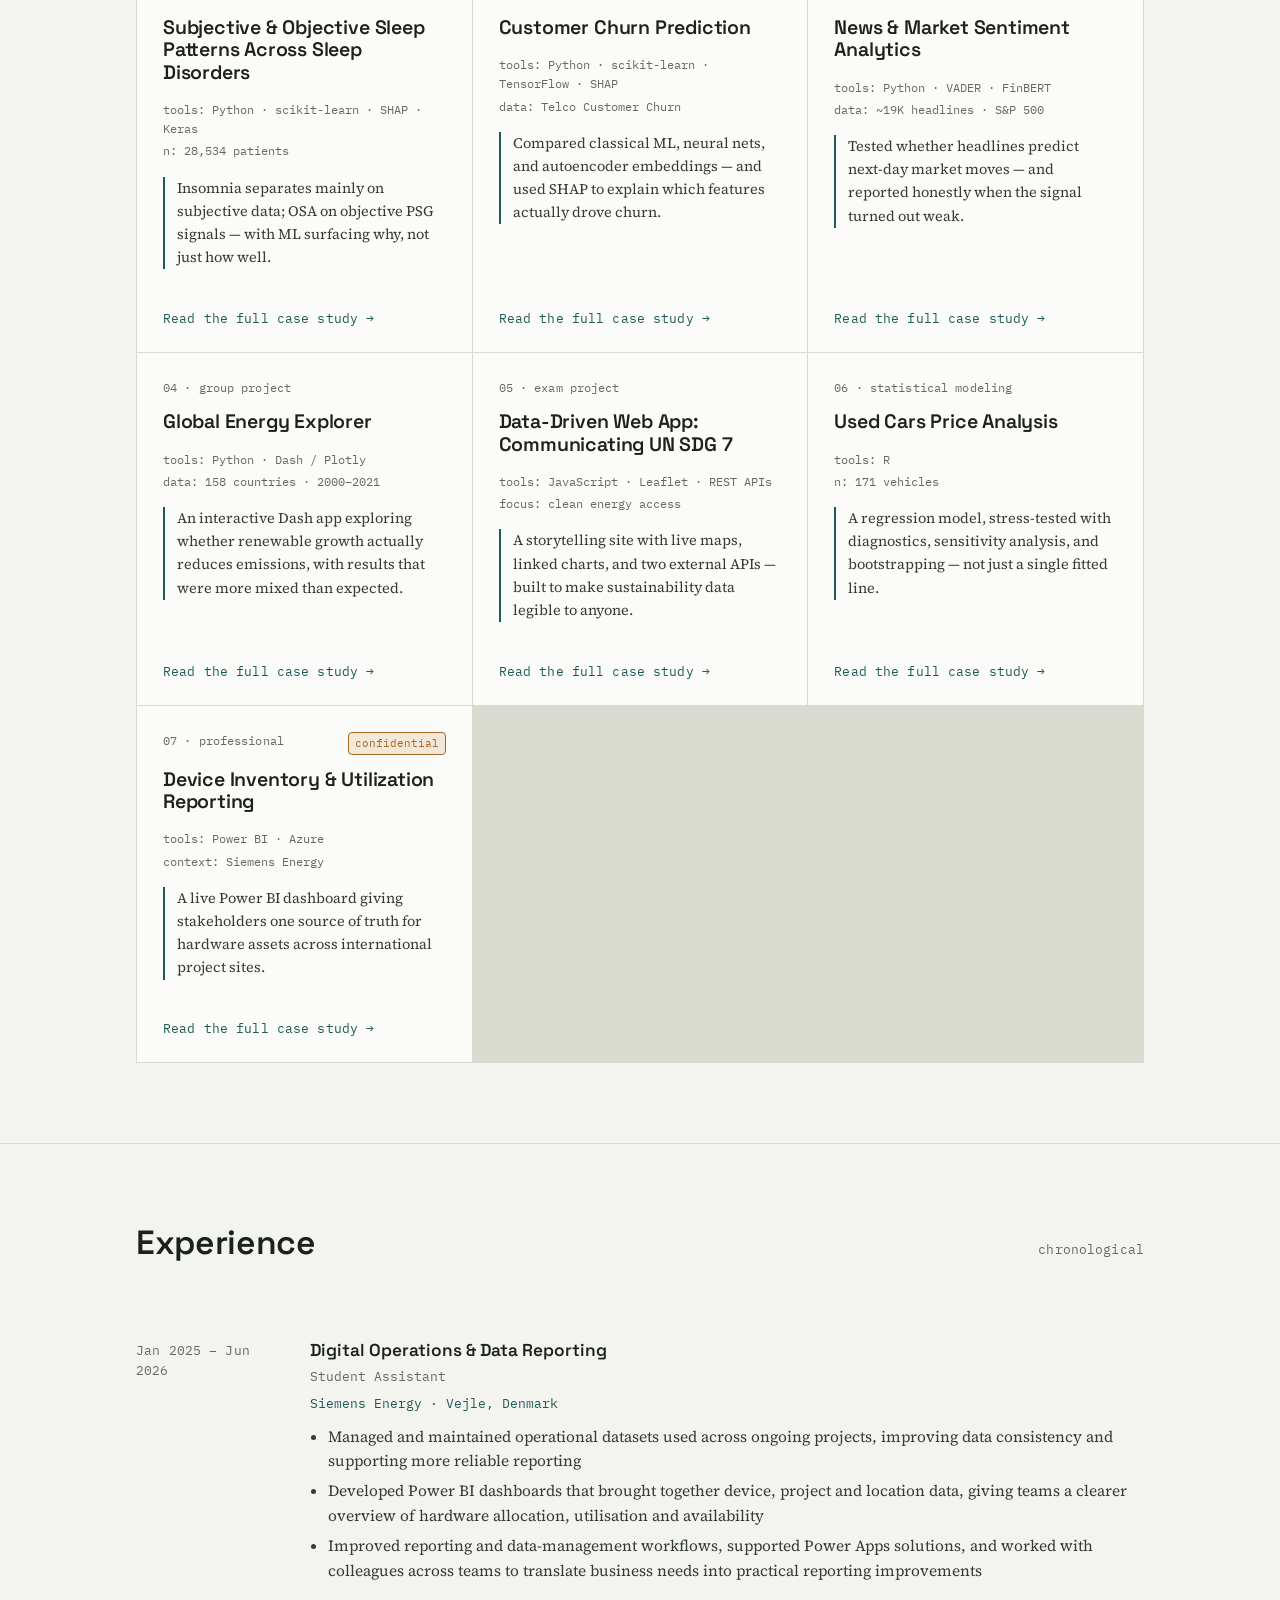
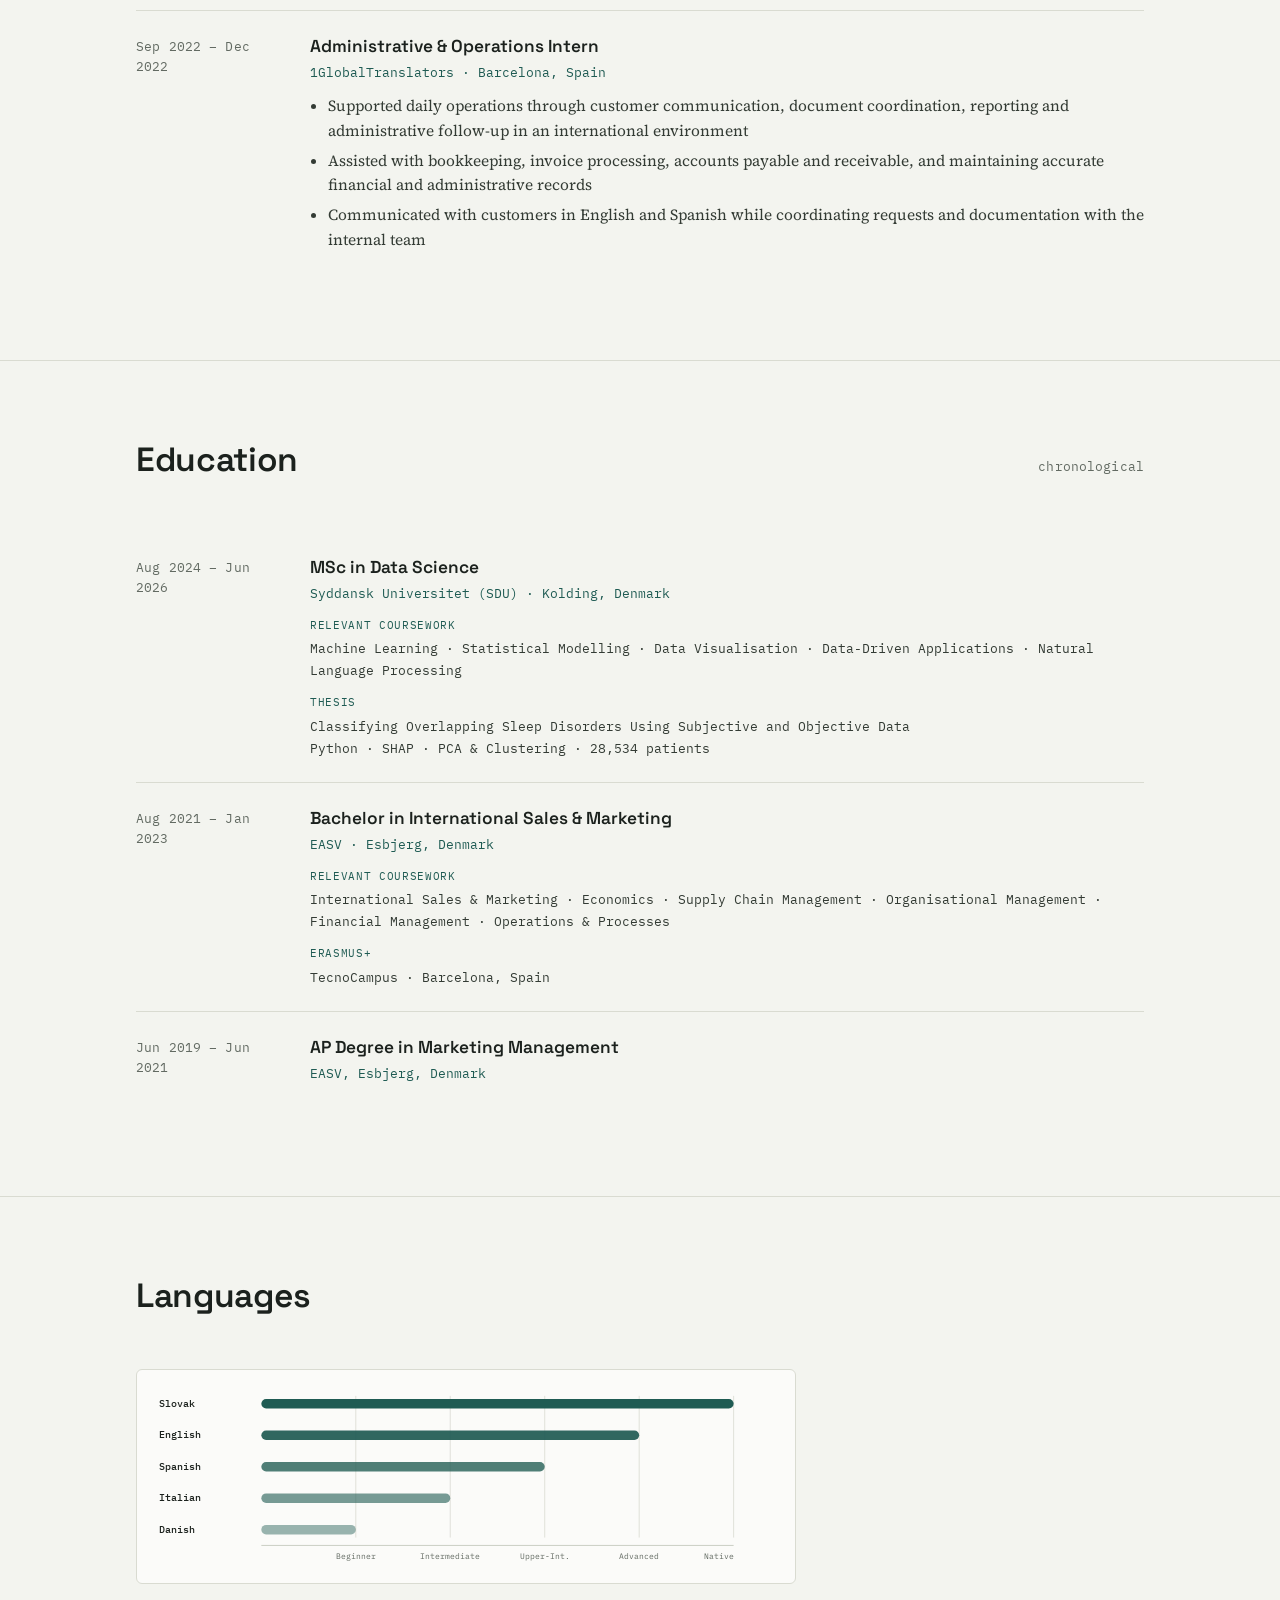
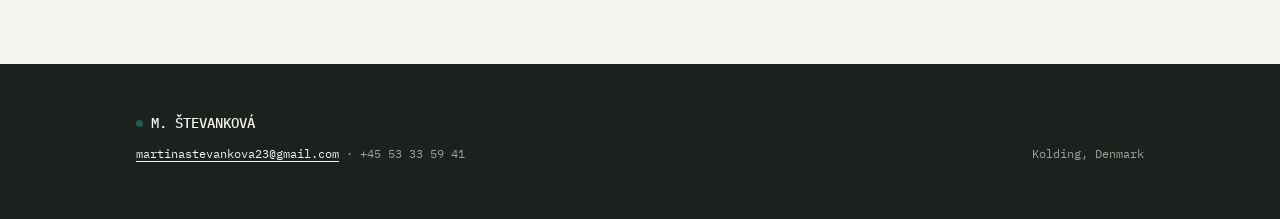
==== commit 1f63641f: "Update index.html" ====
--- a/index.html
+++ b/index.html
@@ -34,7 +34,7 @@
       <div class="role">MSc Data Science · Business &amp; Data Analyst</div>
       <p class="thesis">I am curious about what hides behind the numbers. Sometimes finding out means training a machine-learning model, sometimes it means building a dashboard. From medical data to business operations, the goal is the same: understand what is actually going on.</p>
     </div>
-    <div class="schema mono" aria-label="Profile summary">
+    <div class="schema" aria-label="Profile summary">
       <div class="schema-head">Profile</div>
       <div class="row"><span class="key">based_in</span><span class="val">Kolding, Denmark</span></div>
       <div class="row"><span class="key">education</span><span class="val">MSc Data Science, SDU</span></div>
--- a/css/style.css
+++ b/css/style.css
@@ -526,12 +526,12 @@
   border: 1px solid var(--line);
   border-radius: 6px;
   padding: 18px 22px 10px;
-  max-width: 540px;
+  max-width: 660px;
 }
 
 .lang-chart svg {
   width: 100%;
-  max-width: 500px;
+  max-width: 620px;
   height: auto;
   display: block;
 }
